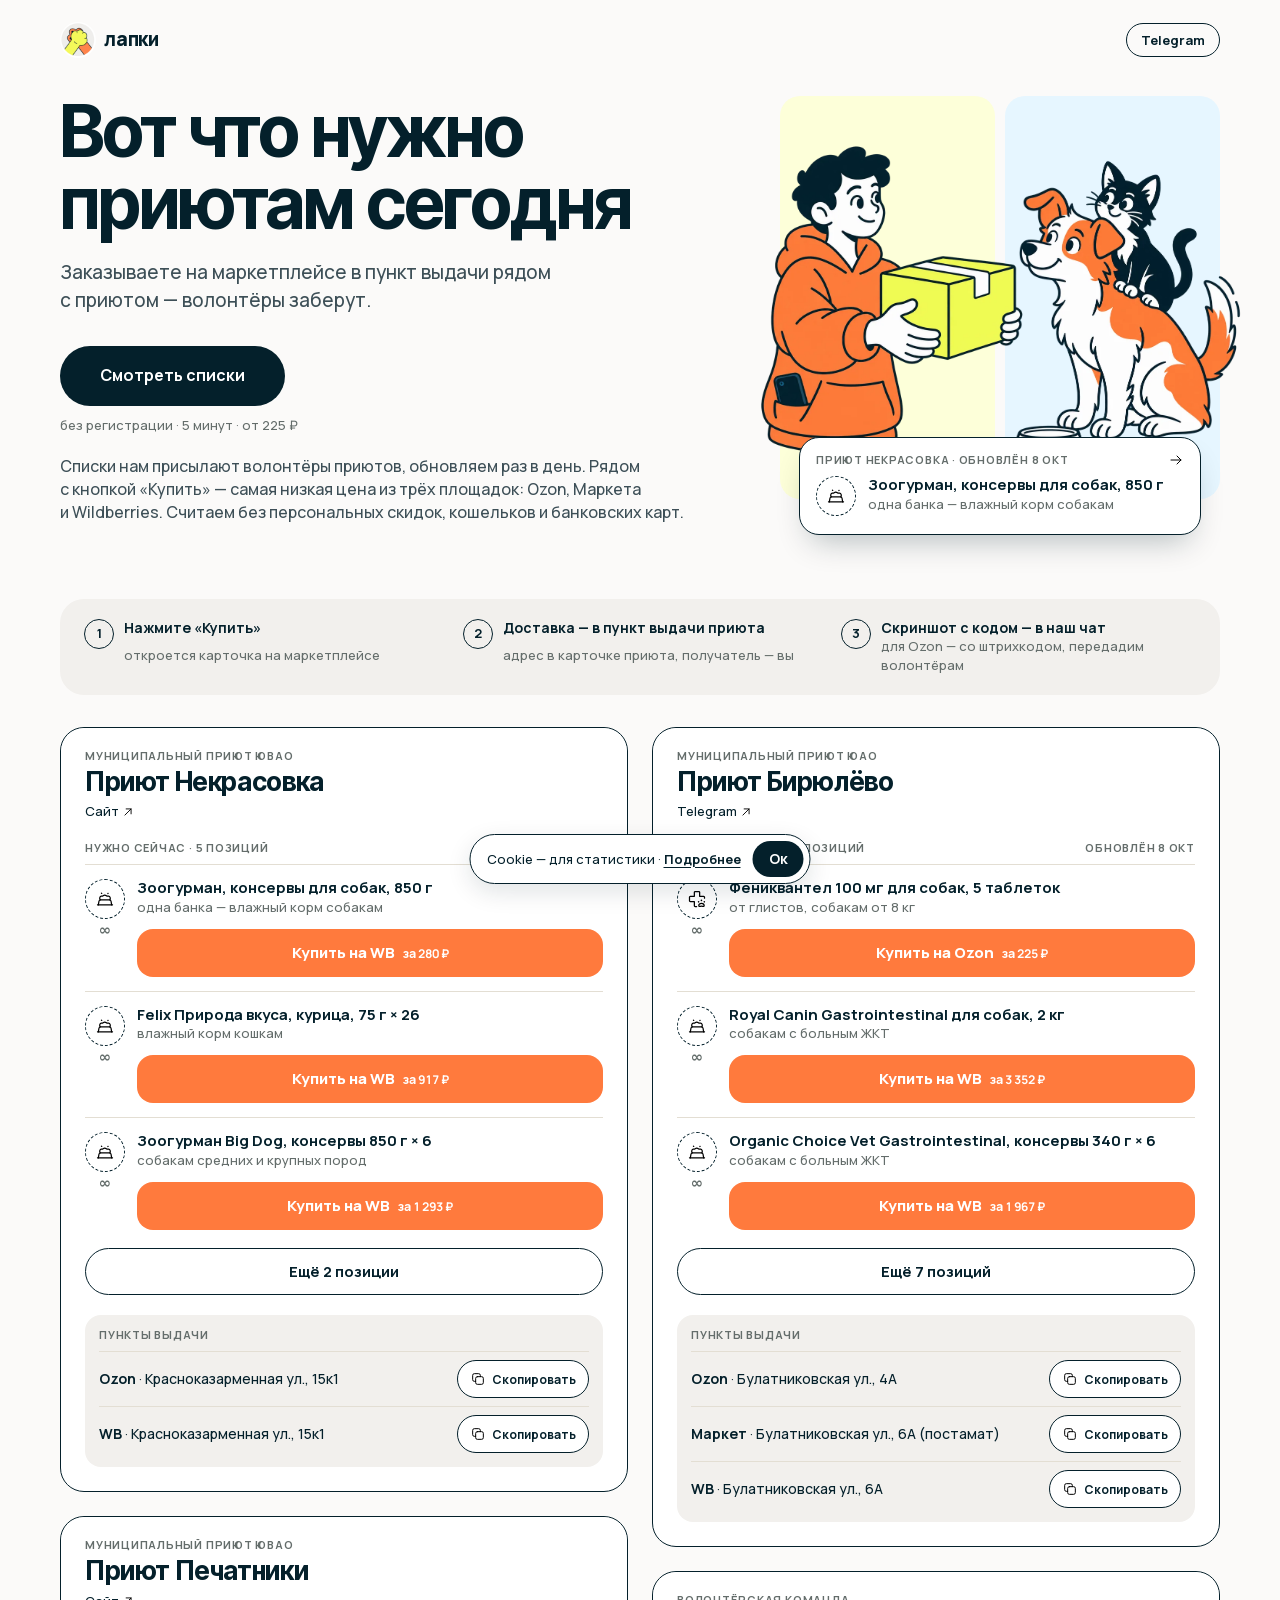
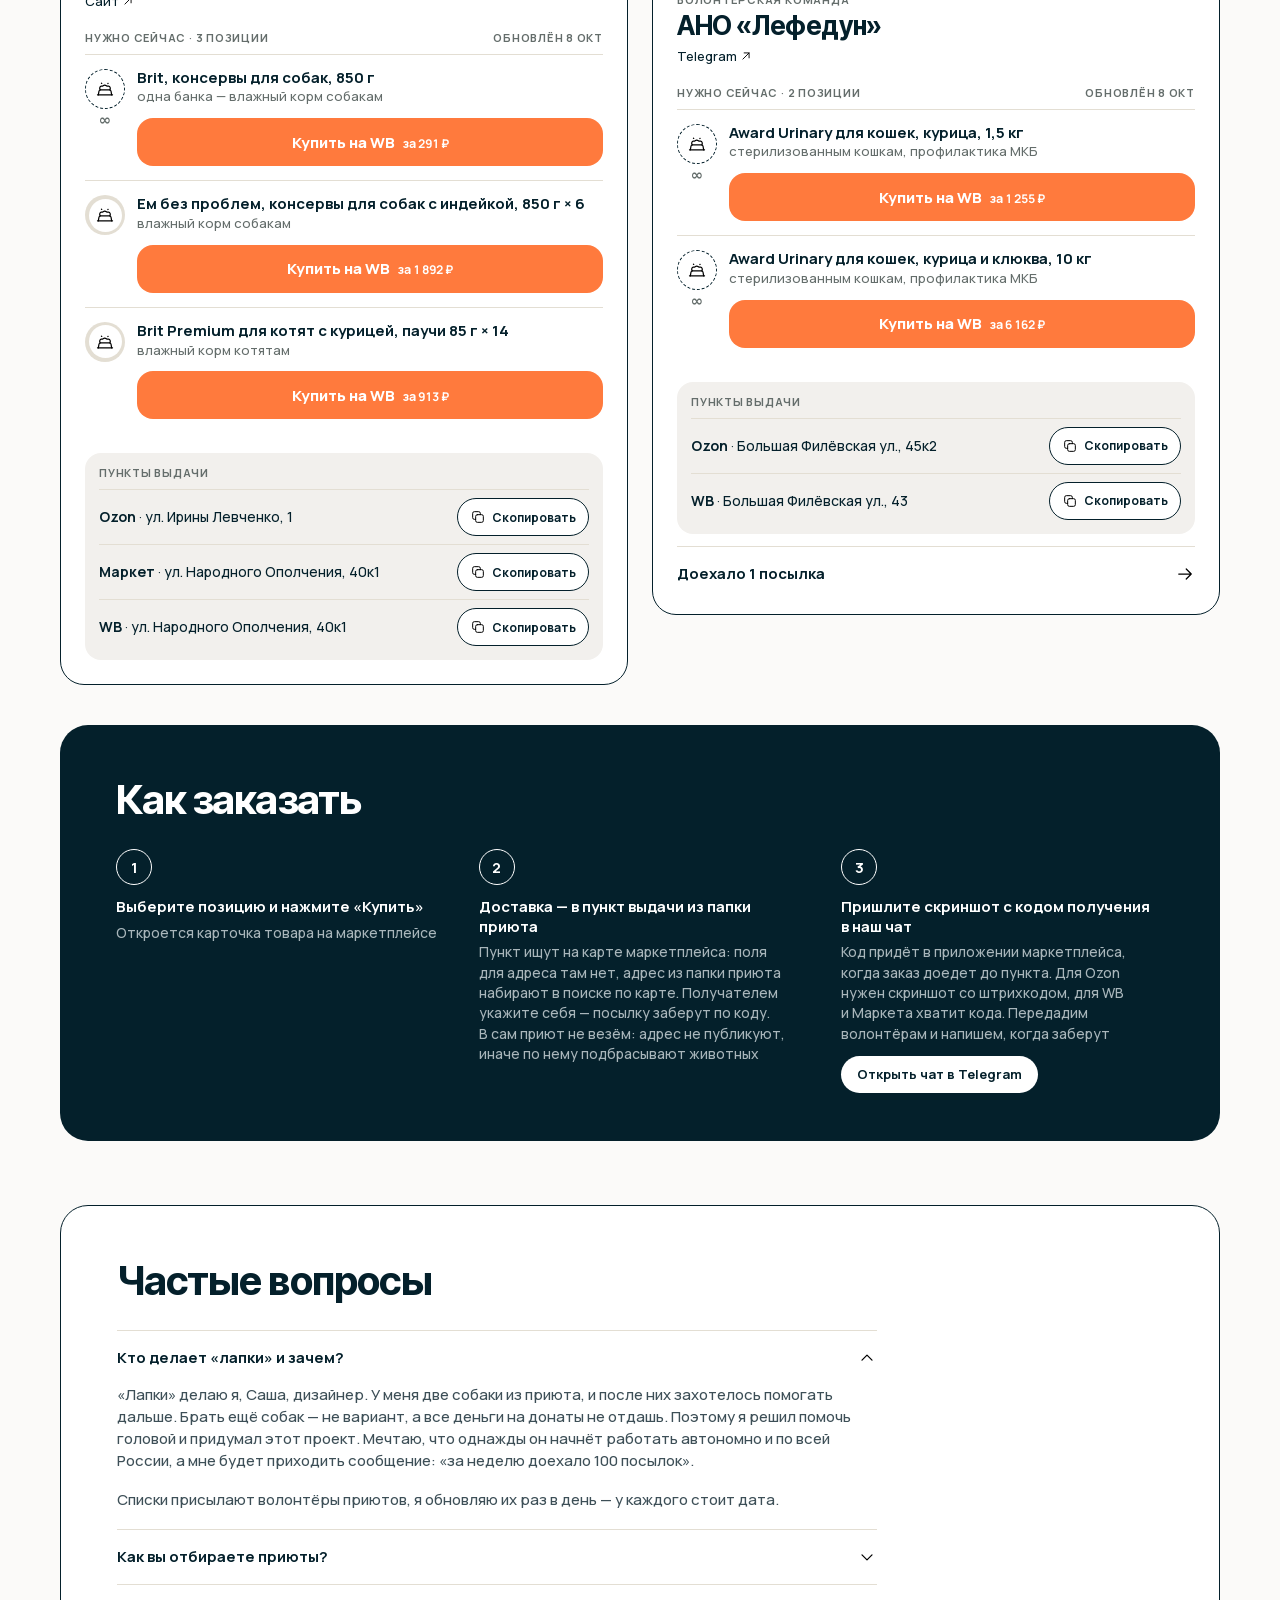
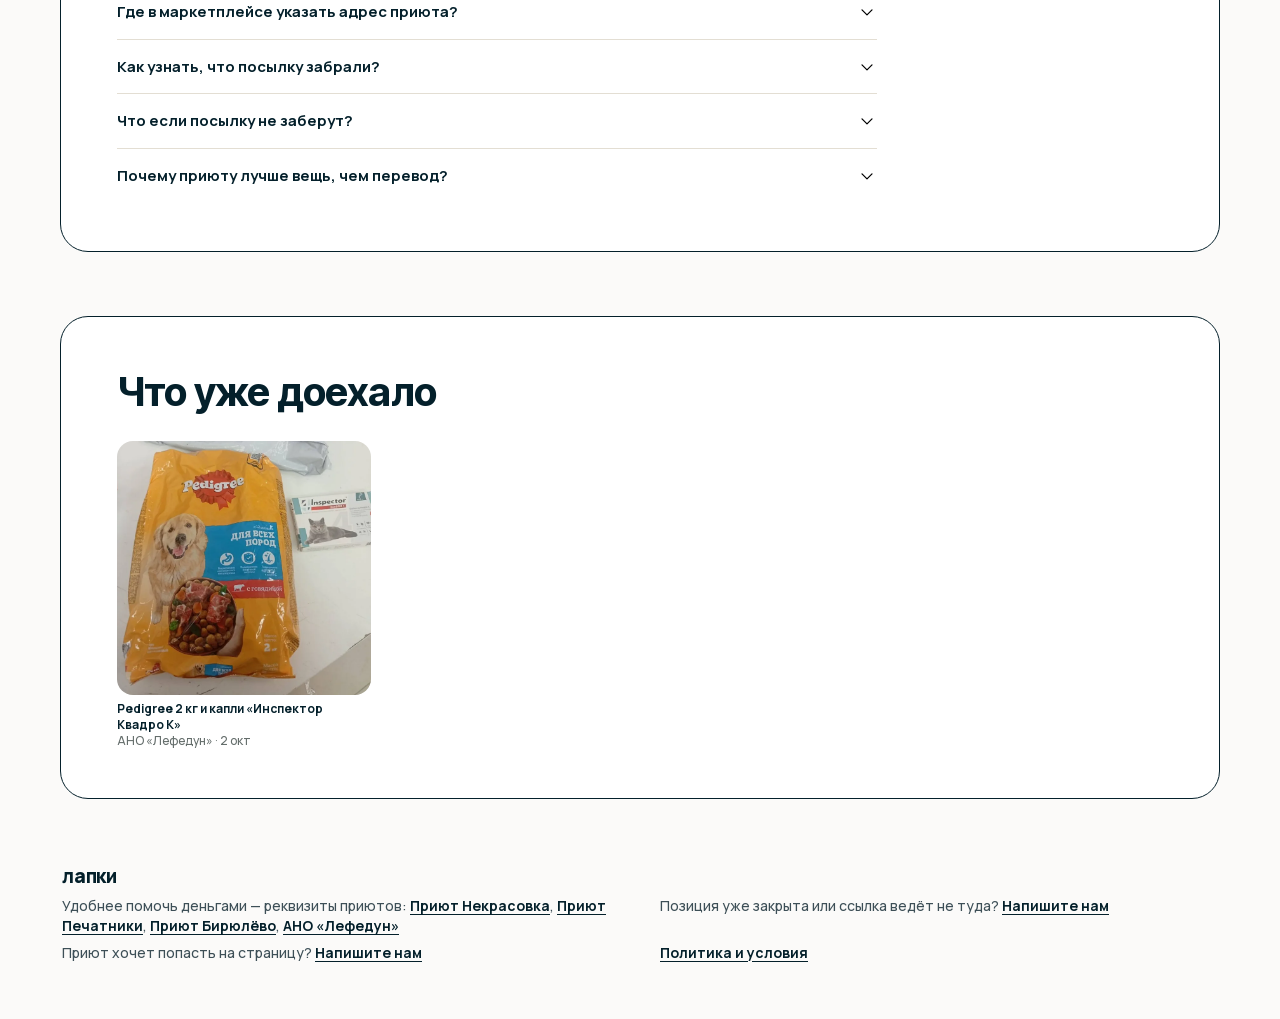
==== index.html @ baa24d5a "Инструкция: присылать скриншот с кодом, для Ozon — со штрихкодом Co-Authored-By: Claude Opus 5.5 <no" ====
<!doctype html>
<html lang="ru">
<head>
  <meta charset="utf-8">
  <meta name="viewport" content="width=device-width,initial-scale=1">
  <title>Лапки — купите приюту то, что нужно</title>
  <meta name="description" content="Актуальные списки нужд приютов Москвы. Заказываете на маркетплейсе в пункт выдачи рядом с приютом, волонтёры забирают.">
  <meta property="og:title" content="Вот что нужно приютам сегодня">
  <meta property="og:description" content="Списки нужд приютов Москвы с кнопкой «Купить» и доставкой в пункт выдачи рядом с приютом.">
  <meta property="og:type" content="website">
  <meta property="og:locale" content="ru_RU">
  <meta property="og:site_name" content="лапки">
  <meta property="og:url" content="https://lapkam.ru/">
  <meta property="og:image" content="https://lapkam.ru/og.png">
  <meta property="og:image:width" content="1200">
  <meta property="og:image:height" content="630">
  <meta property="og:image:alt" content="Вот что нужно приютам сегодня. Иллюстрация: человек протягивает коробку собаке и кошке">
  <meta name="twitter:card" content="summary_large_image">
  <link rel="icon" type="image/png" sizes="256x256" href="favicon.png">
  <link rel="apple-touch-icon" href="favicon.png">
  <link rel="preload" href="assets/ill-person.webp" as="image" type="image/webp">
  <link rel="preload" href="assets/ill-animals.webp" as="image" type="image/webp">
  <link rel="preload" href="assets/fonts/inter-tight-cyrillic.woff2" as="font" type="font/woff2" crossorigin>
  <link rel="preload" href="assets/fonts/manrope-cyrillic.woff2" as="font" type="font/woff2" crossorigin>
  <link rel="stylesheet" href="styles.css">
  <link rel="stylesheet" href="desktop.css" media="(min-width:900px)">
  <script>if('scrollRestoration' in history)history.scrollRestoration='manual';document.documentElement.classList.add('js');setTimeout(function(){if(!window.__lapkiReady)document.documentElement.classList.remove('js')},4000)</script>
</head>
<body>
<a class="skip" href="#lists">Перейти к спискам</a>
<div class="col">
  <header class="top rv" data-rv="hero" data-d="300">
    <a class="brand" href="./"><img src="lapki-mark.png" alt="" width="36" height="36">лапки</a>
    <a class="pill" data-link="channel" href="#" target="_blank" rel="noopener" data-track="channel">Telegram</a>
  </header>

  <main>
    <section class="hero" aria-labelledby="h1">
      <div>
        <h1 id="h1" class="rv" data-rv="hero" data-d="300">Вот что нужно приютам сегодня</h1>
        <p class="lead rv" data-rv="hero" data-d="700">Заказываете на маркетплейсе в пункт выдачи рядом с приютом — волонтёры заберут.</p>
      </div>

      <div class="scene">
        <div class="duo rv rv-photo" data-rv="hero" data-d="0" aria-hidden="true">
          <div class="ill ill-l"><img src="assets/ill-person.webp" alt="" fetchpriority="high" decoding="async" onerror="this.remove()"></div>
          <div class="ill ill-r"><img src="assets/ill-animals.webp" alt="" fetchpriority="high" decoding="async" onerror="this.remove()"></div>
        </div>
        <a class="need need-wait" id="hero-need" href="#" aria-hidden="true" tabindex="-1"></a>
      </div>

      <div class="rv" data-rv="hero" data-d="1300">
        <a class="cta" href="#lists" data-track="cta">Смотреть списки</a>
        <p class="muted under">без регистрации · 5 минут<span id="min-price"></span></p>
        <p class="intro">Списки нам присылают волонтёры приютов, обновляем раз в день. Рядом с кнопкой «Купить» — самая низкая цена из трёх площадок: Ozon, Маркета и Wildberries. Считаем без персональных скидок, кошельков и банковских карт.</p>
      </div>
    </section>

    <ol class="howstrip rv" data-rv="hero" data-d="1500" aria-label="Коротко, как заказать">
      <li><b>Нажмите «Купить»</b><span>откроется карточка на маркетплейсе</span></li>
      <li><b>Доставка — в пункт выдачи приюта</b><span>адрес в карточке приюта, получатель — вы</span></li>
      <li><b>Скриншот с кодом — в наш чат</b><span>для Ozon — со штрихкодом, передадим волонтёрам</span></li>
    </ol>

    <h2 class="sr-only">Кому нужна помощь</h2>
    <section class="folders" id="lists" aria-label="Получатели"></section>

    <section class="page dark rv" data-rv="scroll" aria-labelledby="h-how">
      <h2 id="h-how">Как заказать</h2>
      <ol class="steps">
        <li><b>Выберите позицию и нажмите «Купить»</b><span>Откроется карточка товара на маркетплейсе</span></li>
        <li><b>Доставка — в пункт выдачи из папки приюта</b><span>Пункт ищут на карте маркетплейса: поля для адреса там нет, адрес из папки приюта набирают в поиске по карте. Получателем укажите себя — посылку заберут по коду. В сам приют не везём: адрес не публикуют, иначе по нему подбрасывают животных</span></li>
        <li><b>Пришлите скриншот с кодом получения в наш чат</b><span>Код придёт в приложении маркетплейса, когда заказ доедет до пункта. Для Ozon нужен скриншот со штрихкодом, для WB и Маркета хватит кода. Передадим волонтёрам и напишем, когда заберут</span>
          <a class="chat" data-link="chat" href="#" target="_blank" rel="noopener" data-track="chat">Открыть чат в Telegram</a></li>
      </ol>
    </section>

    <section class="page light rv" data-rv="scroll" aria-labelledby="h-trust">
      <h2 id="h-trust">Частые вопросы</h2>
      <details open>
        <summary>Кто делает «лапки» и зачем?</summary>
        <p>«Лапки» делаю я, Саша, дизайнер. У меня две собаки из приюта, и после них захотелось помогать дальше. Брать ещё собак — не вариант, а все деньги на донаты не отдашь. Поэтому я решил помочь головой и придумал этот проект. Мечтаю, что однажды он начнёт работать автономно и по всей России, а мне будет приходить сообщение: «за неделю доехало 100 посылок».</p>
        <p>Списки присылают волонтёры приютов, я обновляю их раз в день — у каждого стоит дата.</p>
      </details>
      <details>
        <summary>Как вы отбираете приюты?</summary>
        <ol class="faq-steps">
          <li>Договариваемся с волонтёрами приюта напрямую, без посредников.</li>
          <li>Они присылают список того, что нужно, и пункты выдачи, откуда им удобно забирать.</li>
          <li>Проверяем, что маркетплейс доставляет товар именно в этот пункт, и ставим самую низкую цену из трёх площадок.</li>
          <li>Обновляем список раз в день и ставим дату.</li>
        </ol>
        <p>Сейчас это АНО «Лефедун» — небольшая команда волонтёров из Орехово — и муниципальные приюты Печатники, Некрасовка и Бирюлёво.</p>
      </details>
      <details>
        <summary>Где в маркетплейсе указать адрес приюта?</summary>
        <p>Отдельного поля для адреса нет. При оформлении выберите пункт выдачи на карте: вставьте адрес из карточки приюта в поиск по карте. После «Купить» адрес уже скопирован. Получателем укажите себя.</p>
      </details>
      <details>
        <summary>Как узнать, что посылку забрали?</summary>
        <p>Когда заказ доедет до пункта, маркетплейс пришлёт код получения. Пришлите скриншот с кодом в наш чат (для Ozon — обязательно со штрихкодом) — передадим волонтёрам и напишем вам, когда посылку заберут. Фото доехавших посылок выкладываем в блок «Что уже доехало».</p>
      </details>
      <details>
        <summary>Что если посылку не заберут?</summary>
        <p>Волонтёры забирают посылки по кодам из чата. Если заказ всё же пролежит в пункте весь срок хранения, маркетплейс вернёт деньги по своим правилам.</p>
      </details>
      <details>
        <summary>Почему приюту лучше вещь, чем перевод?</summary>
        <p>Мелкие покупки через официальный счёт для приюта — это долго и с налоговой морокой, а часть продавцов так вообще не продаёт. Когда вы покупаете сами, приют получает вещь без бухгалтерии.</p>
      </details>
    </section>

    <section class="page light" id="delivered" aria-labelledby="h-del" hidden>
      <h2 id="h-del">Что уже доехало</h2>
      <div class="grid" id="delivered-grid"></div>
    </section>

    <section class="page light" id="closed" aria-labelledby="h-closed" hidden>
      <p class="cap" id="h-closed">Закрыто на этой неделе</p>
      <div id="closed-list"></div>
    </section>
  </main>

  <footer class="foot rv" data-rv="scroll">
    <p class="brand">лапки</p>
    <p id="money-line">Удобнее помочь деньгами — реквизиты приютов: <span id="money-links"></span></p>
    <p>Позиция уже закрыта или ссылка ведёт не туда? <a data-link="chat" href="#" target="_blank" rel="noopener" data-track="chat">Напишите нам</a></p>
    <p>Приют хочет попасть на страницу? <a data-link="chat" href="#" target="_blank" rel="noopener" data-track="chat">Напишите нам</a></p>
    <p><a href="terms.html">Политика и условия</a></p>
  </footer>
</div>
<div class="cookie" id="cookie" role="region" aria-label="Сообщение о cookie" hidden>
  <p>Cookie — для статистики · <a href="terms.html">Подробнее</a></p>
  <button type="button" id="cookie-ok">Ок</button>
</div>
<div class="handoff" id="handoff" role="dialog" aria-label="Пункт выдачи приюта" hidden>
  <button type="button" class="h-close" id="handoff-close" aria-label="Закрыть"></button>
  <span class="cap">Пункт выдачи приюта</span>
  <b id="handoff-addr"></b>
  <button type="button" class="h-copy" id="handoff-copy">Скопировать адрес</button>
</div>
<div class="lightbox" id="lightbox" role="dialog" aria-modal="true" aria-label="Фото посылки" hidden>
  <button type="button" class="lb-close" id="lightbox-close" aria-label="Закрыть"></button>
  <img id="lightbox-img" alt="">
</div>
<div class="toast" id="toast" role="status" aria-live="polite" aria-atomic="true"></div>
<script>
(function(m,e,t,r,i,k,a){m[i]=m[i]||function(){(m[i].a=m[i].a||[]).push(arguments)};m[i].l=1*new Date();k=e.createElement(t),a=e.getElementsByTagName(t)[0],k.async=1,k.src=r,a.parentNode.insertBefore(k,a)})(window,document,"script","https://mc.yandex.ru/metrika/tag.js","ym");
ym(113157493,"init",{clickmap:true,trackLinks:true,accurateTrackBounce:true,webvisor:true});
</script>
<noscript><div><img src="https://mc.yandex.ru/watch/113157493" style="position:absolute;left:-9999px" alt=""></div></noscript>
<script src="app.js"></script>
</body>
</html>
---- styles.css ----
@font-face{font-family:'Inter Tight';font-style:normal;font-weight:700;font-display:swap;src:url(assets/fonts/inter-tight-cyrillic-ext.woff2) format('woff2');unicode-range:U+0460-052F, U+1C80-1C8A, U+20B4, U+2DE0-2DFF, U+A640-A69F, U+FE2E-FE2F}
@font-face{font-family:'Inter Tight';font-style:normal;font-weight:700;font-display:swap;src:url(assets/fonts/inter-tight-cyrillic.woff2) format('woff2');unicode-range:U+0301, U+0400-045F, U+0490-0491, U+04B0-04B1, U+2116}
@font-face{font-family:'Inter Tight';font-style:normal;font-weight:700;font-display:swap;src:url(assets/fonts/inter-tight-latin.woff2) format('woff2');unicode-range:U+0000-00FF, U+0131, U+0152-0153, U+02BB-02BC, U+02C6, U+02DA, U+02DC, U+0304, U+0308, U+0329, U+2000-206F, U+20AC, U+2122, U+2191, U+2193, U+2212, U+2215, U+FEFF, U+FFFD}
@font-face{font-family:'Manrope';font-style:normal;font-weight:500 800;font-display:swap;src:url(assets/fonts/manrope-cyrillic-ext.woff2) format('woff2');unicode-range:U+0460-052F, U+1C80-1C8A, U+20B4, U+2DE0-2DFF, U+A640-A69F, U+FE2E-FE2F}
@font-face{font-family:'Manrope';font-style:normal;font-weight:500 800;font-display:swap;src:url(assets/fonts/manrope-cyrillic.woff2) format('woff2');unicode-range:U+0301, U+0400-045F, U+0490-0491, U+04B0-04B1, U+2116}
@font-face{font-family:'Manrope';font-style:normal;font-weight:500 800;font-display:swap;src:url(assets/fonts/manrope-latin.woff2) format('woff2');unicode-range:U+0000-00FF, U+0131, U+0152-0153, U+02BB-02BC, U+02C6, U+02DA, U+02DC, U+0304, U+0308, U+0329, U+2000-206F, U+20AC, U+2122, U+2191, U+2193, U+2212, U+2215, U+FEFF, U+FFFD}
@font-face{font-family:'Manrope';font-style:normal;font-weight:500 800;font-display:swap;src:url(assets/fonts/manrope-latin-ext.woff2) format('woff2');unicode-range:U+0100-02BA, U+02BD-02C5, U+02C7-02CC, U+02CE-02D7, U+02DD-02FF, U+0304, U+0308, U+0329, U+1D00-1DBF, U+1E00-1E9F, U+1EF2-1EFF, U+2020, U+20A0-20AB, U+20AD-20C0, U+2113, U+2C60-2C7F, U+A720-A7FF}

:root{color-scheme:light;
  
  --canvas:#fbfaf9; --surface:#f2f0ed; --sheet:#fff;
  --ink:#04202B; --ink-2:#3d4f57; --grey:#646d6b; --line:#E3DED3;
  --action:#FF7A3D; --done:#F0FF4A;
  --display:"Inter Tight",system-ui,sans-serif; --text:Manrope,system-ui,sans-serif;
  --r-sheet:24px; --r-page:28px; --gap:20px;
}
*{box-sizing:border-box;margin:0}
::selection{background:var(--done);color:var(--ink)}
html{scroll-behavior:smooth}
@media (prefers-reduced-motion:reduce){html{scroll-behavior:auto}}
body{background:var(--surface);color:var(--ink);font:500 15px/1.45 var(--text);-webkit-font-smoothing:antialiased}
a{color:inherit;text-decoration:none}
button{font:inherit;color:inherit;background:none;border:0;padding:0;cursor:pointer;text-align:inherit}
ol,ul{list-style:none;padding:0}
:focus-visible{outline:2px solid var(--ink);outline-offset:3px;border-radius:6px}
.page.dark :focus-visible,.toast :focus-visible{outline-color:#fff}
.sr-only{position:absolute;width:1px;height:1px;margin:-1px;padding:0;overflow:hidden;clip:rect(0 0 0 0);white-space:nowrap;border:0}
.skip{position:absolute;left:8px;top:-60px;z-index:30;background:var(--ink);color:#fff;border-radius:0 0 12px 12px;padding:12px 16px;font-weight:700;transition:top .15s}
.skip:focus{top:0}
[hidden]{display:none!important}
.col{max-width:430px;margin:0 auto;background:var(--canvas);padding:0 16px 40px;min-height:100vh;overflow-x:clip}
.cap{font-size:11px;font-weight:700;letter-spacing:.07em;text-transform:uppercase;color:var(--grey)}
.muted{color:var(--grey);font-size:13px}

/* шапка */
.top{display:flex;justify-content:space-between;align-items:center;height:64px}
.brand{display:flex;align-items:center;gap:8px;font-weight:800;font-size:19px;letter-spacing:-.01em}
.brand img{border-radius:50%}
.pill{border:1px solid var(--ink);border-radius:999px;padding:7px 14px;font-weight:700;font-size:13px}

/* первый экран */
.hero{display:flex;flex-direction:column;gap:clamp(14px,2.6vh,20px);padding:8px 0 22px}
h1{font:700 clamp(33px,9.4vw,46px)/1 var(--display);letter-spacing:-.025em;text-wrap:balance}
.scene{position:relative;margin:2px 0 12px}
.duo{display:grid;grid-template-columns:1fr 1fr;gap:10px}
.ill{position:relative;aspect-ratio:16/30;border-radius:20px}
.ill img{position:absolute;height:auto;max-width:none}
.ill-l{background:#fdffd9;z-index:1}.ill-r{background:#e6f6ff}
/* фигуры крупнее подложек и уходят за край экрана */
.ill-l img{width:124%;left:-10%;bottom:calc(9% + 8px)}
.ill-r img{width:108%;right:-10%;bottom:8px}
.need{position:relative;z-index:2;margin:-62px 19px 0;display:block;background:var(--sheet);border:1px solid var(--ink);border-radius:20px;padding:14px 16px 16px;transform:rotate(-2deg);box-shadow:0 16px 32px -12px rgba(4,32,43,.3)}
.need .cap{display:flex;justify-content:space-between;margin-bottom:8px}
.lead{font-size:clamp(15px,4vw,16px);color:var(--ink-2);margin-top:10px;text-wrap:pretty}
.cta{display:block;text-align:center;background:var(--ink);color:#fff;border-radius:999px;padding:16px;font-weight:700;font-size:16px;transition:transform .12s ease-out}
.cta:active{transform:scale(.985)}
.under{text-align:center;margin-top:10px}

.intro{padding:24px 2px 0;margin-bottom:-18px;color:var(--ink-2);text-wrap:pretty;max-width:34em}

/* позиция */
.pos{display:grid;grid-template-columns:40px 1fr;gap:4px 12px;align-items:start}
.pos .buy{grid-column:2;justify-self:stretch;margin-top:8px}
.pos b{font-weight:700;line-height:1.25;display:block}
.pos .muted{display:block}
.ind{display:grid;justify-items:center;align-content:start;gap:5px;grid-row:span 2}
.cnt{font-size:11px;font-weight:700;color:var(--grey);white-space:nowrap;font-variant-numeric:tabular-nums}
.cnt.inf{font-size:15px;line-height:.8}
.txt{min-width:0}
.ring{--p:0;width:40px;height:40px;border-radius:50%;display:grid;place-items:center;background:conic-gradient(var(--ink) calc(var(--p)*1%),var(--line) 0)}
.ring>span{width:33px;height:33px;border-radius:50%;background:var(--sheet);display:grid;place-items:center}
.ring .ic{width:20px;height:20px;display:block}
.ring.const{background:none;border:1.5px dashed var(--ink)}
.ring.const>span{background:none}
.ring.done{border:1px solid var(--ink)}
.ring.done,.ring.done>span{background:var(--done)}
.buy{background:var(--action);color:#fff;border-radius:16px;padding:0 18px;font-weight:800;font-size:15px;line-height:1.15;min-height:48px;display:flex;flex-wrap:wrap;align-items:baseline;align-content:center;justify-content:center;column-gap:8px;transition:transform .12s ease-out,filter .12s ease-out}
.buy:active{transform:scale(.96);filter:brightness(.96)}
.buy small{font-weight:700;font-size:12px;font-variant-numeric:tabular-nums}

.howstrip{display:none}

/* папки */
.folders{padding-top:8px;scroll-margin-top:12px}
.folder{margin-top:14px;background:var(--sheet);border:1px solid var(--ink);border-radius:var(--r-sheet);overflow:clip;scroll-margin-top:0}
.head{position:sticky;top:0;z-index:3;background:var(--sheet);border-radius:var(--r-sheet) var(--r-sheet) 0 0;padding:16px 16px 12px;border-bottom:1px solid transparent}
.head.stuck{border-radius:0;border-bottom-color:var(--line)}
.head .kind{margin-bottom:4px}
.head h3{font:700 22px/1.1 var(--display);letter-spacing:-.015em;margin-bottom:6px}
.sheet{padding:0 16px 20px}
.meta{display:flex;justify-content:space-between;gap:10px;align-items:baseline;width:100%}
.links-inline{display:flex;flex-wrap:wrap;gap:6px}
.links-inline a{display:inline-flex;align-items:center;gap:2px;color:var(--ink)}
.links-inline .ic{width:14px;height:14px;transform:rotate(-45deg)}
.meta .cap{white-space:nowrap}
.meta .shut{display:none}
.list-cap{display:flex;justify-content:space-between;gap:10px}
.list-cap span:last-child{white-space:nowrap}

.body{padding-top:4px}
.list .pos{padding:14px 0;border-top:1px solid var(--line)}
.list > .pos:first-of-type{margin-top:8px}
.more{display:block;width:100%;border:1px solid var(--ink);border-radius:999px;padding:12px;font-weight:700;margin-top:4px;text-align:center}
.pvz{background:var(--surface);border-radius:16px;padding:12px 14px 6px;margin-top:20px}
.pvz ul{margin-top:8px}
.pvz li{display:flex;justify-content:space-between;align-items:center;gap:10px;padding:8px 0;border-top:1px solid var(--line);font-size:14px;min-height:51px}
.pvz li > span{flex:1;min-width:0;overflow-wrap:anywhere;hyphens:auto}
.pvz .tbd{color:#5a625f}
.copy{flex:none;min-width:44px;height:38px;padding:0 12px;border:1px solid var(--ink);border-radius:999px;background:var(--sheet);display:flex;align-items:center;gap:6px;font-size:12px;font-weight:700}
.copy i{font-style:normal}
.copy .ic{width:16px;height:16px;flex:none}
.copy.ok{background:var(--done)}
.rowlink{display:flex;justify-content:space-between;align-items:center;gap:10px;border-top:1px solid var(--line);padding:16px 0 4px;margin-top:12px;min-height:44px;font-weight:700;width:100%}
.rowlink .ic{width:20px;height:20px;transition:transform .2s ease}

.load-error{padding:24px 2px}
.load-error p{margin-bottom:12px;color:var(--ink-2)}

/* листы */
.page{border-radius:var(--r-page);padding:24px 18px;margin-top:16px}
.page.dark{background:var(--ink);color:#fff}
.page.dark .cap{color:#a9b6bb}
.page.light{background:var(--sheet);border:1px solid var(--ink)}
h2{font:700 28px/1.05 var(--display);letter-spacing:-.02em;margin:6px 0 18px;text-wrap:balance}
.steps{counter-reset:s}
.steps li{counter-increment:s;position:relative;padding-left:42px;margin-top:16px}
.steps li::before{content:counter(s);position:absolute;left:0;top:0;width:28px;height:28px;border:1px solid #fff;border-radius:50%;display:grid;place-items:center;font-weight:700;font-size:13px}
.steps b{font-weight:700;display:block;line-height:1.3}
.steps span{color:#a9b6bb;font-size:13px}
.chat{display:inline-block;margin-top:12px;background:#fff;color:var(--ink);border-radius:999px;padding:9px 16px;font-weight:700;font-size:13px}
details{border-top:1px solid var(--line)}
summary{list-style:none;cursor:pointer;display:flex;justify-content:space-between;align-items:center;gap:12px;padding:16px 0;font-weight:700}
summary::-webkit-details-marker{display:none}
summary::after{content:"";flex:none;width:20px;height:20px;background:url("data:image/svg+xml,%3Csvg xmlns=%22http://www.w3.org/2000/svg%22 width=%2224%22 height=%2224%22 viewBox=%220 0 24 24%22 fill=%22none%22%3E%3Cpath d=%22M6 9.5l6 6 6-6%22 stroke=%22currentColor%22 stroke-width=%221.5%22 stroke-linecap=%22round%22 stroke-linejoin=%22round%22/%3E%3C/svg%3E") center/contain no-repeat}
summary::after{transition:transform .2s ease}
details.is-open summary::after{transform:rotate(180deg)}
details .faq-steps{list-style:decimal;padding:0 0 12px 20px;color:var(--ink-2)}
details .faq-steps li{margin-bottom:6px;padding-left:4px}
details p{padding:0 0 18px;color:var(--ink-2);text-wrap:pretty}
.grid{display:grid;grid-template-columns:1fr 1fr;gap:10px}
.grid figure{margin:0}
.grid img{width:100%;aspect-ratio:1;object-fit:cover;border-radius:16px;display:block;background:var(--surface)}
.grid figcaption{font-size:12px;color:var(--grey);margin-top:6px;line-height:1.35}
.grid figcaption b{display:block;color:var(--ink);font-weight:700}
#closed-list .pos{margin-top:14px}

/* тост */
.toast b{display:block;font-size:16px;margin:4px 0 3px}
.toast{position:fixed;left:50%;bottom:20px;transform:translateX(-50%) translateY(8px);z-index:20;width:min(94vw,400px);visibility:hidden;background:var(--ink);color:#fff;border-radius:18px;padding:14px 18px 15px;font-size:13px;font-weight:600;line-height:1.35;text-align:center;opacity:0;transition:opacity .18s ease-out,transform .18s ease-out}
.toast.on{opacity:1;visibility:visible;transform:translateX(-50%) translateY(0)}
.toast .t-head{display:block}
@keyframes tbar{from{transform:scaleX(0)}to{transform:scaleX(1)}}
.toast .t-load{display:block;margin-top:8px;color:#c9d3d6}
@keyframes spin{to{transform:rotate(360deg)}}
@media (prefers-reduced-motion:reduce){.toast{transition:none}.cta,.buy{transition:none}}

/* подвал */
.foot{padding:32px 2px 0;color:var(--ink-2);font-size:14px;display:grid;gap:10px}
.foot .brand{color:var(--ink)}
.foot a{color:var(--ink);font-weight:700;text-decoration:underline;text-underline-offset:3px}

/* иконки Iconly встроены, чтобы не лежали отдельными файлами */
.ic{display:inline-block;flex:none;background:center/contain no-repeat}
.need .cap .ic{width:16px;height:16px}
.ic-arrow-right{background-image:url("data:image/svg+xml,%3Csvg xmlns=%22http://www.w3.org/2000/svg%22 width=%2224%22 height=%2224%22 viewBox=%220 0 24 24%22 fill=%22none%22%3E%3Cpath d=%22M4.5 12h15M13.5 6l6 6-6 6%22 stroke=%22currentColor%22 stroke-width=%221.5%22 stroke-linecap=%22round%22 stroke-linejoin=%22round%22/%3E%3C/svg%3E")}
.ic-carrier{background-image:url("data:image/svg+xml,%3Csvg xmlns=%22http://www.w3.org/2000/svg%22 width=%2224%22 height=%2224%22 viewBox=%220 0 24 24%22 fill=%22none%22%3E%3Cpath d=%22M20.968 13.5371L3.01611 13.5371%22 stroke=%22currentColor%22 stroke-width=%221.5%22 stroke-linecap=%22round%22 stroke-linejoin=%22round%22/%3E%3Cpath d=%22M8.92824 6.87786L8.92822 5.34129C8.92821 4.49265 9.61617 3.80469 10.4648 3.80469H13.538C14.3866 3.80469 15.0746 4.49263 15.0746 5.34126L15.0746 6.87786%22 stroke=%22currentColor%22 stroke-width=%221.5%22 stroke-linecap=%22round%22 stroke-linejoin=%22round%22/%3E%3Cpath d=%22M12.0015 6.87811L12.0015 13.5367%22 stroke=%22currentColor%22 stroke-width=%221.5%22 stroke-linecap=%22round%22 stroke-linejoin=%22round%22/%3E%3Cpath d=%22M15.6851 6.87811L16.7034 13.5367%22 stroke=%22currentColor%22 stroke-width=%221.5%22 stroke-linecap=%22round%22 stroke-linejoin=%22round%22/%3E%3Cpath d=%22M8.31787 6.87811L7.29948 13.5367%22 stroke=%22currentColor%22 stroke-width=%221.5%22 stroke-linecap=%22round%22 stroke-linejoin=%22round%22/%3E%3Cpath d=%22M17.5802 6.87811C18.4796 6.87811 19.2739 7.46473 19.5384 8.32438L20.8641 12.6329C21.0453 13.2218 21.0453 13.8515 20.8641 14.4404L19.5384 18.7489C19.2739 19.6086 18.4796 20.1952 17.5802 20.1952H6.41978C5.52035 20.1952 4.7261 19.6086 4.46159 18.7489L3.1359 14.4404C2.9547 13.8515 2.9547 13.2218 3.1359 12.6329L4.46159 8.32438C4.7261 7.46473 5.52035 6.87811 6.41978 6.87811H17.5802Z%22 stroke=%22currentColor%22 stroke-width=%221.5%22 stroke-linecap=%22round%22 stroke-linejoin=%22round%22/%3E%3C/svg%3E")}
.ic-check{background-image:url("data:image/svg+xml,%3Csvg xmlns=%22http://www.w3.org/2000/svg%22 width=%2224%22 height=%2224%22 viewBox=%220 0 24 24%22 fill=%22none%22%3E%3Cpath d=%22M5.5 12.5l4.2 4.2L18.5 7.5%22 stroke=%22currentColor%22 stroke-width=%221.5%22 stroke-linecap=%22round%22 stroke-linejoin=%22round%22/%3E%3C/svg%3E")}
.ic-chevron-down{background-image:url("data:image/svg+xml,%3Csvg xmlns=%22http://www.w3.org/2000/svg%22 width=%2224%22 height=%2224%22 viewBox=%220 0 24 24%22 fill=%22none%22%3E%3Cpath d=%22M6 9.5l6 6 6-6%22 stroke=%22currentColor%22 stroke-width=%221.5%22 stroke-linecap=%22round%22 stroke-linejoin=%22round%22/%3E%3C/svg%3E")}
.ic-copy{background-image:url("data:image/svg+xml,%3Csvg xmlns=%22http://www.w3.org/2000/svg%22 width=%2224%22 height=%2224%22 viewBox=%220 0 24 24%22 fill=%22none%22%3E%3Crect x=%228.5%22 y=%228.5%22 width=%2211.5%22 height=%2211.5%22 rx=%222.5%22 stroke=%22currentColor%22 stroke-width=%221.5%22 stroke-linecap=%22round%22 stroke-linejoin=%22round%22/%3E%3Cpath d=%22M15.5 8.5V6.5A2.5 2.5 0 0 0 13 4H6.5A2.5 2.5 0 0 0 4 6.5V13a2.5 2.5 0 0 0 2.5 2.5h2%22 stroke=%22currentColor%22 stroke-width=%221.5%22 stroke-linecap=%22round%22 stroke-linejoin=%22round%22/%3E%3C/svg%3E")}
.ic-food{background-image:url("data:image/svg+xml,%3Csvg xmlns=%22http://www.w3.org/2000/svg%22 width=%2224%22 height=%2224%22 viewBox=%220 0 24 24%22 fill=%22none%22%3E%3Cpath d=%22M4 18.981L4.755 14.698C4.89583 13.7127 5.73971 12.9809 6.735 12.981H17.265C18.2603 12.9809 19.1042 13.7127 19.245 14.698L20 18.981%22 stroke=%22currentColor%22 stroke-width=%221.5%22 stroke-linecap=%22round%22 stroke-linejoin=%22round%22/%3E%3Cpath d=%22M3 18.981H21%22 stroke=%22currentColor%22 stroke-width=%221.5%22 stroke-linecap=%22round%22 stroke-linejoin=%22round%22/%3E%3Cpath d=%22M6.39512 12.9814C4.81428 11.6282 5.8798 7.86988 8.14314 8.58631C9.50124 8.86953 9.85264 7.45126 11.5421 7.3594C13.9122 7.23052 13.5331 9.10604 15.8924 8.58618C18.0491 8.24246 19.1338 11.305 17.7221 12.9814%22 stroke=%22currentColor%22 stroke-width=%221.5%22 stroke-linecap=%22round%22 stroke-linejoin=%22round%22/%3E%3Cpath d=%22M8.11133 5.26904L7.75586 5.01904%22 stroke=%22currentColor%22 stroke-width=%221.5%22 stroke-linecap=%22round%22 stroke-linejoin=%22round%22/%3E%3Cpath d=%22M15.4404 5.39697L15.6924 5.26855%22 stroke=%22currentColor%22 stroke-width=%221.5%22 stroke-linecap=%22round%22 stroke-linejoin=%22round%22/%3E%3C/svg%3E")}
.ic-hygiene{background-image:url("data:image/svg+xml,%3Csvg xmlns=%22http://www.w3.org/2000/svg%22 width=%2224%22 height=%2224%22 viewBox=%220 0 24 24%22 fill=%22none%22%3E%3Cpath d=%22M4 9.5l8-4 8 4-8 4-8-4z%22 stroke=%22currentColor%22 stroke-width=%221.5%22 stroke-linecap=%22round%22 stroke-linejoin=%22round%22/%3E%3Cpath d=%22M4 13.5l8 4 8-4%22 stroke=%22currentColor%22 stroke-width=%221.5%22 stroke-linecap=%22round%22 stroke-linejoin=%22round%22/%3E%3C/svg%3E")}
.ic-meds{background-image:url("data:image/svg+xml,%3Csvg xmlns=%22http://www.w3.org/2000/svg%22 width=%2224%22 height=%2224%22 viewBox=%220 0 24 24%22 fill=%22none%22%3E%3Cpath d=%22M21 11V9.82873C21 9.56351 20.8946 9.30916 20.7071 9.12162C20.5196 8.93409 20.2652 8.82873 20 8.82873H15.1713V4C15.1713 3.73478 15.0659 3.48043 14.8784 3.29289C14.6908 3.10536 14.4365 3 14.1713 3H9.82873C9.56351 3 9.30916 3.10536 9.12162 3.29289C8.93409 3.48043 8.82873 3.73478 8.82873 4V8.82873H4C3.73478 8.82873 3.48043 8.93409 3.29289 9.12162C3.10536 9.30916 3 9.56351 3 9.82873V14.1713C3 14.4365 3.10536 14.6908 3.29289 14.8784C3.48043 15.0659 3.73478 15.1713 4 15.1713H8.82873V20C8.82873 20.2652 8.93409 20.5196 9.12162 20.7071C9.30916 20.8946 9.56351 21 9.82873 21H11.5702%22 stroke=%22currentColor%22 stroke-width=%221.5%22 stroke-linecap=%22round%22 stroke-linejoin=%22round%22/%3E%3Cpath d=%22M17.3326 13.6352V13.5809M17.3256 13.4199C17.1951 13.4199 17.0888 13.5262 17.0899 13.6567C17.0899 13.7872 17.1961 13.8934 17.3266 13.8934C17.4571 13.8934 17.5634 13.7872 17.5634 13.6567C17.5634 13.5251 17.4571 13.4199 17.3256 13.4199Z%22 stroke=%22currentColor%22 stroke-width=%221.5%22 stroke-linecap=%22round%22 stroke-linejoin=%22round%22/%3E%3Cpath d=%22M20.7691 15.3803V15.326M20.7621 15.165C20.6316 15.165 20.5253 15.2713 20.5264 15.4018C20.5264 15.5323 20.6327 15.6385 20.7631 15.6385C20.8936 15.6385 20.9999 15.5323 20.9999 15.4018C20.9999 15.2703 20.8936 15.165 20.7621 15.165Z%22 stroke=%22currentColor%22 stroke-width=%221.5%22 stroke-linecap=%22round%22 stroke-linejoin=%22round%22/%3E%3Cpath d=%22M13.9127 15.3803V15.326M13.9056 15.165C13.7752 15.165 13.6689 15.2713 13.6699 15.4018C13.6699 15.5323 13.7762 15.6385 13.9067 15.6385C14.0372 15.6385 14.1434 15.5323 14.1434 15.4018C14.1434 15.2703 14.0372 15.165 13.9056 15.165Z%22 stroke=%22currentColor%22 stroke-width=%221.5%22 stroke-linecap=%22round%22 stroke-linejoin=%22round%22/%3E%3Cpath d=%22M17.3661 20.5732C18.805 20.5732 20.6303 21.8203 20.6041 19.9009C20.5935 18.4615 19.0943 17.1105 17.3661 17.1089C15.6277 17.1088 13.901 18.5768 14.1405 20.0737C14.4056 21.809 16.0908 20.5732 17.3661 20.5732Z%22 stroke=%22currentColor%22 stroke-width=%221.5%22/%3E%3C/svg%3E")}
.doc h1{font:700 32px/1.05 var(--display);letter-spacing:-.02em;margin:4px 0 8px}
.doc h2{font-size:20px;margin:28px 0 8px}
.doc p{margin:0 0 10px;line-height:1.5}
.doc a{font-weight:700;text-decoration:underline;text-underline-offset:3px}
.cookie{position:fixed;left:50%;bottom:16px;transform:translateX(-50%);z-index:19;width:max-content;max-width:calc(100vw - 32px);background:var(--sheet);border:1px solid var(--ink);border-radius:999px;padding:6px 6px 6px 16px;display:flex;gap:12px;align-items:center;font-size:13px;line-height:1.3;box-shadow:0 8px 24px rgba(4,32,43,.12)}
.cookie[hidden]{display:none}
.cookie p{margin:0;color:var(--ink)}
.cookie a{font-weight:700;text-decoration:underline;text-underline-offset:3px}
.cookie button{flex:none;min-height:36px;padding:0 16px;border-radius:999px;background:var(--ink);color:#fff;font-weight:700;font-size:14px}

/* анимации — как в проекте М: 800ms, ease-out-expo, сдвиг 30px, blur 6px */
:root{--ease-expo:cubic-bezier(.22,1,.36,1)}
.js .rv{opacity:0;transform:translate3d(0,30px,0);filter:blur(6px)}
.js .rv.rv-photo{transform:none;filter:blur(20px)}
.js .rv.in{opacity:1;transform:none;filter:none;transition:opacity .8s var(--ease-expo),transform .8s var(--ease-expo),filter .8s var(--ease-expo);transition-delay:var(--d,0ms)}
.acc{overflow:hidden}
.acc-in{opacity:0;transform:translate3d(0,30px,0);transition:opacity .8s var(--ease-expo),transform .8s var(--ease-expo)}
.acc-in.shown{opacity:1;transform:none}
/* скелетон, пока грузятся списки */
.sk{padding:18px 16px;display:grid;gap:12px}
.sk-b{height:14px;border-radius:8px;background:var(--line);opacity:.5;animation:skPulse 1.25s ease-in-out infinite}
@keyframes skPulse{0%,100%{opacity:.5}50%{opacity:1}}
@media (prefers-reduced-motion:reduce){
  .js .rv,.acc-in{opacity:1;transform:none;filter:none;transition:none}
  .sk-b{animation:none}
  summary::after{transition:none}
}
/* место под карточку держим сразу, чтобы экран не прыгал, когда подгрузятся данные */
.need-wait{visibility:hidden;min-height:98px}

/* плашка после «Купить»: висит, пока не закроют; при новом «Купить» заменяется */
.handoff{position:fixed;left:50%;bottom:16px;transform:translateX(-50%);z-index:21;width:min(94vw,400px);background:var(--ink);color:#fff;border-radius:18px;padding:16px 18px 16px;display:grid;gap:8px;text-align:center;box-shadow:0 12px 32px rgba(4,32,43,.3)}
.handoff[hidden]{display:none}
.handoff .cap{color:#a9b6bb}
.handoff b{font-size:18px;line-height:1.2}
.handoff .h-copy{min-height:44px;border-radius:12px;background:#fff;color:var(--ink);font-weight:700;font-size:14px;padding:0 16px}
.handoff .h-copy.ok{background:transparent;color:#fff;border:1px solid #fff;display:flex;align-items:center;justify-content:center;gap:8px}
.handoff .h-copy.ok::before{content:"";width:7px;height:12px;border:solid #fff;border-width:0 2px 2px 0;transform:rotate(45deg) translateY(-2px)}
.h-close,.lb-close{position:absolute;top:8px;right:8px;width:36px;height:36px;border-radius:50%;background:rgba(255,255,255,.12)}
.h-close::before,.h-close::after,.lb-close::before,.lb-close::after{content:"";position:absolute;left:50%;top:50%;width:16px;height:2px;background:#fff;transform:translate(-50%,-50%) rotate(45deg)}
.h-close::after,.lb-close::after{transform:translate(-50%,-50%) rotate(-45deg)}
/* фото на весь экран */
.grid img{cursor:zoom-in}
.lightbox{position:fixed;inset:0;z-index:30;background:rgba(4,32,43,.92);display:flex;align-items:center;justify-content:center;padding:16px}
.lightbox[hidden]{display:none}
.lightbox img{max-width:100%;max-height:100%;border-radius:16px;cursor:default}
.lb-close{top:16px;right:16px;width:44px;height:44px;background:rgba(255,255,255,.18)}
---- desktop.css ----
/* десктоп: от 900px. Мобильная вёрстка не меняется */
@media (min-width:900px){
  body{background:var(--canvas)}
  .col{max-width:1240px;padding:0 40px 56px}
  .top{height:80px}

  /* первый экран: текст и кнопка слева, сцена справа */
  .hero{display:grid;grid-template-columns:minmax(0,1fr) minmax(0,440px);grid-template-areas:"text scene" "cta scene";grid-template-rows:auto 1fr;column-gap:56px;row-gap:32px;align-items:start;padding:16px 0 64px}
  .hero > div:first-child{grid-area:text}
  .hero .scene{grid-area:scene;margin:0}
  .hero > div:last-child{grid-area:cta;align-self:start}
  h1{font-size:clamp(52px,5.6vw,76px);max-width:9em}
  .lead{font-size:19px;max-width:26em;margin-top:20px}
  .cta{display:inline-block;padding:18px 40px}
  .under{text-align:left}

  .intro{padding:20px 0 0;margin:0;font-size:16px;max-width:640px}

  /* приюты в две колонки */
  /* коротко «как заказать» — прямо над кнопками «Купить», полный блок ниже */
  .howstrip{display:grid;grid-template-columns:repeat(3,1fr);gap:24px;counter-reset:s;margin-bottom:32px;padding:20px 24px;border-radius:var(--r-sheet);background:var(--surface)}
  .howstrip li{counter-increment:s;display:grid;grid-template-columns:28px 1fr;column-gap:12px;font-size:14px}
  .howstrip li::before{content:counter(s);grid-row:span 2;width:28px;height:28px;border:1px solid var(--ink);border-radius:50%;display:grid;place-items:center;font-weight:700;font-size:13px}
  .howstrip b{font-weight:700;line-height:1.3}
  .howstrip span{color:var(--grey);font-size:13px}

  /* приюты в две колонки «кирпичами»: карточки разной высоты встают без дыр */
  .folders{columns:2;column-gap:24px;padding-top:0;margin-bottom:-24px}
  .folder{margin:0 0 24px;break-inside:avoid}
  .head{padding:20px 24px 14px}
  .head h3{font-size:26px}
  .sheet{padding:0 24px 24px}

  /* листы */
  .page{padding:48px 56px;margin-top:64px}
  h2{font-size:40px;margin-bottom:28px}
  .steps{display:grid;grid-template-columns:repeat(3,1fr);gap:40px}
  .steps li{margin-top:0;padding-left:0;padding-top:48px}
  .steps li::before{width:34px;height:34px;font-size:15px}
  .steps span{display:block;margin-top:6px;font-size:14px}
  details{max-width:760px}
  .grid{grid-template-columns:repeat(4,1fr)}

  .foot{display:grid;grid-template-columns:1fr 1fr;gap:6px 40px;padding-top:64px}
  .foot .brand{grid-column:1/-1}
}
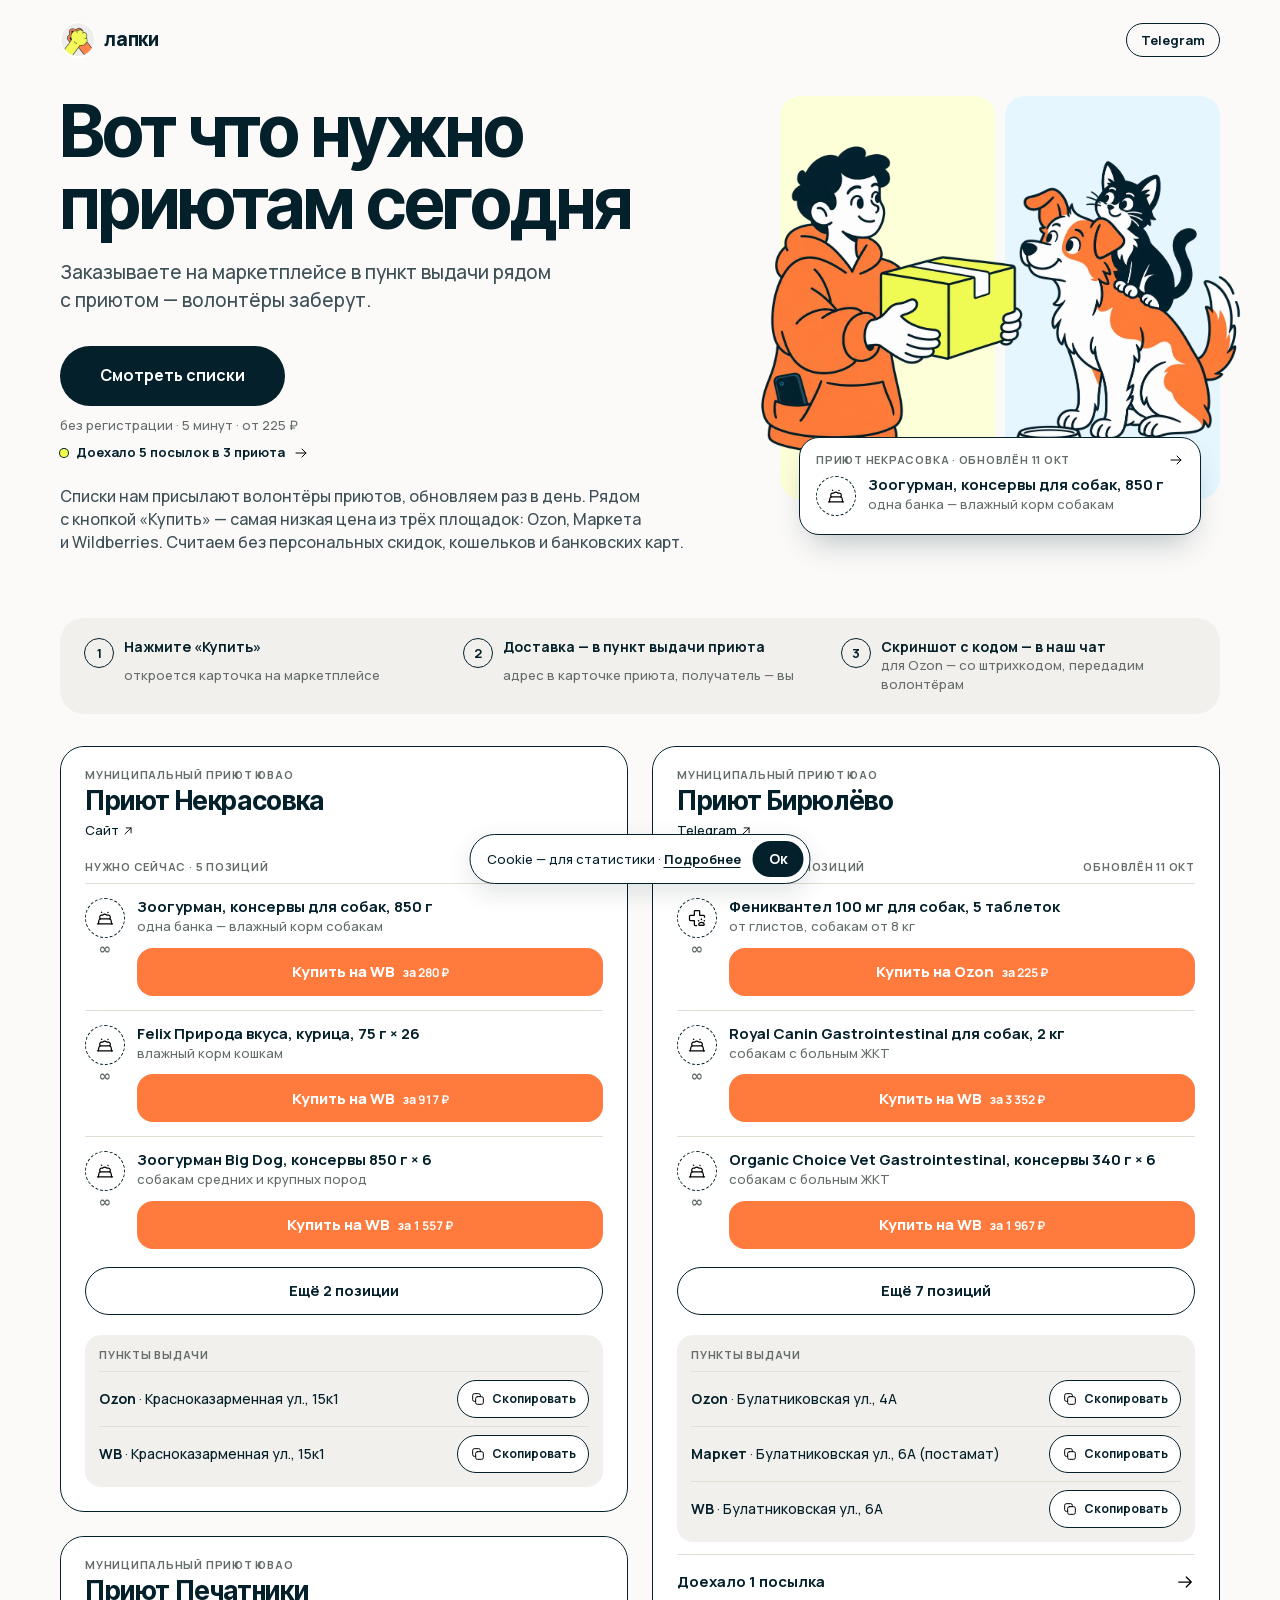
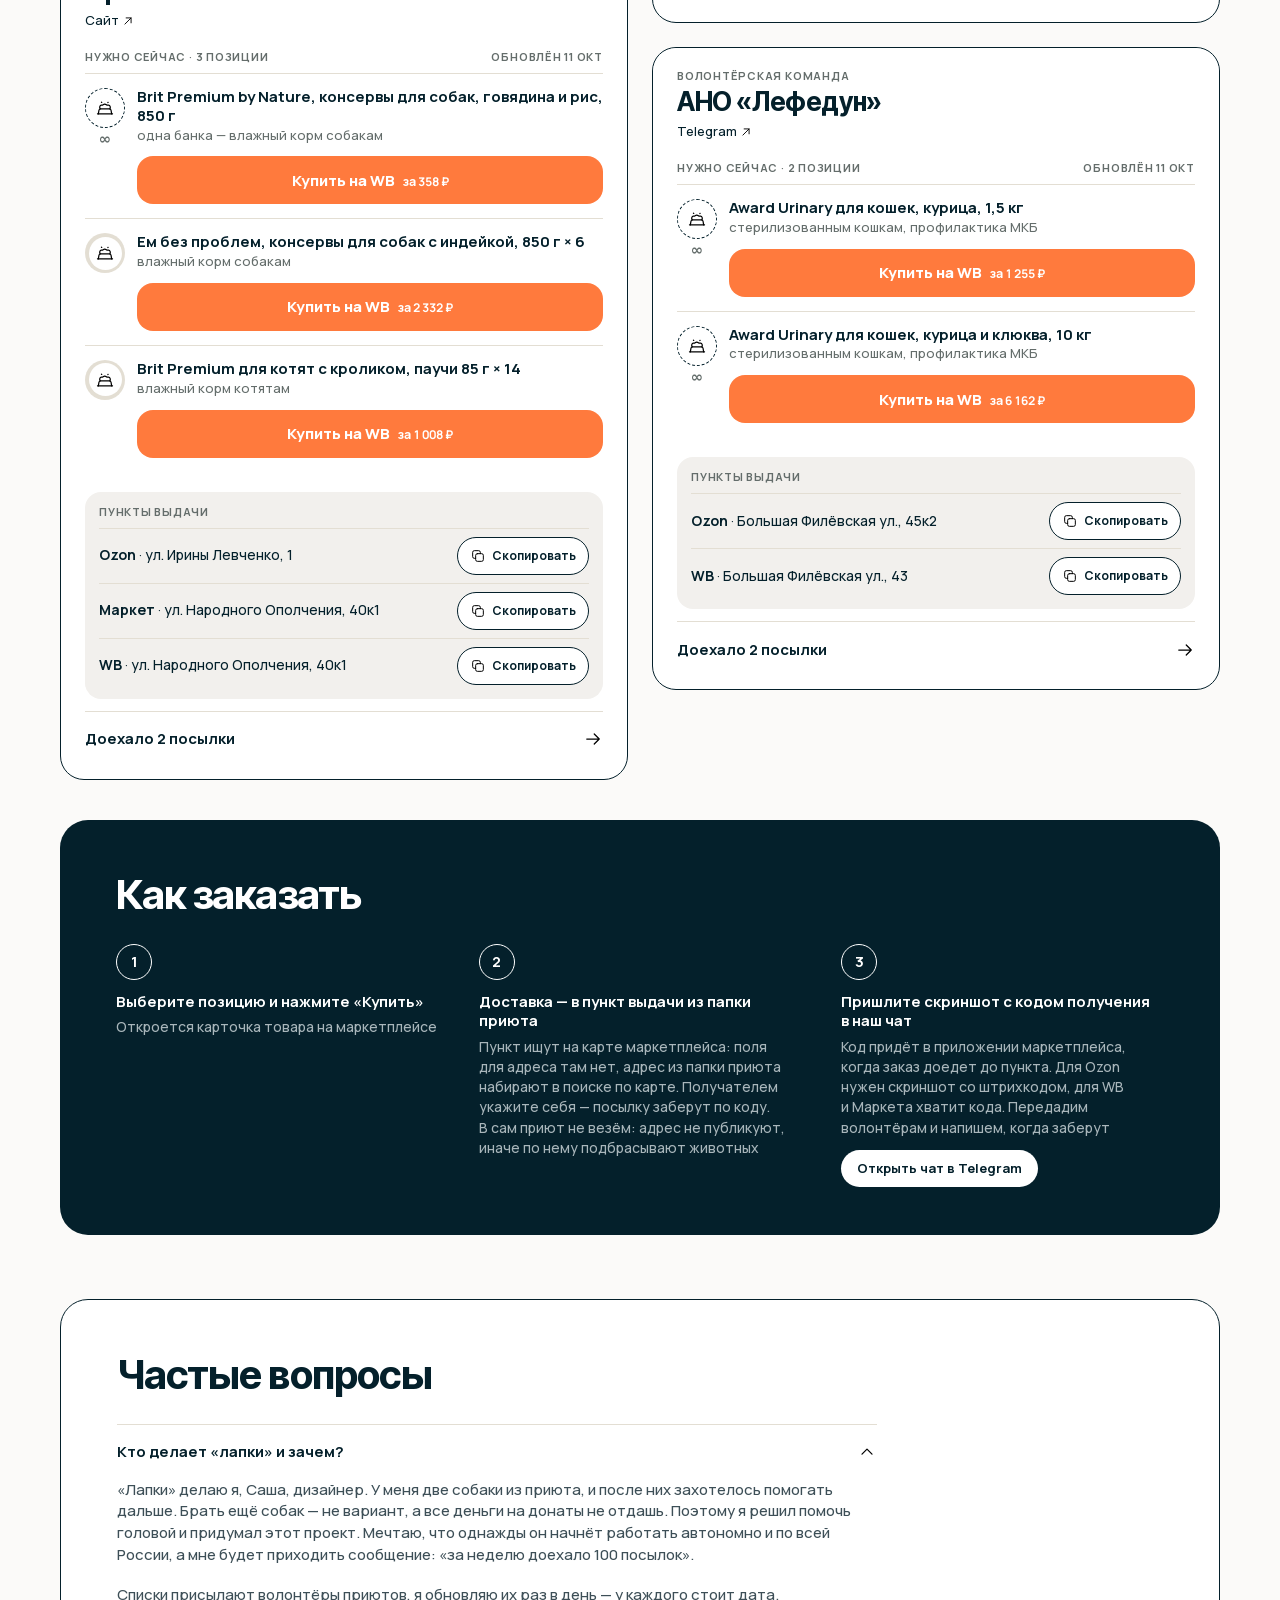
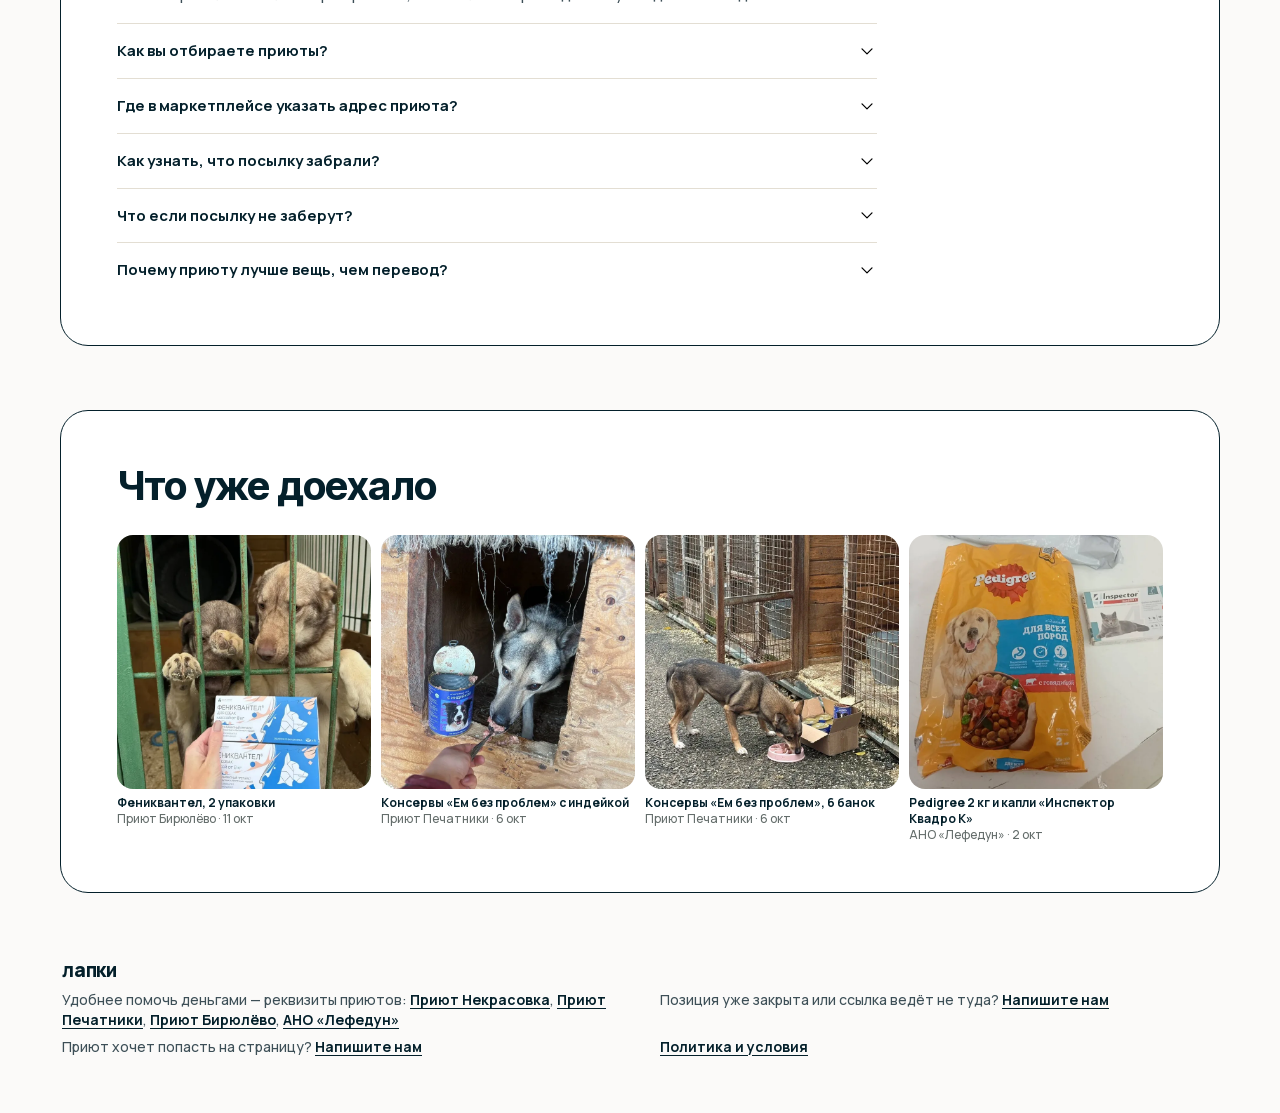
==== commit 92a77c10: "Первый экран: счётчик «Доехало N посылок в M приюта» со ссылкой на фото Co-Authored-By: Claude Opus " ====
--- a/index.html
+++ b/index.html
@@ -52,6 +52,7 @@
       <div class="rv" data-rv="hero" data-d="1300">
         <a class="cta" href="#lists" data-track="cta">Смотреть списки</a>
         <p class="muted under">без регистрации · 5 минут<span id="min-price"></span></p>
+        <a class="hero-done" id="hero-done" href="#delivered"></a>
         <p class="intro">Списки нам присылают волонтёры приютов, обновляем раз в день. Рядом с кнопкой «Купить» — самая низкая цена из трёх площадок: Ozon, Маркета и Wildberries. Считаем без персональных скидок, кошельков и банковских карт.</p>
       </div>
     </section>
--- a/styles.css
+++ b/styles.css
@@ -55,6 +55,11 @@
 .cta{display:block;text-align:center;background:var(--ink);color:#fff;border-radius:999px;padding:16px;font-weight:700;font-size:16px;transition:transform .12s ease-out}
 .cta:active{transform:scale(.985)}
 .under{text-align:center;margin-top:10px}
+/* место занято заранее, чтобы первый экран не прыгал, когда придут данные */
+.hero-done{display:flex;justify-content:center;align-items:center;gap:8px;min-height:24px;margin-top:6px;font-size:13px;font-weight:700;color:var(--ink)}
+.hero-done:empty{visibility:hidden}
+.hero-done .dot{width:8px;height:8px;border-radius:50%;background:var(--done);box-shadow:0 0 0 1px var(--ink)}
+.hero-done .ic{width:16px;height:16px}
 
 .intro{padding:24px 2px 0;margin-bottom:-18px;color:var(--ink-2);text-wrap:pretty;max-width:34em}
 
--- a/desktop.css
+++ b/desktop.css
@@ -13,6 +13,7 @@
   .lead{font-size:19px;max-width:26em;margin-top:20px}
   .cta{display:inline-block;padding:18px 40px}
   .under{text-align:left}
+  .hero-done{justify-content:flex-start}
 
   .intro{padding:20px 0 0;margin:0;font-size:16px;max-width:640px}
 
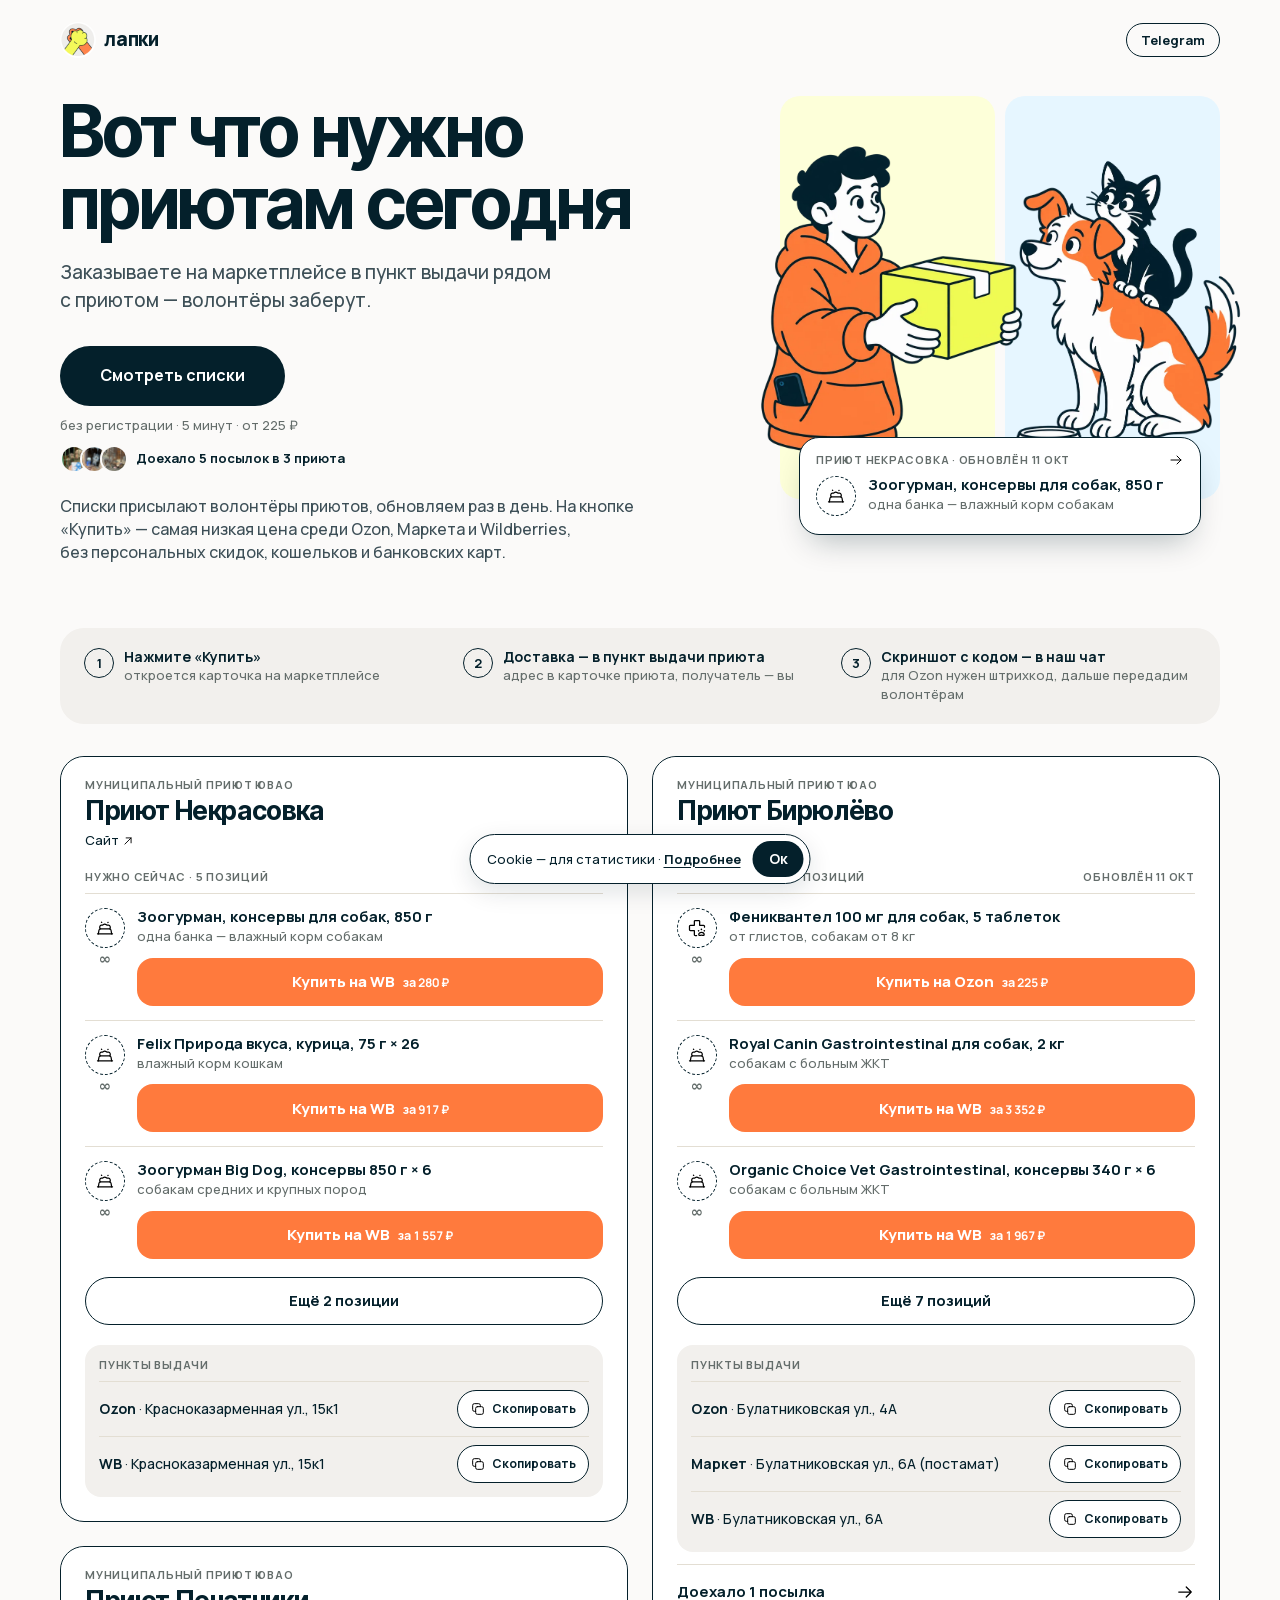
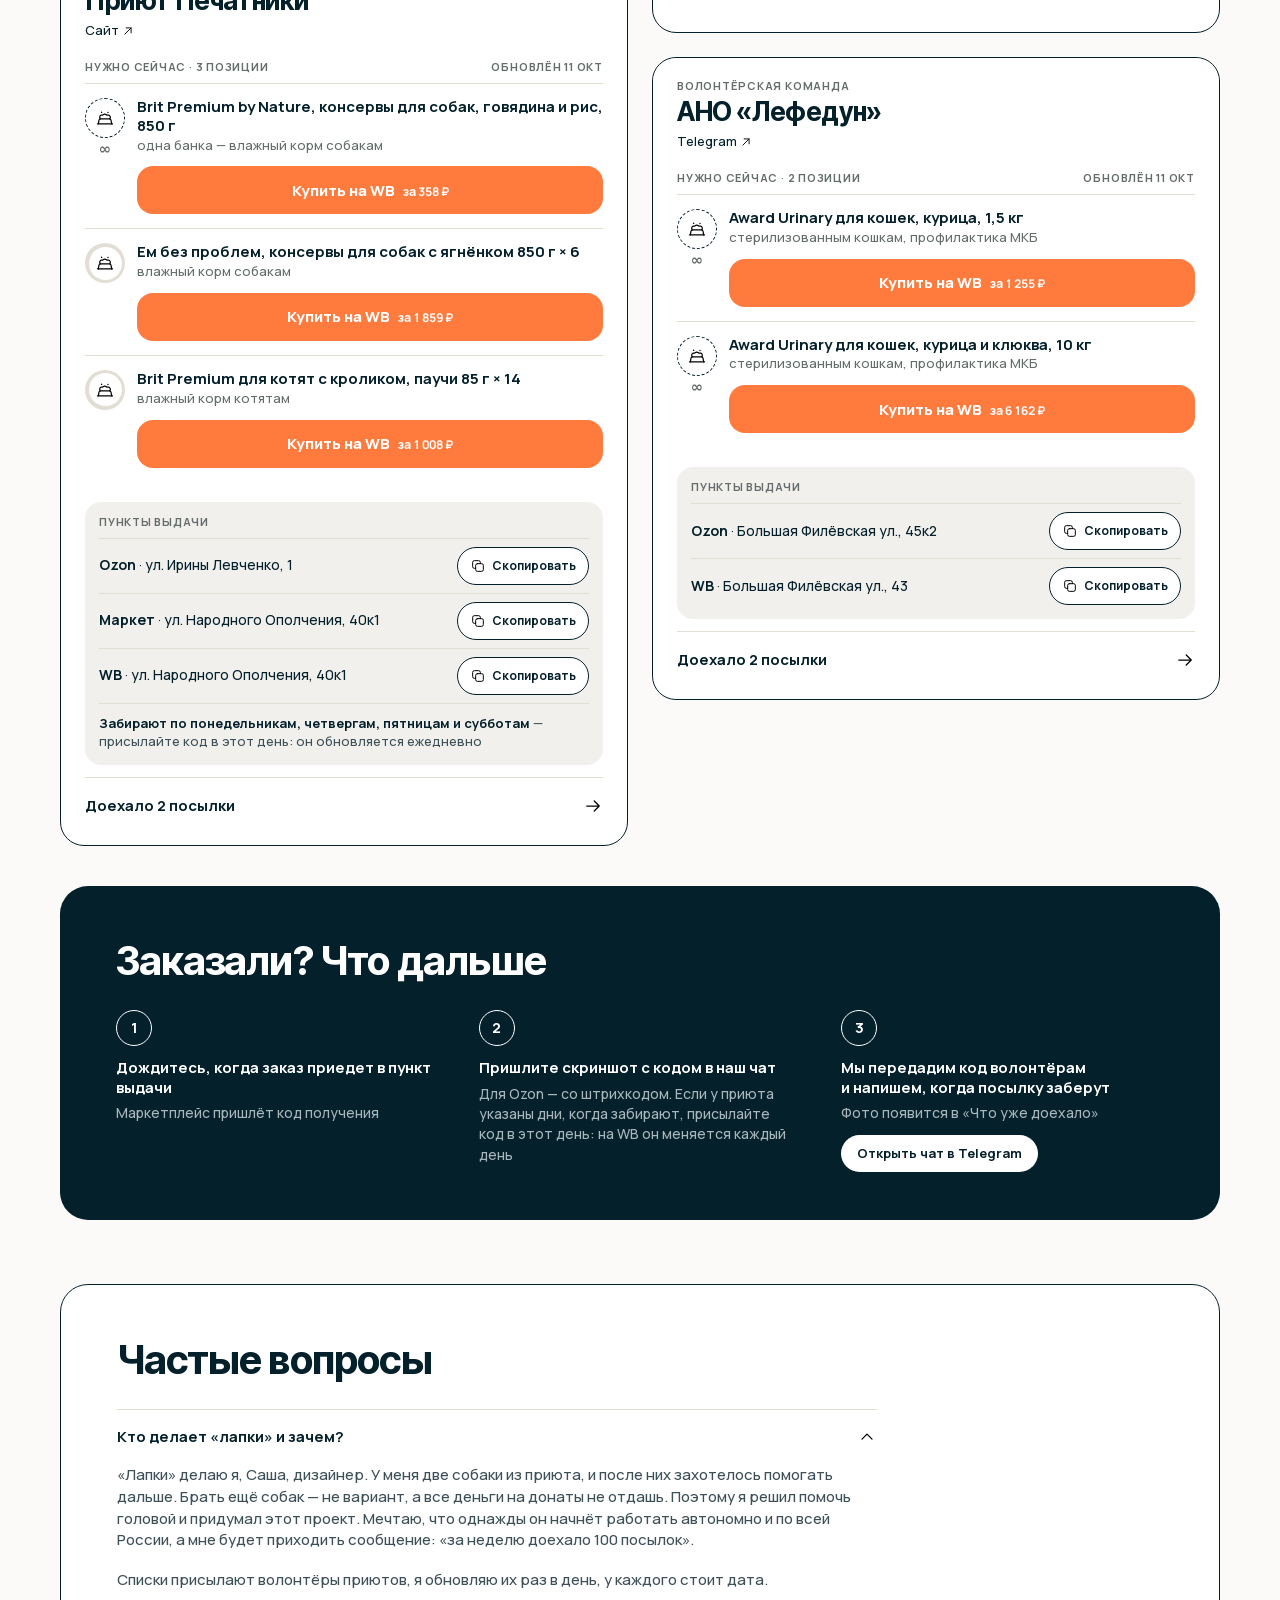
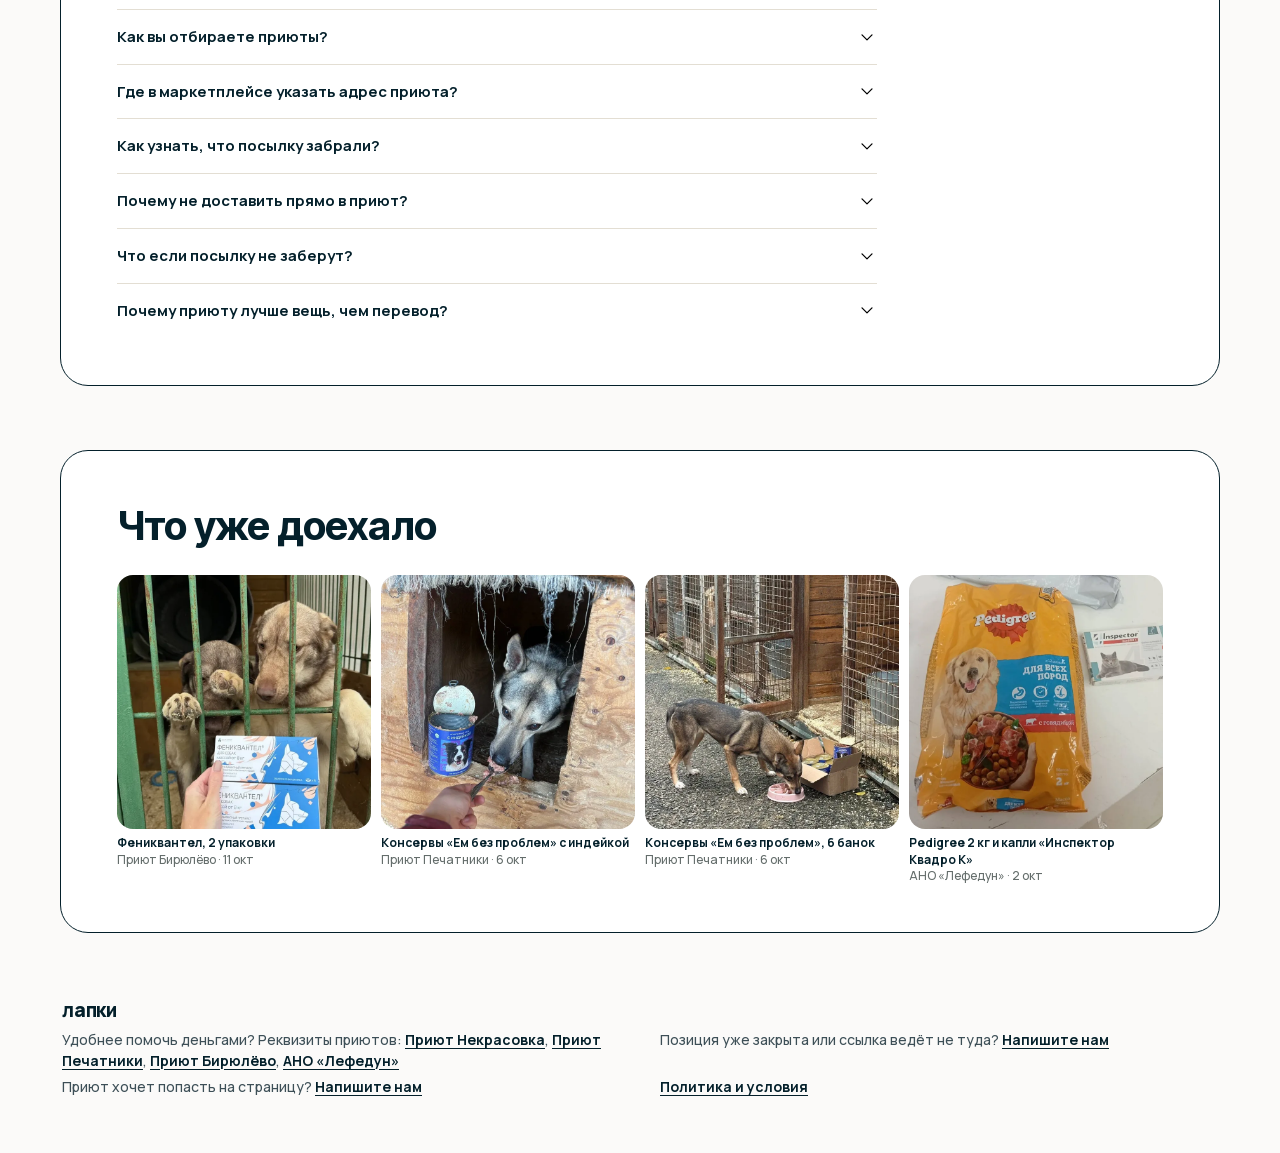
==== commit e8855099: "Тексты после humanizer; полоса шагов и на телефоне; «Как заказать» → «Заказали? Что дальше»; FAQ «По" ====
--- a/index.html
+++ b/index.html
@@ -53,25 +53,25 @@
         <a class="cta" href="#lists" data-track="cta">Смотреть списки</a>
         <p class="muted under">без регистрации · 5 минут<span id="min-price"></span></p>
         <a class="hero-done" id="hero-done" href="#delivered"></a>
-        <p class="intro">Списки нам присылают волонтёры приютов, обновляем раз в день. Рядом с кнопкой «Купить» — самая низкая цена из трёх площадок: Ozon, Маркета и Wildberries. Считаем без персональных скидок, кошельков и банковских карт.</p>
+        <p class="intro">Списки присылают волонтёры приютов, обновляем раз в день. На кнопке «Купить» — самая низкая цена среди Ozon, Маркета и Wildberries, без персональных скидок, кошельков и банковских карт.</p>
       </div>
     </section>
 
     <ol class="howstrip rv" data-rv="hero" data-d="1500" aria-label="Коротко, как заказать">
       <li><b>Нажмите «Купить»</b><span>откроется карточка на маркетплейсе</span></li>
       <li><b>Доставка — в пункт выдачи приюта</b><span>адрес в карточке приюта, получатель — вы</span></li>
-      <li><b>Скриншот с кодом — в наш чат</b><span>для Ozon — со штрихкодом, передадим волонтёрам</span></li>
+      <li><b>Скриншот с кодом — в наш чат</b><span>для Ozon нужен штрихкод, дальше передадим волонтёрам</span></li>
     </ol>
 
     <h2 class="sr-only">Кому нужна помощь</h2>
     <section class="folders" id="lists" aria-label="Получатели"></section>
 
     <section class="page dark rv" data-rv="scroll" aria-labelledby="h-how">
-      <h2 id="h-how">Как заказать</h2>
+      <h2 id="h-how">Заказали? Что дальше</h2>
       <ol class="steps">
-        <li><b>Выберите позицию и нажмите «Купить»</b><span>Откроется карточка товара на маркетплейсе</span></li>
-        <li><b>Доставка — в пункт выдачи из папки приюта</b><span>Пункт ищут на карте маркетплейса: поля для адреса там нет, адрес из папки приюта набирают в поиске по карте. Получателем укажите себя — посылку заберут по коду. В сам приют не везём: адрес не публикуют, иначе по нему подбрасывают животных</span></li>
-        <li><b>Пришлите скриншот с кодом получения в наш чат</b><span>Код придёт в приложении маркетплейса, когда заказ доедет до пункта. Для Ozon нужен скриншот со штрихкодом, для WB и Маркета хватит кода. Передадим волонтёрам и напишем, когда заберут</span>
+        <li><b>Дождитесь, когда заказ приедет в пункт выдачи</b><span>Маркетплейс пришлёт код получения</span></li>
+        <li><b>Пришлите скриншот с кодом в наш чат</b><span>Для Ozon — со штрихкодом. Если у приюта указаны дни, когда забирают, присылайте код в этот день: на WB он меняется каждый день</span></li>
+        <li><b>Мы передадим код волонтёрам и напишем, когда посылку заберут</b><span>Фото появится в «Что уже доехало»</span>
           <a class="chat" data-link="chat" href="#" target="_blank" rel="noopener" data-track="chat">Открыть чат в Telegram</a></li>
       </ol>
     </section>
@@ -81,7 +81,7 @@
       <details open>
         <summary>Кто делает «лапки» и зачем?</summary>
         <p>«Лапки» делаю я, Саша, дизайнер. У меня две собаки из приюта, и после них захотелось помогать дальше. Брать ещё собак — не вариант, а все деньги на донаты не отдашь. Поэтому я решил помочь головой и придумал этот проект. Мечтаю, что однажды он начнёт работать автономно и по всей России, а мне будет приходить сообщение: «за неделю доехало 100 посылок».</p>
-        <p>Списки присылают волонтёры приютов, я обновляю их раз в день — у каждого стоит дата.</p>
+        <p>Списки присылают волонтёры приютов, я обновляю их раз в день, у каждого стоит дата.</p>
       </details>
       <details>
         <summary>Как вы отбираете приюты?</summary>
@@ -91,7 +91,7 @@
           <li>Проверяем, что маркетплейс доставляет товар именно в этот пункт, и ставим самую низкую цену из трёх площадок.</li>
           <li>Обновляем список раз в день и ставим дату.</li>
         </ol>
-        <p>Сейчас это АНО «Лефедун» — небольшая команда волонтёров из Орехово — и муниципальные приюты Печатники, Некрасовка и Бирюлёво.</p>
+        <p>Сейчас это АНО «Лефедун», небольшая команда волонтёров из Орехово, и муниципальные приюты Печатники, Некрасовка и Бирюлёво.</p>
       </details>
       <details>
         <summary>Где в маркетплейсе указать адрес приюта?</summary>
@@ -99,7 +99,11 @@
       </details>
       <details>
         <summary>Как узнать, что посылку забрали?</summary>
-        <p>Когда заказ доедет до пункта, маркетплейс пришлёт код получения. Пришлите скриншот с кодом в наш чат (для Ozon — обязательно со штрихкодом) — передадим волонтёрам и напишем вам, когда посылку заберут. Фото доехавших посылок выкладываем в блок «Что уже доехало».</p>
+        <p>Когда заказ доедет до пункта, маркетплейс пришлёт код получения. Пришлите скриншот с кодом в наш чат, для Ozon обязательно со штрихкодом. Мы передадим его волонтёрам и напишем вам, когда посылку заберут. Фото выкладываем в «Что уже доехало».</p>
+      </details>
+      <details>
+        <summary>Почему не доставить прямо в приют?</summary>
+        <p>Адрес приюта не публикуют: по нему подбрасывают животных. Поэтому заказ едет в пункт выдачи рядом, а волонтёры забирают его по коду.</p>
       </details>
       <details>
         <summary>Что если посылку не заберут?</summary>
@@ -124,7 +128,7 @@
 
   <footer class="foot rv" data-rv="scroll">
     <p class="brand">лапки</p>
-    <p id="money-line">Удобнее помочь деньгами — реквизиты приютов: <span id="money-links"></span></p>
+    <p id="money-line">Удобнее помочь деньгами? Реквизиты приютов: <span id="money-links"></span></p>
     <p>Позиция уже закрыта или ссылка ведёт не туда? <a data-link="chat" href="#" target="_blank" rel="noopener" data-track="chat">Напишите нам</a></p>
     <p>Приют хочет попасть на страницу? <a data-link="chat" href="#" target="_blank" rel="noopener" data-track="chat">Напишите нам</a></p>
     <p><a href="terms.html">Политика и условия</a></p>
--- a/styles.css
+++ b/styles.css
@@ -56,10 +56,12 @@
 .cta:active{transform:scale(.985)}
 .under{text-align:center;margin-top:10px}
 /* место занято заранее, чтобы первый экран не прыгал, когда придут данные */
-.hero-done{display:flex;justify-content:center;align-items:center;gap:8px;min-height:24px;margin-top:6px;font-size:13px;font-weight:700;color:var(--ink)}
+.hero-done{display:flex;justify-content:center;align-items:center;gap:8px;min-height:32px;margin-top:8px;font-size:13px;font-weight:700;color:var(--ink)}
 .hero-done:empty{visibility:hidden}
-.hero-done .dot{width:8px;height:8px;border-radius:50%;background:var(--done);box-shadow:0 0 0 1px var(--ink)}
-.hero-done .ic{width:16px;height:16px}
+/* фото посылок внахлёст — видно, что доехало по-настоящему */
+.hero-done .faces{display:flex}
+.hero-done .faces img{width:28px;height:28px;border-radius:50%;object-fit:cover;border:2px solid var(--canvas);margin-left:-8px}
+.hero-done .faces img:first-child{margin-left:0}
 
 .intro{padding:24px 2px 0;margin-bottom:-18px;color:var(--ink-2);text-wrap:pretty;max-width:34em}
 
@@ -83,7 +85,11 @@
 .buy:active{transform:scale(.96);filter:brightness(.96)}
 .buy small{font-weight:700;font-size:12px;font-variant-numeric:tabular-nums}
 
-.howstrip{display:none}
+.howstrip{display:grid;gap:14px;counter-reset:s;margin:24px 0 8px;padding:16px;border-radius:var(--r-sheet);background:var(--surface)}
+.howstrip li{counter-increment:s;display:grid;grid-template-columns:28px 1fr;column-gap:12px;align-content:start;font-size:14px}
+.howstrip li::before{content:counter(s);grid-row:span 2;width:28px;height:28px;border:1px solid var(--ink);border-radius:50%;display:grid;place-items:center;font-weight:700;font-size:13px}
+.howstrip b{font-weight:700;line-height:1.3}
+.howstrip span{color:var(--grey);font-size:13px}
 
 /* папки */
 .folders{padding-top:8px;scroll-margin-top:12px}
@@ -110,6 +116,8 @@
 .pvz ul{margin-top:8px}
 .pvz li{display:flex;justify-content:space-between;align-items:center;gap:10px;padding:8px 0;border-top:1px solid var(--line);font-size:14px;min-height:51px}
 .pvz li > span{flex:1;min-width:0;overflow-wrap:anywhere;hyphens:auto}
+.pvz .pickup{border-top:1px solid var(--line);padding:10px 0 8px;font-size:13px;color:var(--ink-2)}
+.pvz .pickup b{color:var(--ink)}
 .pvz .tbd{color:#5a625f}
 .copy{flex:none;min-width:44px;height:38px;padding:0 12px;border:1px solid var(--ink);border-radius:999px;background:var(--sheet);display:flex;align-items:center;gap:6px;font-size:12px;font-weight:700}
 .copy i{font-style:normal}
@@ -222,3 +230,7 @@
 .lightbox[hidden]{display:none}
 .lightbox img{max-width:100%;max-height:100%;border-radius:16px;cursor:default}
 .lb-close{top:16px;right:16px;width:44px;height:44px;background:rgba(255,255,255,.18)}
+
+/* зоны нажатия ≥ 44px: видимый размер прежний, область касания шире */
+.hero-done,.links-inline a,.pvz .copy,.cookie button,.chat{position:relative}
+.hero-done::after,.links-inline a::after,.pvz .copy::after,.h-close::after,.lb-close::after,.cookie button::after,.chat::after{content:"";position:absolute;left:50%;top:50%;min-width:44px;min-height:44px;width:100%;height:100%;transform:translate(-50%,-50%)}
--- a/desktop.css
+++ b/desktop.css
@@ -19,11 +19,7 @@
 
   /* приюты в две колонки */
   /* коротко «как заказать» — прямо над кнопками «Купить», полный блок ниже */
-  .howstrip{display:grid;grid-template-columns:repeat(3,1fr);gap:24px;counter-reset:s;margin-bottom:32px;padding:20px 24px;border-radius:var(--r-sheet);background:var(--surface)}
-  .howstrip li{counter-increment:s;display:grid;grid-template-columns:28px 1fr;column-gap:12px;font-size:14px}
-  .howstrip li::before{content:counter(s);grid-row:span 2;width:28px;height:28px;border:1px solid var(--ink);border-radius:50%;display:grid;place-items:center;font-weight:700;font-size:13px}
-  .howstrip b{font-weight:700;line-height:1.3}
-  .howstrip span{color:var(--grey);font-size:13px}
+  .howstrip{grid-template-columns:repeat(3,1fr);gap:24px;margin:0 0 32px;padding:20px 24px}
 
   /* приюты в две колонки «кирпичами»: карточки разной высоты встают без дыр */
   .folders{columns:2;column-gap:24px;padding-top:0;margin-bottom:-24px}
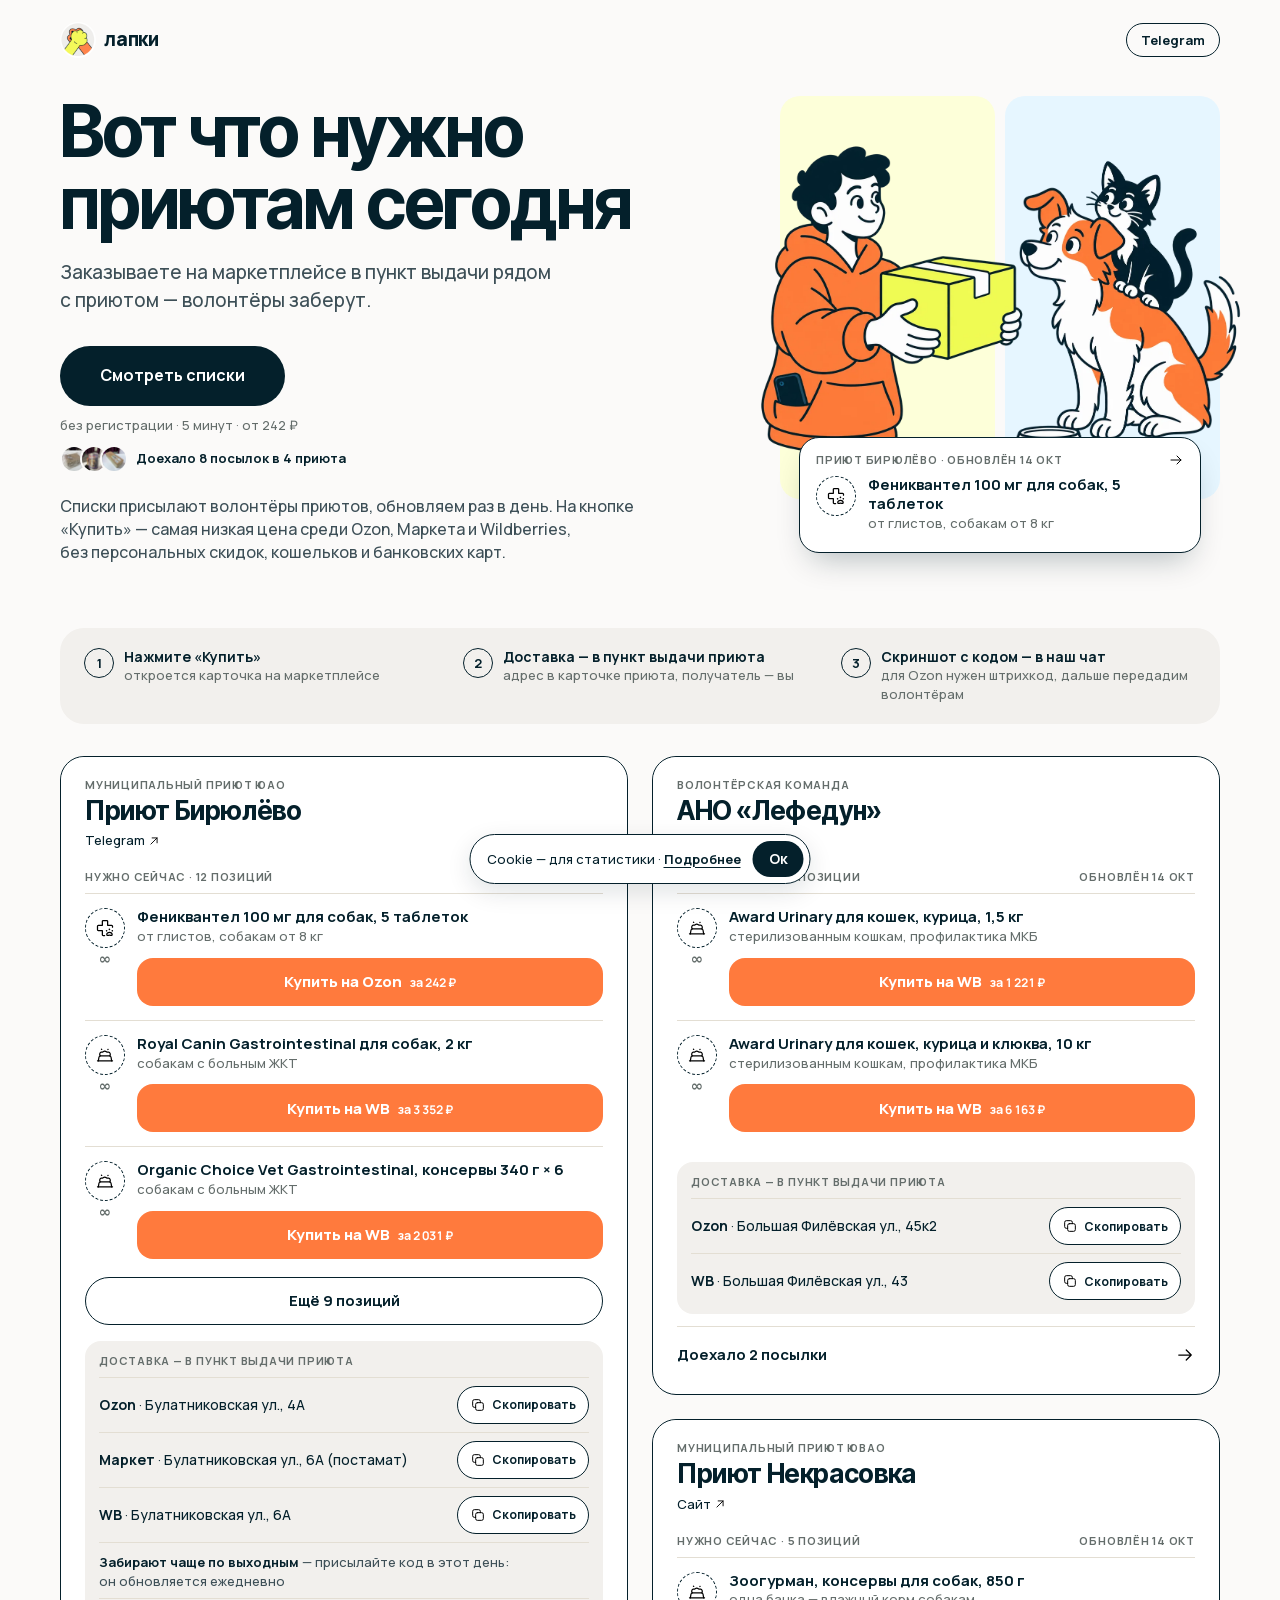
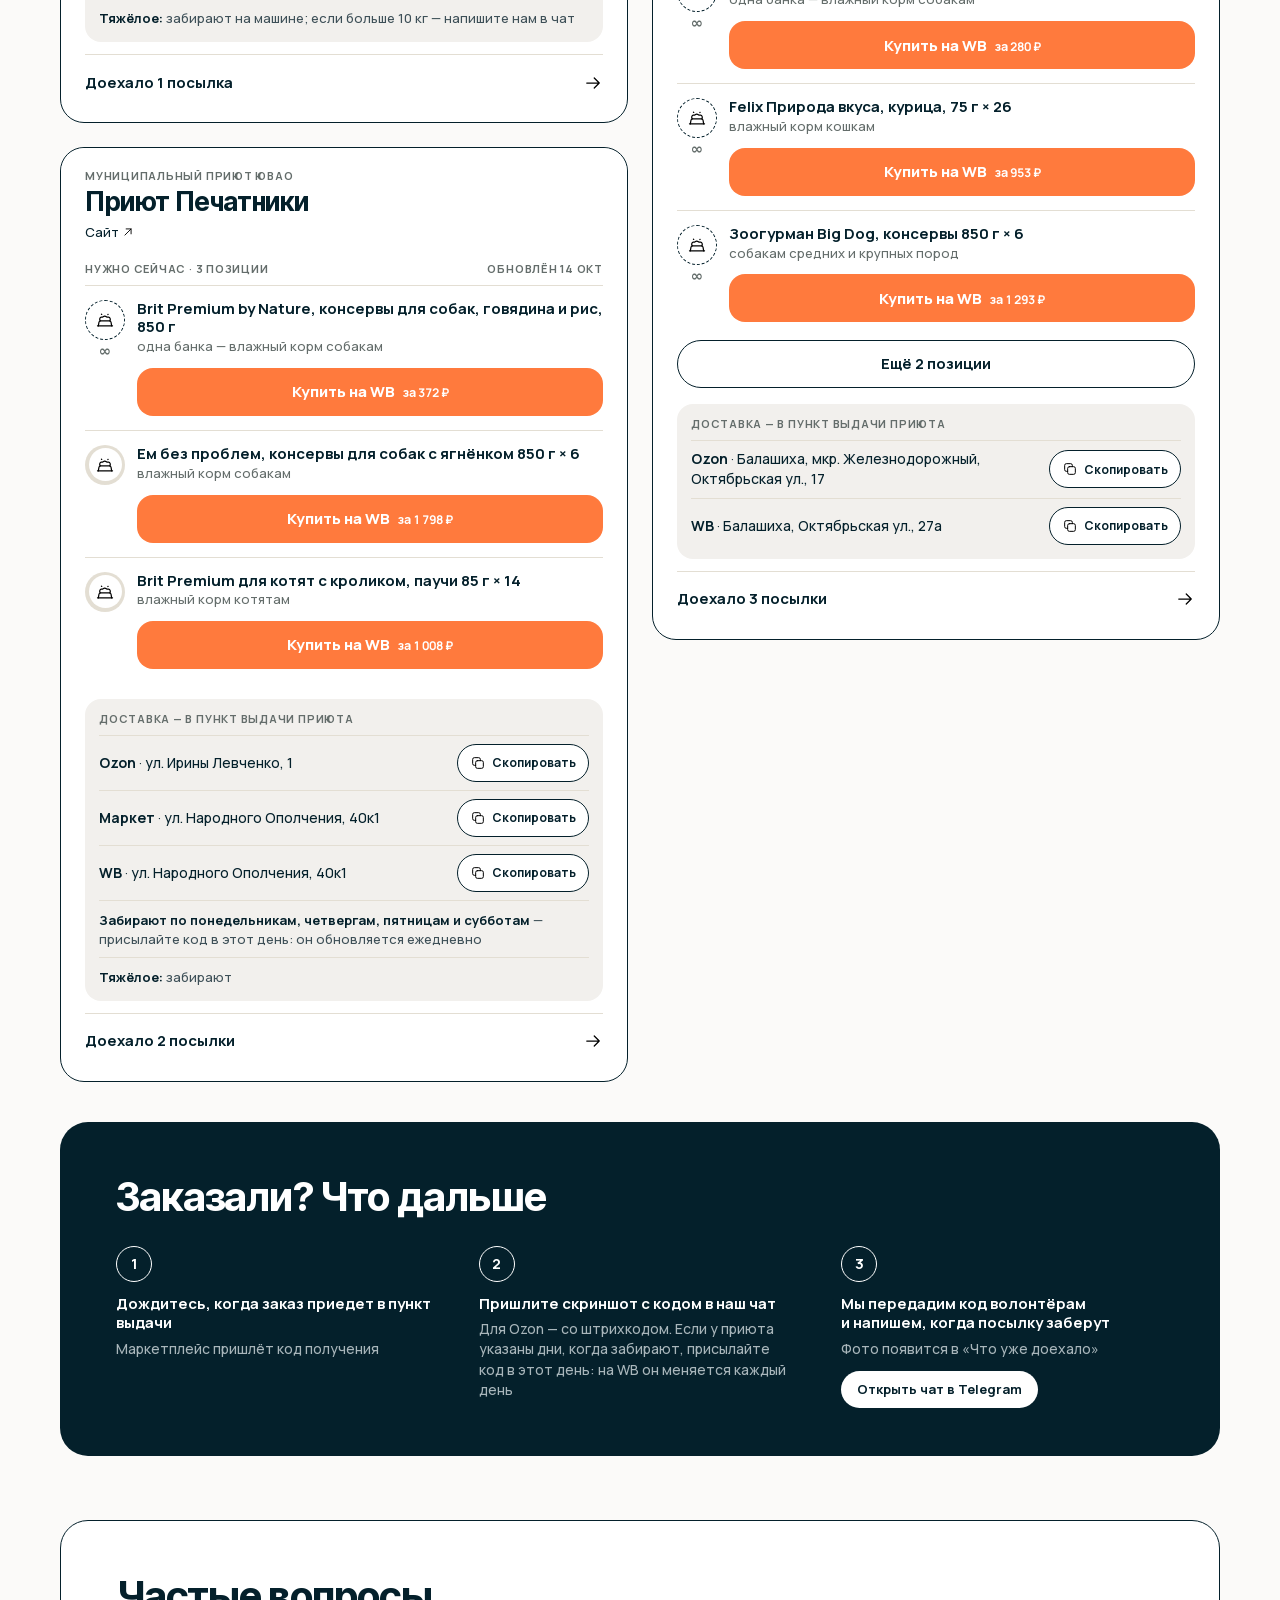
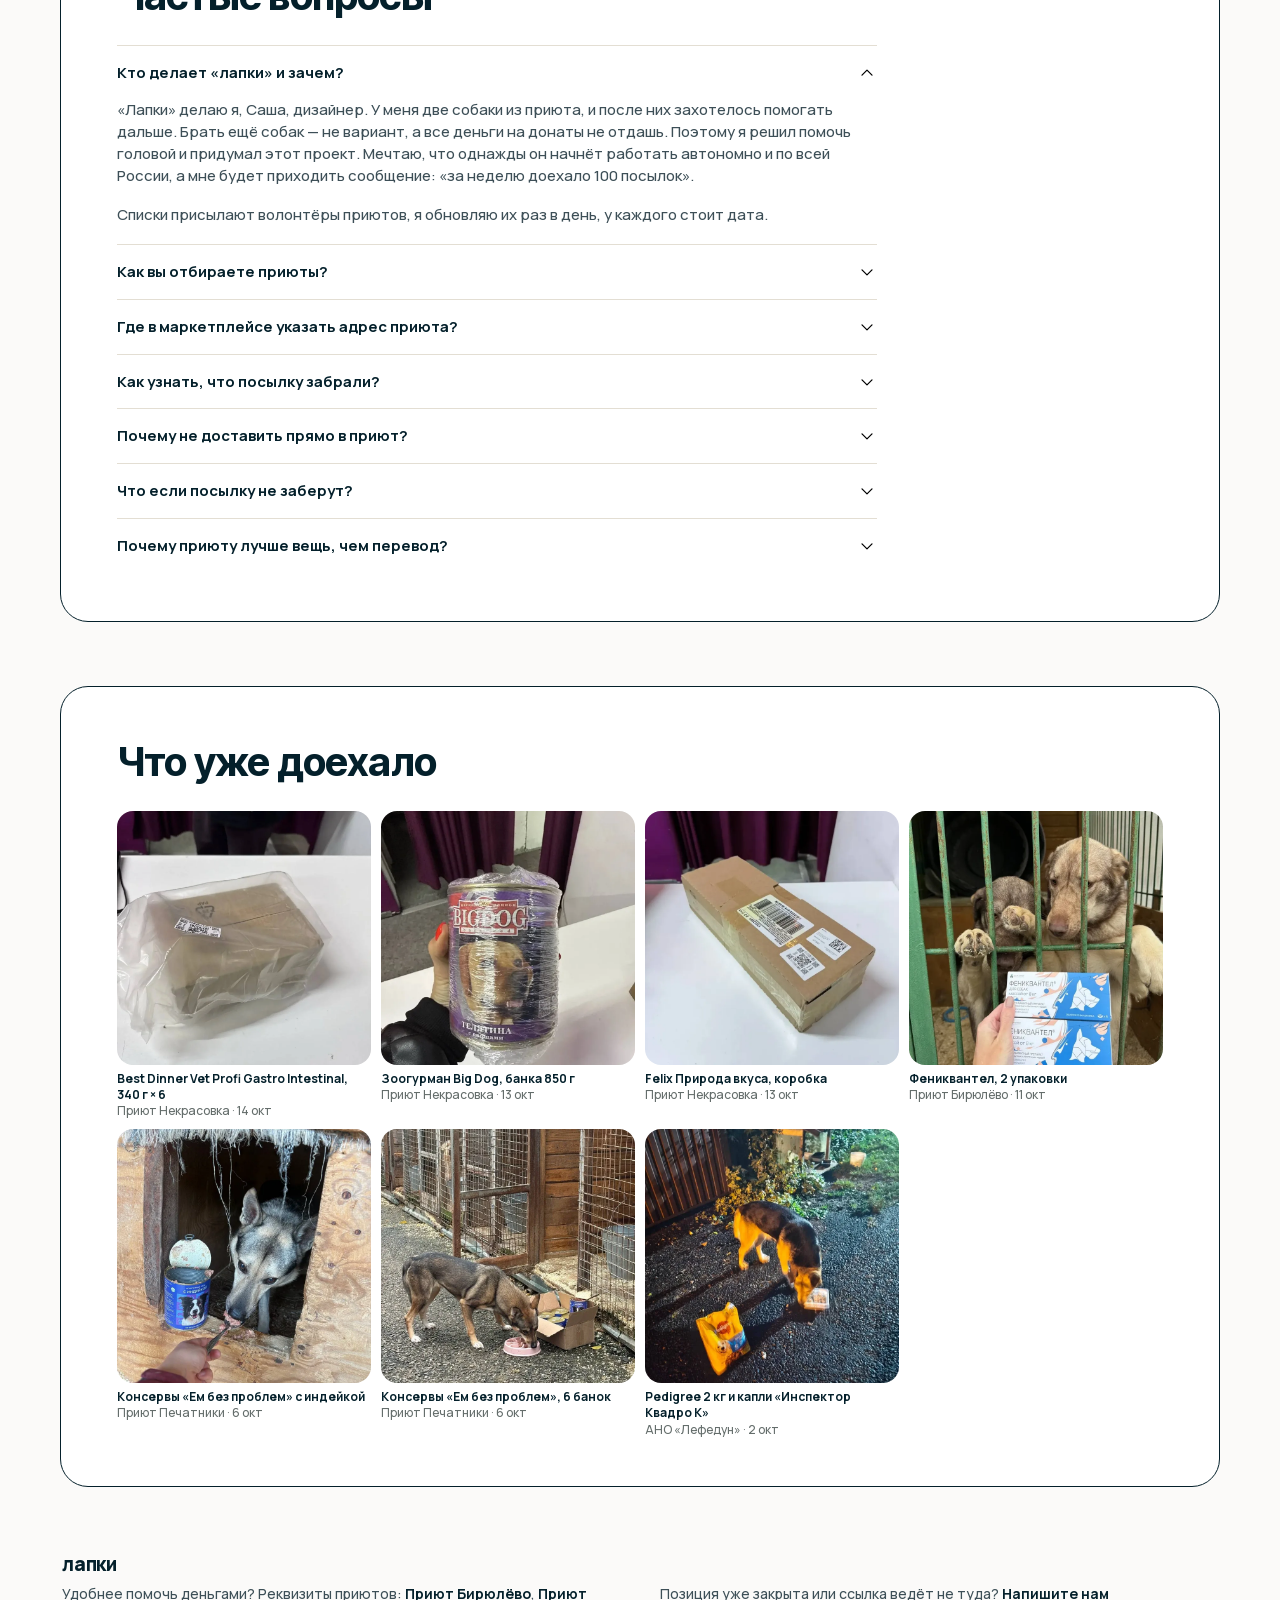
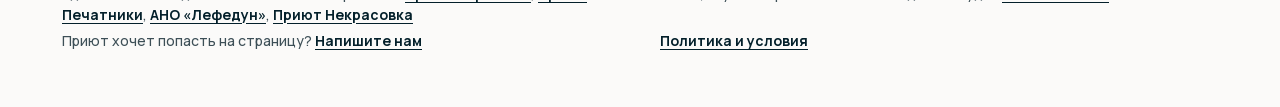
==== commit 79c006e0: "Товары перед ПВЗ и анимация подсказки после покупки" ====
--- a/index.html
+++ b/index.html
@@ -140,6 +140,7 @@
 </div>
 <div class="handoff" id="handoff" role="dialog" aria-label="Пункт выдачи приюта" hidden>
   <button type="button" class="h-close" id="handoff-close" aria-label="Закрыть"></button>
+  <svg class="h-icon" viewBox="0 0 24 24" width="32" height="32" fill="none" stroke="currentColor" stroke-width="1.7" stroke-linecap="round" stroke-linejoin="round" aria-hidden="true"><path d="M20 10c0 6-8 11-8 11S4 16 4 10a8 8 0 1 1 16 0Z"/><circle cx="12" cy="10" r="2.5"/></svg>
   <span class="cap">Пункт выдачи приюта</span>
   <b id="handoff-addr"></b>
   <button type="button" class="h-copy" id="handoff-copy">Скопировать адрес</button>
--- a/styles.css
+++ b/styles.css
@@ -112,7 +112,7 @@
 .list .pos{padding:14px 0;border-top:1px solid var(--line)}
 .list > .pos:first-of-type{margin-top:8px}
 .more{display:block;width:100%;border:1px solid var(--ink);border-radius:999px;padding:12px;font-weight:700;margin-top:4px;text-align:center}
-.pvz{background:var(--surface);border-radius:16px;padding:12px 14px 6px;margin-top:20px}
+.pvz{background:var(--surface);border-radius:16px;padding:12px 14px 6px;margin:16px 0 4px}
 .pvz ul{margin-top:8px}
 .pvz li{display:flex;justify-content:space-between;align-items:center;gap:10px;padding:8px 0;border-top:1px solid var(--line);font-size:14px;min-height:51px}
 .pvz li > span{flex:1;min-width:0;overflow-wrap:anywhere;hyphens:auto}
@@ -216,12 +216,15 @@
 /* плашка после «Купить»: висит, пока не закроют; при новом «Купить» заменяется */
 .handoff{position:fixed;left:50%;bottom:16px;transform:translateX(-50%);z-index:21;width:min(94vw,400px);background:var(--ink);color:#fff;border-radius:18px;padding:16px 18px 16px;display:grid;gap:8px;text-align:center;box-shadow:0 12px 32px rgba(4,32,43,.3)}
 .handoff[hidden]{display:none}
+.handoff .h-icon{justify-self:center;color:var(--action);animation:handoffPin 1.2s ease-in-out 3}
+@keyframes handoffPin{0%,100%{transform:translateY(0)}35%{transform:translateY(-5px)}60%{transform:translateY(0)}78%{transform:translateY(-2px)}}
+@media (prefers-reduced-motion:reduce){.handoff .h-icon{animation:none}}
 .handoff .cap{color:#a9b6bb}
 .handoff b{font-size:18px;line-height:1.2}
 .handoff .h-copy{min-height:44px;border-radius:12px;background:#fff;color:var(--ink);font-weight:700;font-size:14px;padding:0 16px}
 .handoff .h-copy.ok{background:transparent;color:#fff;border:1px solid #fff;display:flex;align-items:center;justify-content:center;gap:8px}
 .handoff .h-copy.ok::before{content:"";width:7px;height:12px;border:solid #fff;border-width:0 2px 2px 0;transform:rotate(45deg) translateY(-2px)}
-.h-close,.lb-close{position:absolute;top:8px;right:8px;width:36px;height:36px;border-radius:50%;background:rgba(255,255,255,.12)}
+.h-close,.lb-close{position:absolute;top:8px;right:8px;width:44px;height:44px;border-radius:50%;background:rgba(255,255,255,.12)}
 .h-close::before,.h-close::after,.lb-close::before,.lb-close::after{content:"";position:absolute;left:50%;top:50%;width:16px;height:2px;background:#fff;transform:translate(-50%,-50%) rotate(45deg)}
 .h-close::after,.lb-close::after{transform:translate(-50%,-50%) rotate(-45deg)}
 /* фото на весь экран */
@@ -233,4 +236,4 @@
 
 /* зоны нажатия ≥ 44px: видимый размер прежний, область касания шире */
 .hero-done,.links-inline a,.pvz .copy,.cookie button,.chat{position:relative}
-.hero-done::after,.links-inline a::after,.pvz .copy::after,.h-close::after,.lb-close::after,.cookie button::after,.chat::after{content:"";position:absolute;left:50%;top:50%;min-width:44px;min-height:44px;width:100%;height:100%;transform:translate(-50%,-50%)}
+.hero-done::after,.links-inline a::after,.pvz .copy::after,.cookie button::after,.chat::after{content:"";position:absolute;left:50%;top:50%;min-width:44px;min-height:44px;width:100%;height:100%;transform:translate(-50%,-50%)}
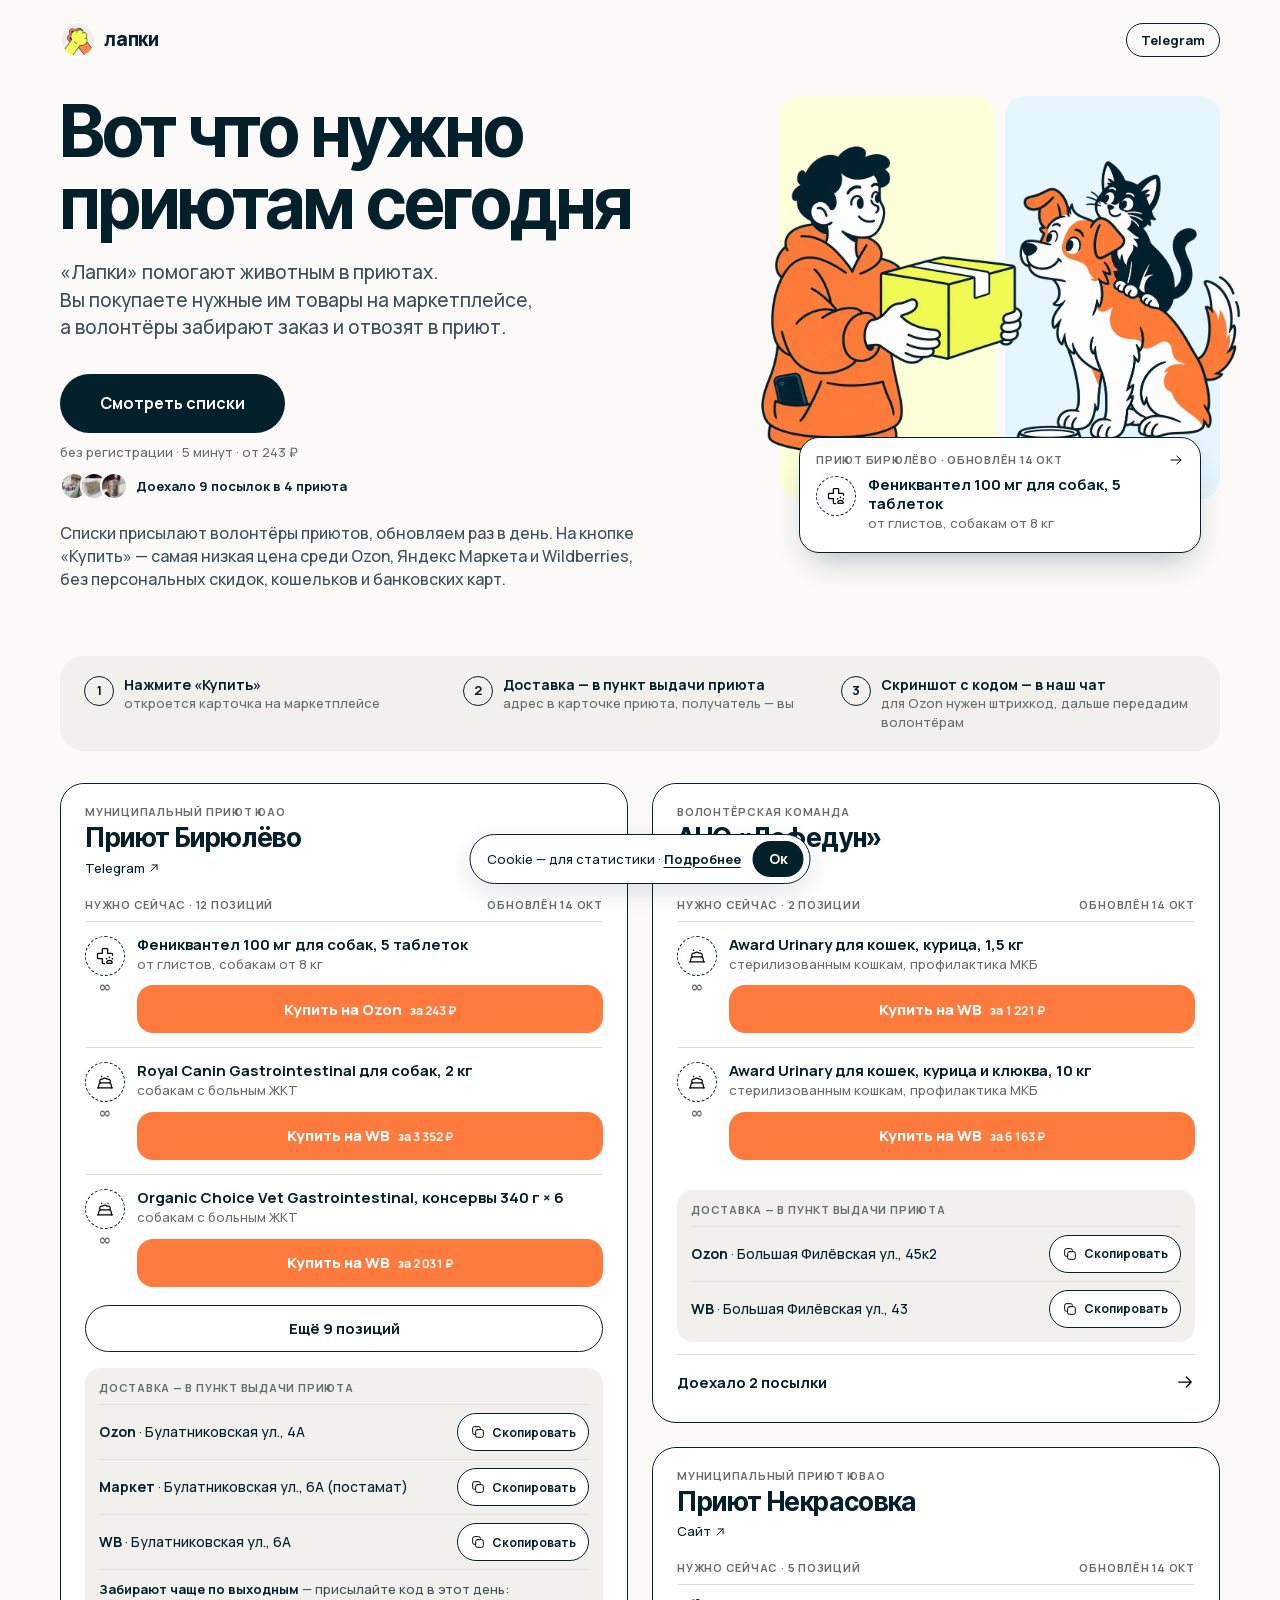
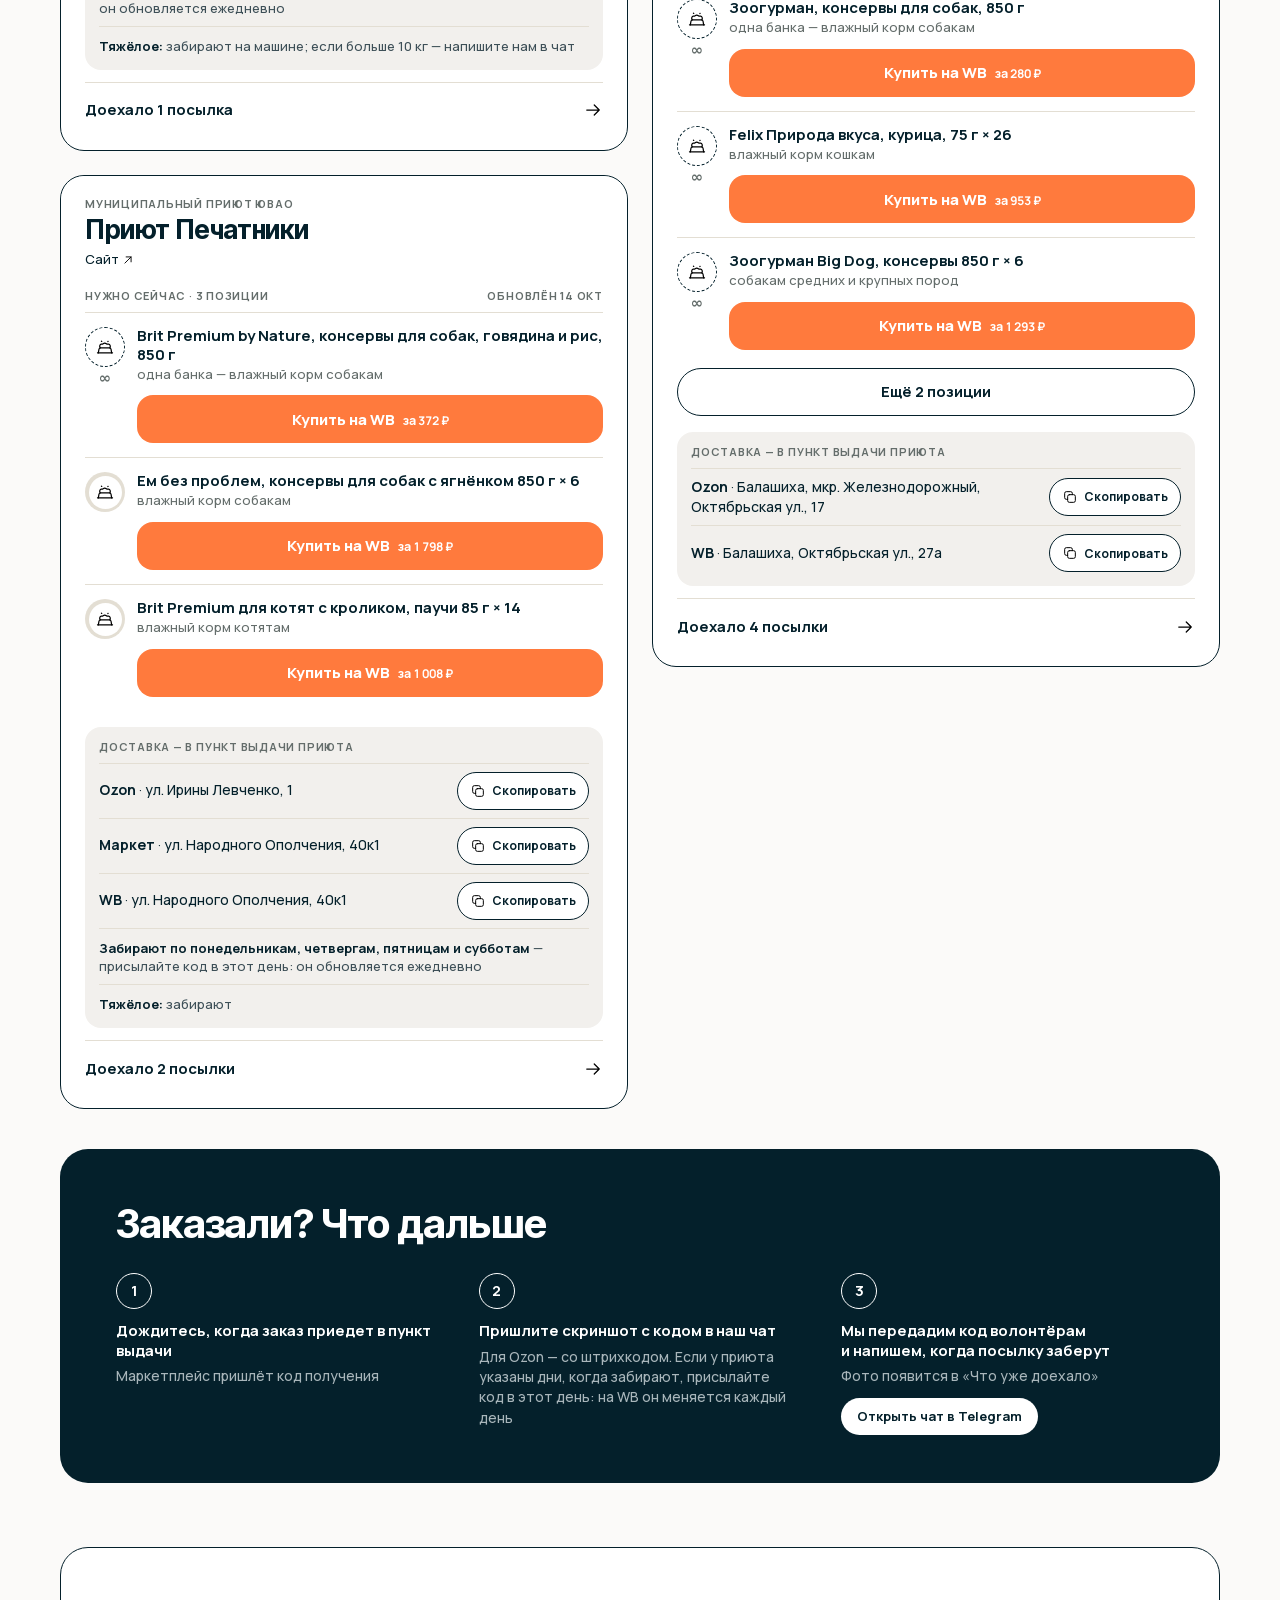
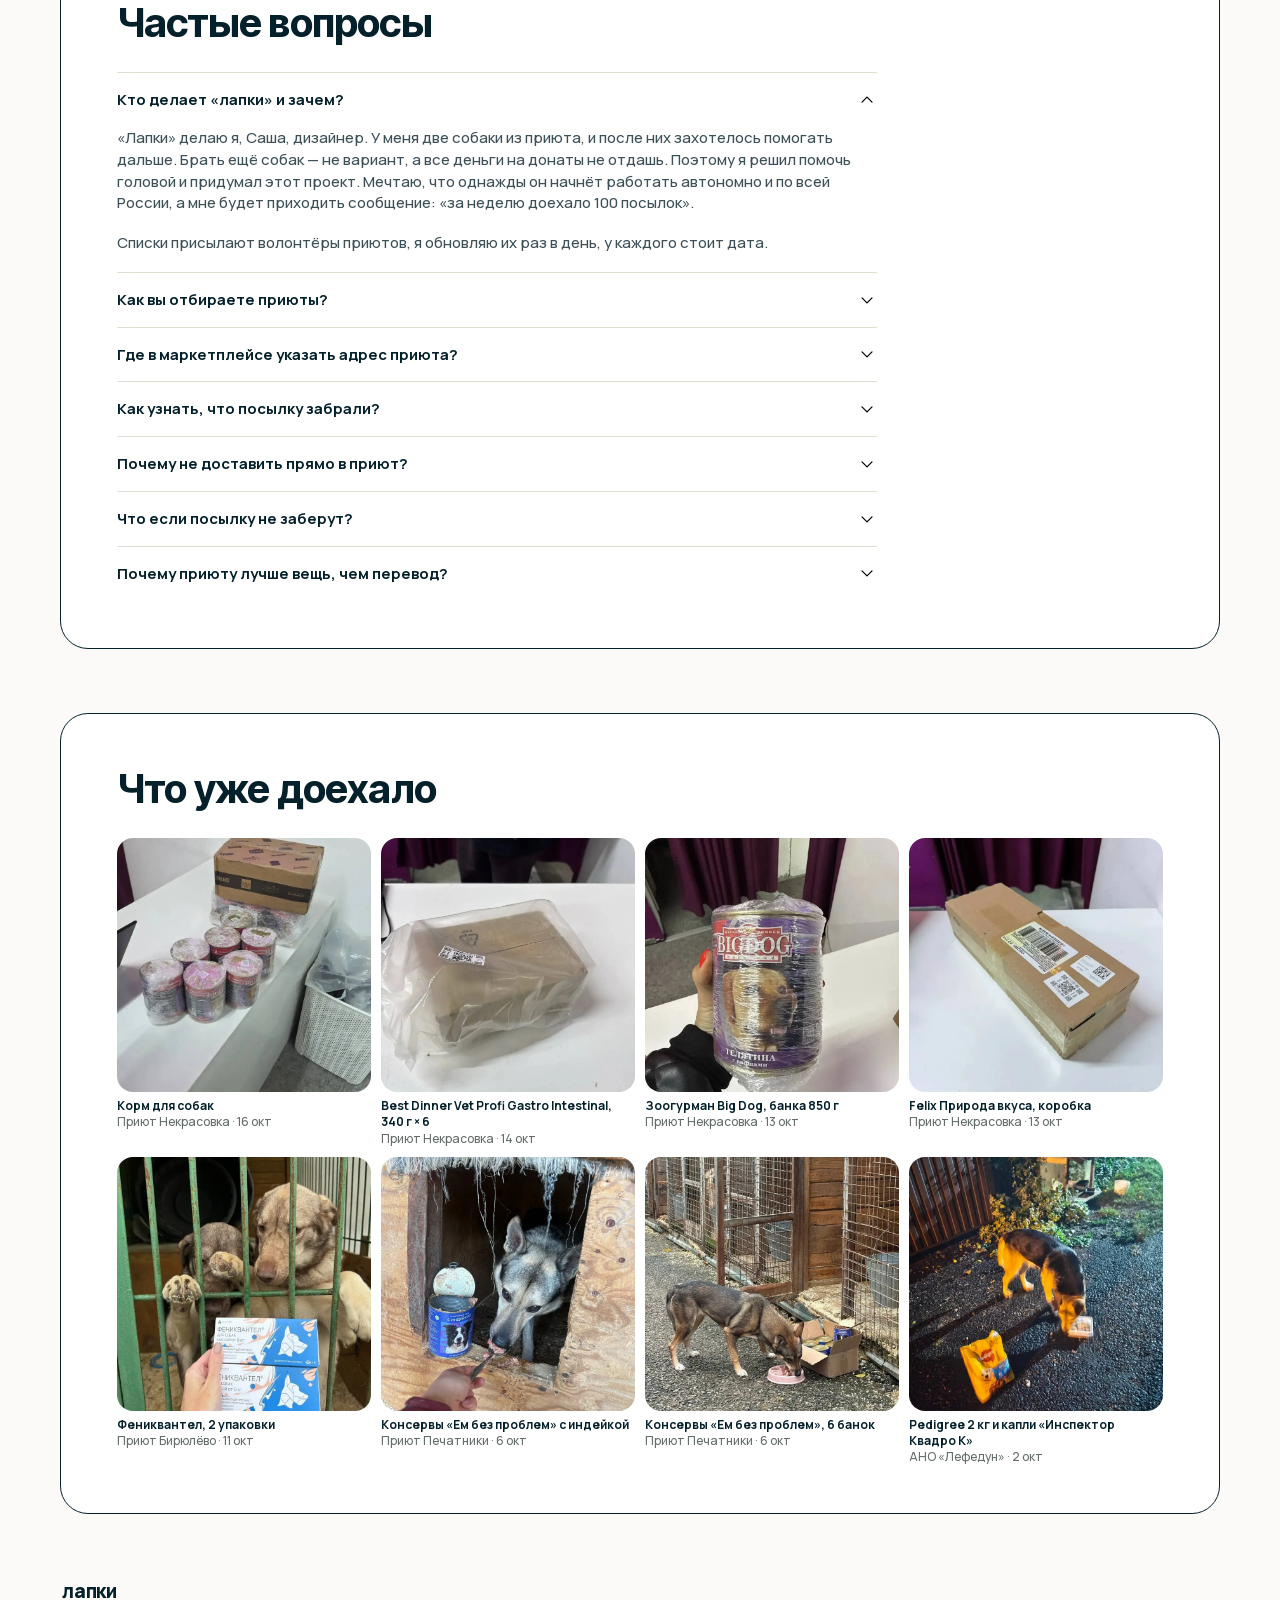
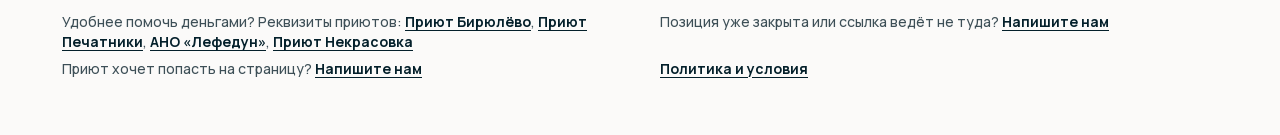
==== commit e1f30cee: "Clarify project subtitle and Yandex Market name" ====
--- a/index.html
+++ b/index.html
@@ -38,7 +38,7 @@
     <section class="hero" aria-labelledby="h1">
       <div>
         <h1 id="h1" class="rv" data-rv="hero" data-d="300">Вот что нужно приютам сегодня</h1>
-        <p class="lead rv" data-rv="hero" data-d="700">Заказываете на маркетплейсе в пункт выдачи рядом с приютом — волонтёры заберут.</p>
+        <p class="lead rv" data-rv="hero" data-d="700">«Лапки» помогают животным в приютах. Вы покупаете нужные им товары на маркетплейсе, а волонтёры забирают заказ и отвозят в приют.</p>
       </div>
 
       <div class="scene">
@@ -53,7 +53,7 @@
         <a class="cta" href="#lists" data-track="cta">Смотреть списки</a>
         <p class="muted under">без регистрации · 5 минут<span id="min-price"></span></p>
         <a class="hero-done" id="hero-done" href="#delivered"></a>
-        <p class="intro">Списки присылают волонтёры приютов, обновляем раз в день. На кнопке «Купить» — самая низкая цена среди Ozon, Маркета и Wildberries, без персональных скидок, кошельков и банковских карт.</p>
+        <p class="intro">Списки присылают волонтёры приютов, обновляем раз в день. На кнопке «Купить» — самая низкая цена среди Ozon, Яндекс Маркета и Wildberries, без персональных скидок, кошельков и банковских карт.</p>
       </div>
     </section>
 
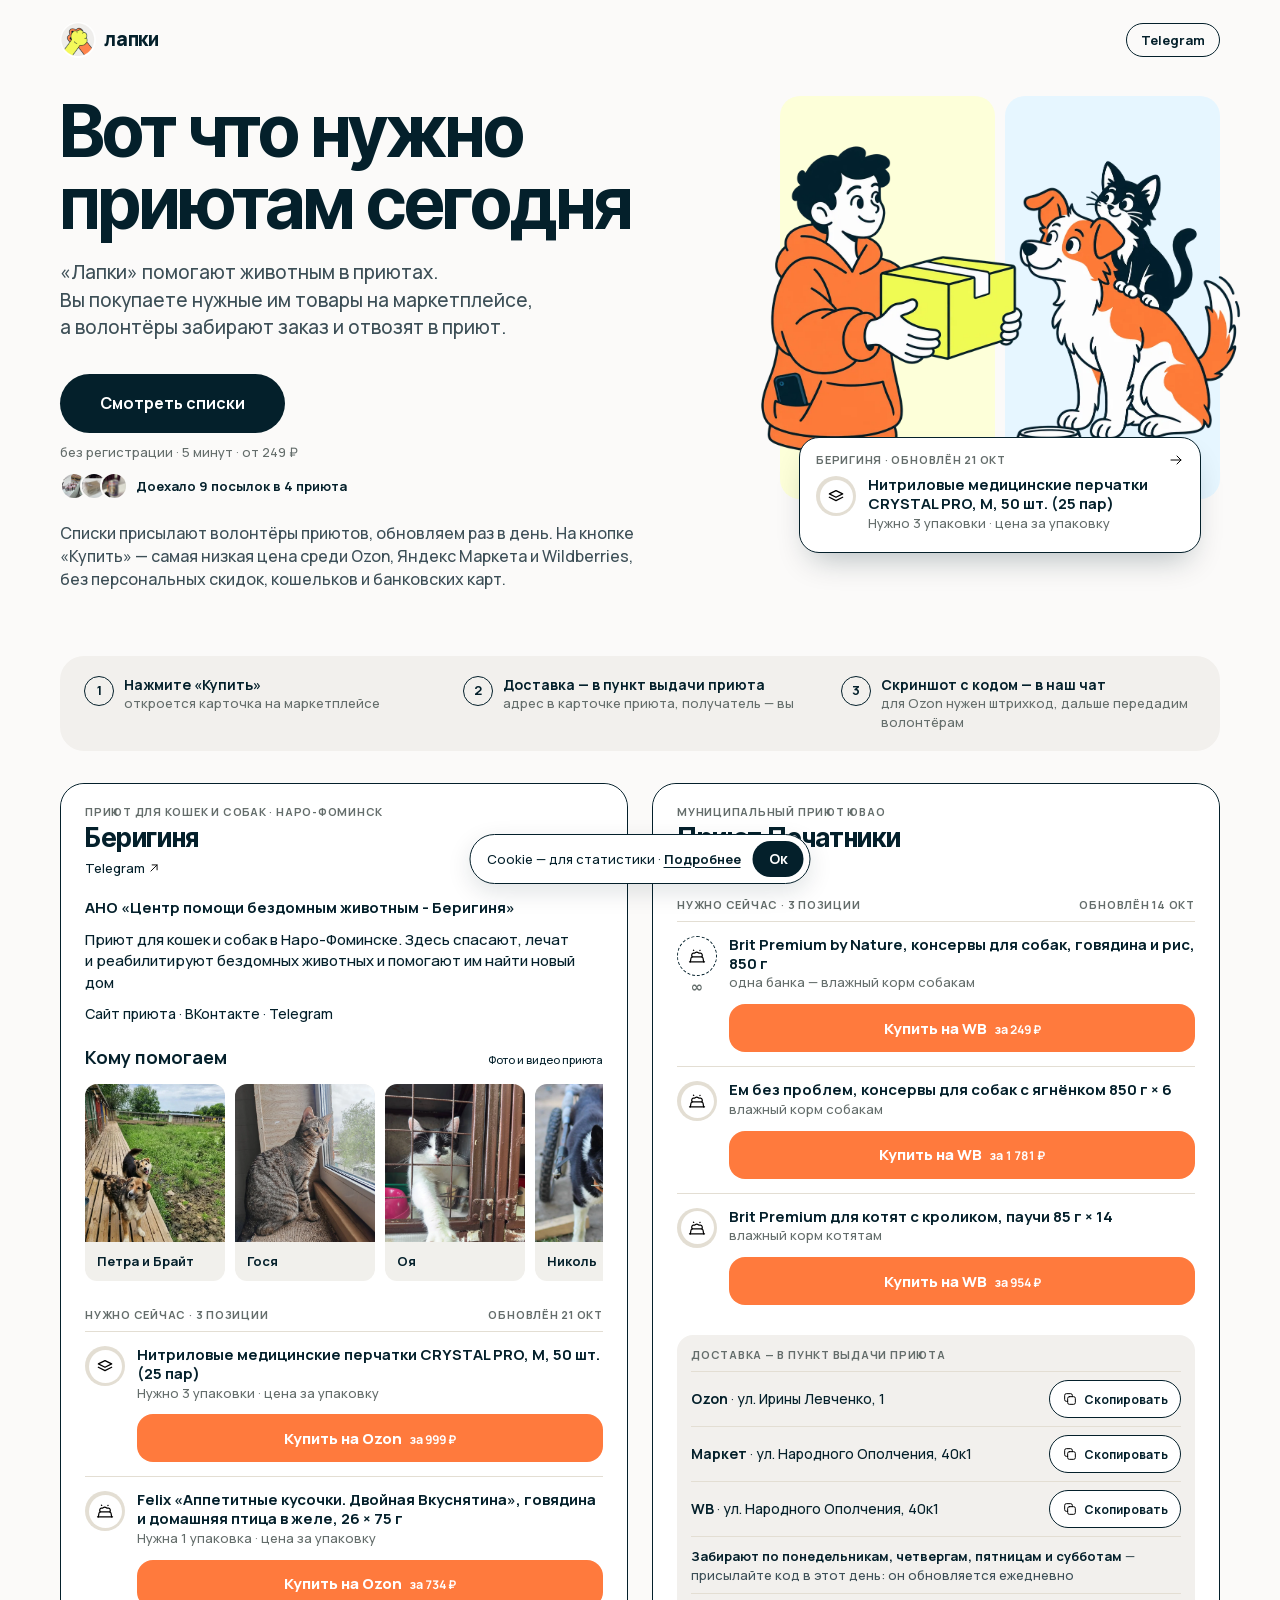
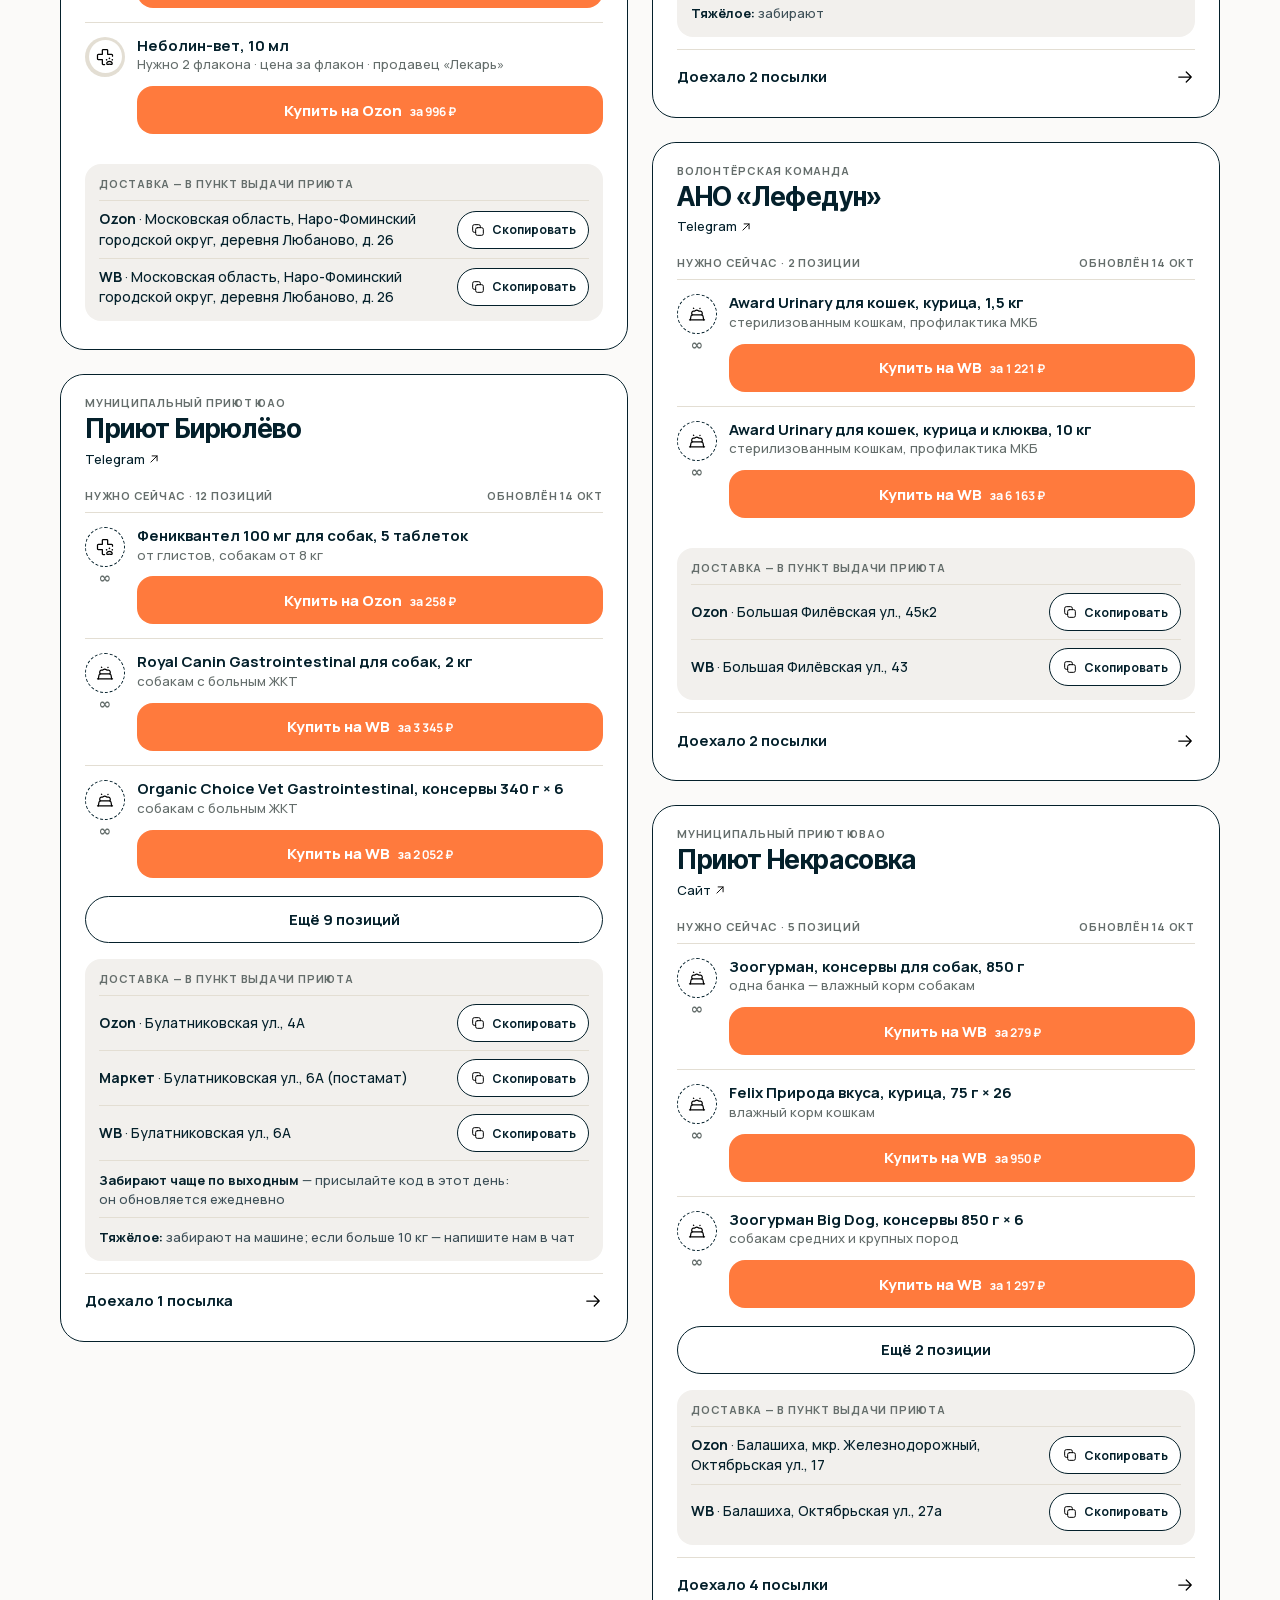
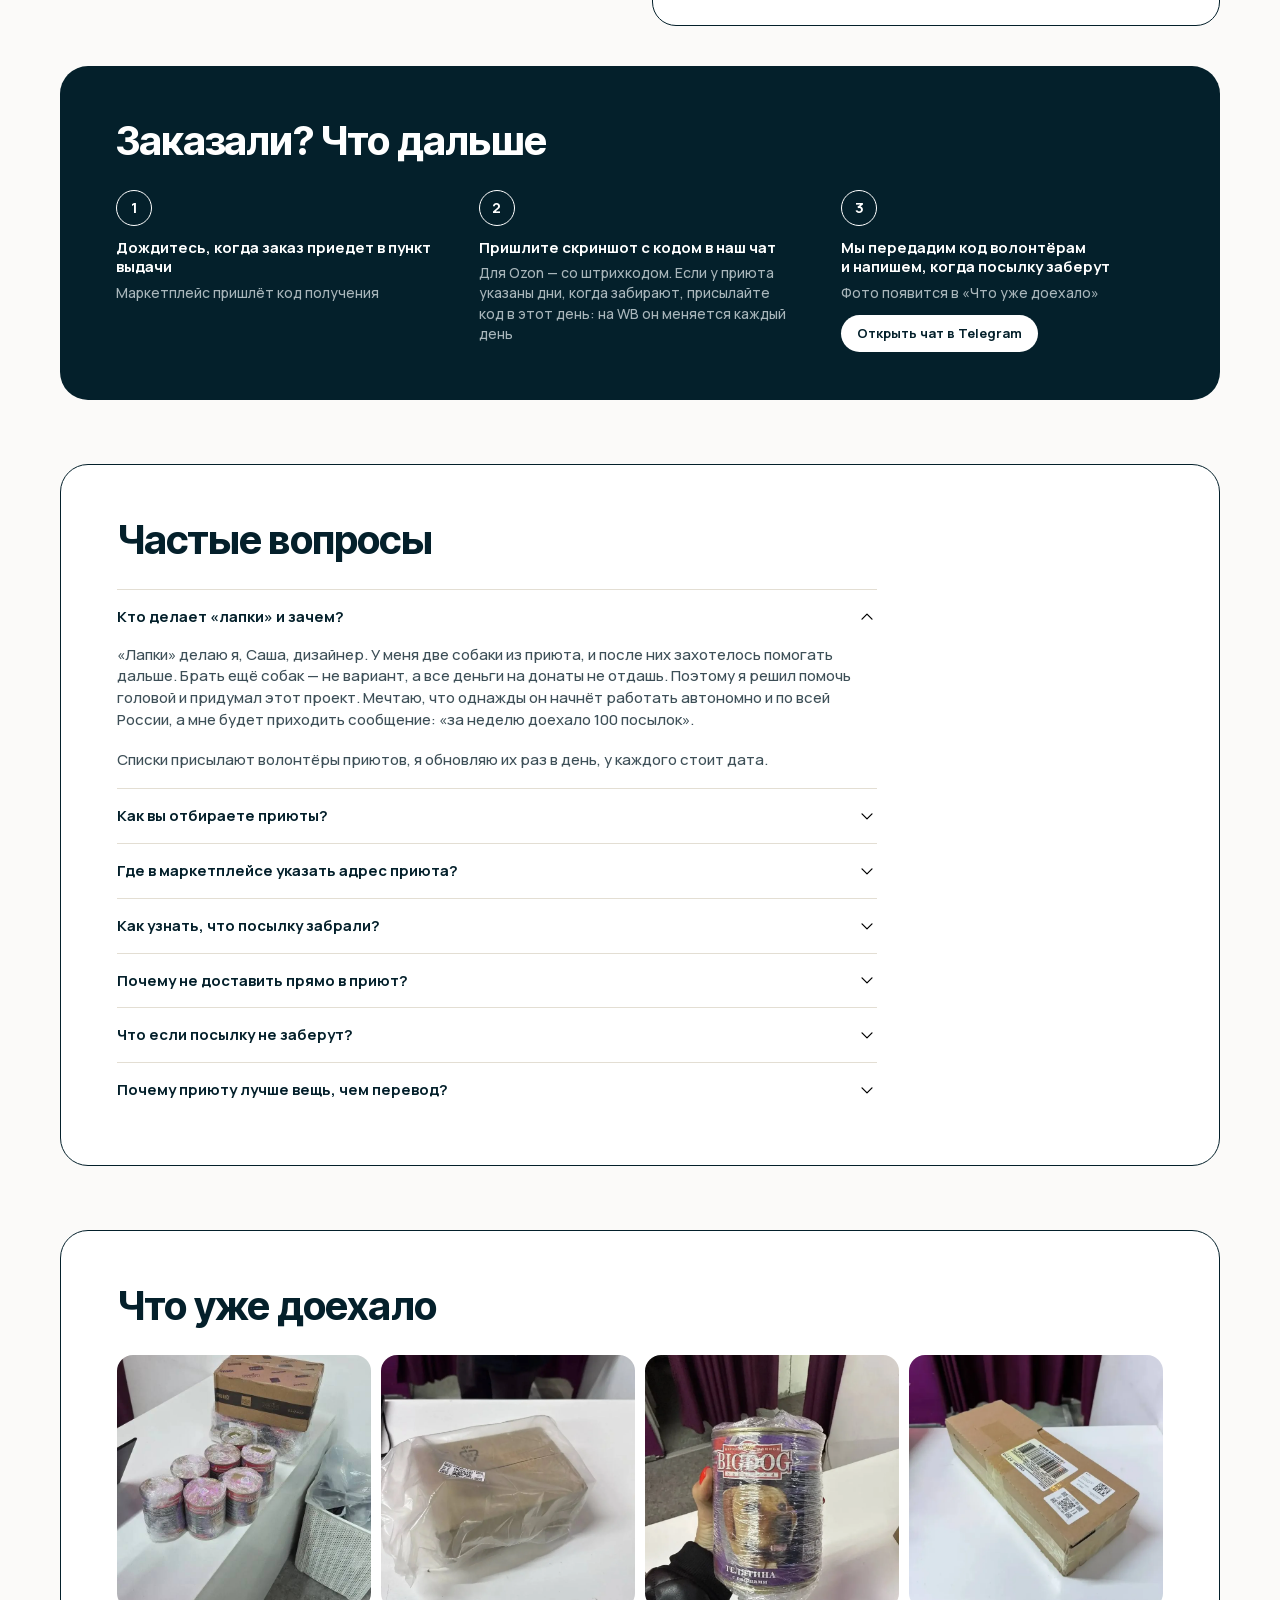
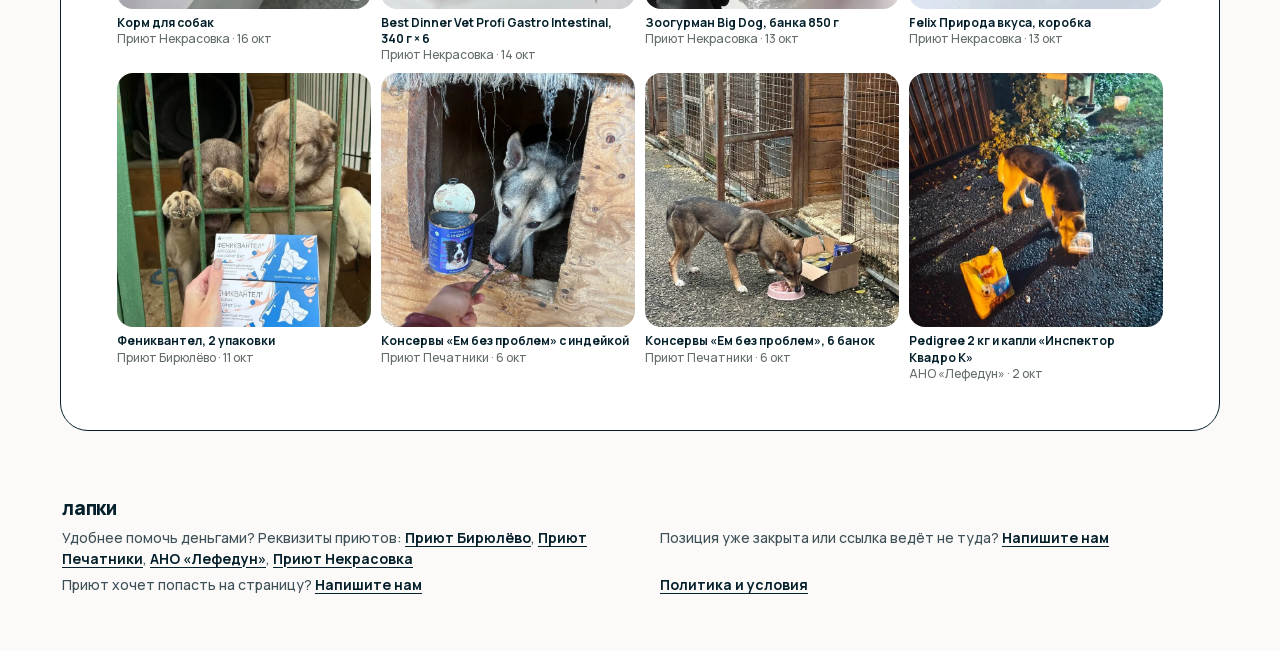
==== commit 7d683077: "Добавить Беригиню с фото и видео животных" ====
--- a/index.html
+++ b/index.html
@@ -91,7 +91,7 @@
           <li>Проверяем, что маркетплейс доставляет товар именно в этот пункт, и ставим самую низкую цену из трёх площадок.</li>
           <li>Обновляем список раз в день и ставим дату.</li>
         </ol>
-        <p>Сейчас это АНО «Лефедун», небольшая команда волонтёров из Орехово, и муниципальные приюты Печатники, Некрасовка и Бирюлёво.</p>
+        <p>Сейчас на сайте 5 приютов и волонтёрских команд: АНО «Лефедун» из Орехово, муниципальные приюты Печатники, Некрасовка и Бирюлёво, а также «Беригиня» из Наро-Фоминска. Для «Беригини» доступность доставки в указанный ПВЗ пока не проверена.</p>
       </details>
       <details>
         <summary>Где в маркетплейсе указать адрес приюта?</summary>
@@ -149,6 +149,10 @@
   <button type="button" class="lb-close" id="lightbox-close" aria-label="Закрыть"></button>
   <img id="lightbox-img" alt="">
 </div>
+<dialog id="animal-dialog" class="animal-dialog" aria-labelledby="animal-title">
+  <div class="animal-dialog-header"><h2 id="animal-title"></h2><button type="button" id="animal-close" aria-label="Закрыть фото или видео">✕</button></div>
+  <div id="animal-content"></div>
+</dialog>
 <div class="toast" id="toast" role="status" aria-live="polite" aria-atomic="true"></div>
 <script>
 (function(m,e,t,r,i,k,a){m[i]=m[i]||function(){(m[i].a=m[i].a||[]).push(arguments)};m[i].l=1*new Date();k=e.createElement(t),a=e.getElementsByTagName(t)[0],k.async=1,k.src=r,a.parentNode.insertBefore(k,a)})(window,document,"script","https://mc.yandex.ru/metrika/tag.js","ym");
--- a/styles.css
+++ b/styles.css
@@ -237,3 +237,30 @@
 /* зоны нажатия ≥ 44px: видимый размер прежний, область касания шире */
 .hero-done,.links-inline a,.pvz .copy,.cookie button,.chat{position:relative}
 .hero-done::after,.links-inline a::after,.pvz .copy::after,.cookie button::after,.chat::after{content:"";position:absolute;left:50%;top:50%;min-width:44px;min-height:44px;width:100%;height:100%;transform:translate(-50%,-50%)}
+
+/* Дополнительные сведения новой карточки приюта. */
+.shelter-logo{display:block;width:201px;max-width:100%;height:auto;margin-bottom:10px}
+.shelter-about{margin-bottom:20px;overflow-wrap:anywhere}
+.shelter-about p+p{margin-top:10px}
+.shelter-links{font-size:14px}
+
+/* Животные приюта: компактная лента, медиа открываются по запросу. */
+.animals{margin:20px 0 24px;min-width:0}
+.animals-heading{display:flex;align-items:baseline;justify-content:space-between;gap:12px;margin-bottom:12px}
+.animals-heading h4{font-size:18px;margin:0}
+.animals-heading>span{font-size:11px;color:var(--muted);text-align:right}
+.animals-track{display:flex;gap:10px;overflow-x:auto;scroll-snap-type:x mandatory;padding:2px;overscroll-behavior-x:contain;scrollbar-width:none}
+.animals-track::-webkit-scrollbar{display:none}
+.animal-card{flex:0 0 140px;scroll-snap-align:start;text-align:left;border-radius:12px;overflow:hidden;background:#f1f0ec}
+.animal-card img,.animal-video-cover{width:140px;height:158px;object-fit:cover;display:block}
+.animal-video-cover{position:relative;background:#e5eef0;color:var(--ink);display:flex;align-items:center;justify-content:center;flex-direction:column;gap:8px}
+.animal-video-cover>span{position:absolute;inset:0;margin:auto;display:grid;place-items:center;width:44px;height:44px;border-radius:50%;background:var(--ink);color:#fff;font-size:16px}
+.animal-name{display:block;padding:10px 12px;font-size:13px;font-weight:700}
+.animal-card:focus-visible,.animals-track:focus-visible{outline:2px solid var(--action);outline-offset:2px}
+.animal-dialog{position:fixed;inset:0;margin:auto;border:0;border-radius:18px;padding:16px;background:var(--ink);color:white;width:min(760px,calc(100vw - 32px));max-width:calc(100vw - 32px);max-height:calc(100dvh - 32px);overflow:hidden}
+html:has(.animal-dialog[open]){overflow:hidden}
+.animal-dialog::backdrop{background:rgba(4,32,43,.85)}
+.animal-dialog-header{display:flex;justify-content:space-between;align-items:center;gap:16px;margin-bottom:8px}
+.animal-dialog-header h2{margin:0;font-size:20px}
+.animal-dialog-header button{flex-shrink:0;width:44px;height:44px;border-radius:50%;background:#ffffff20;text-align:center}
+#animal-content img,#animal-content video{display:block;max-width:100%;max-height:calc(100dvh - 116px);width:auto;height:auto;margin:auto;border-radius:10px}
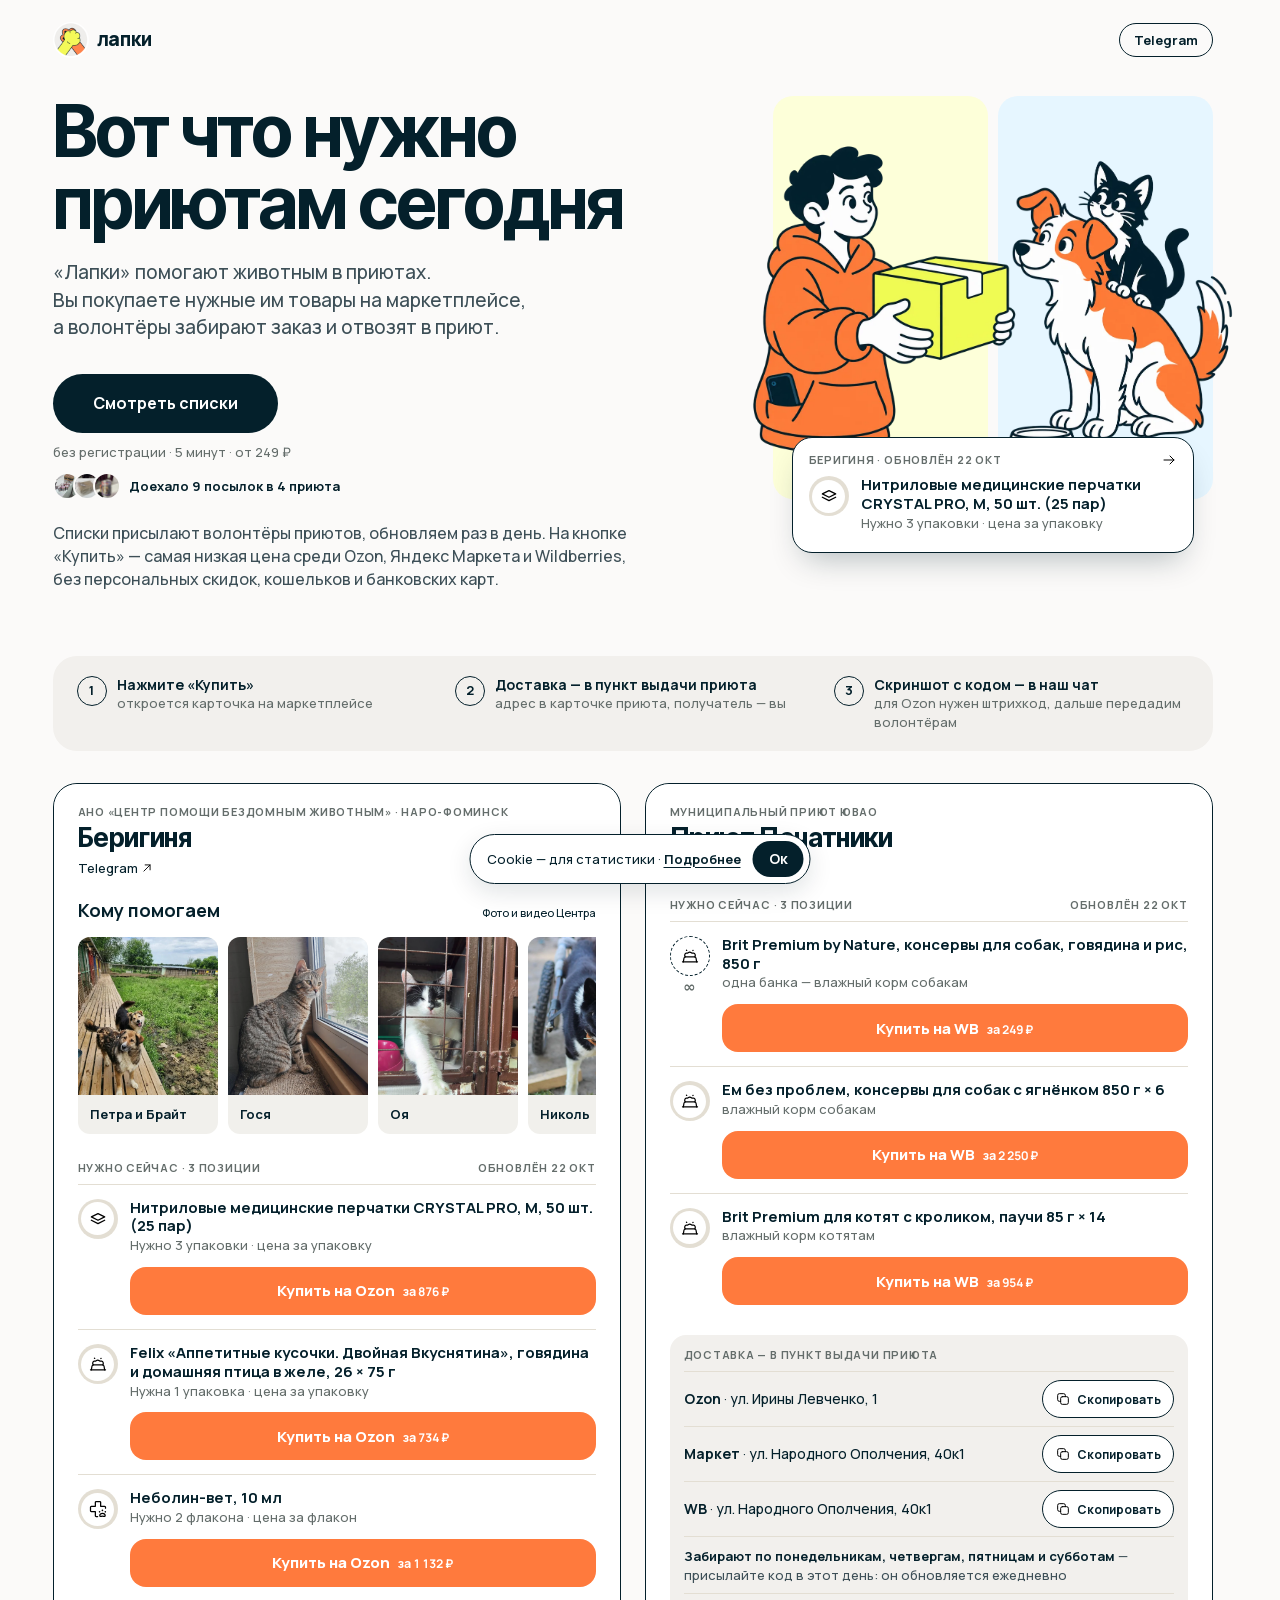
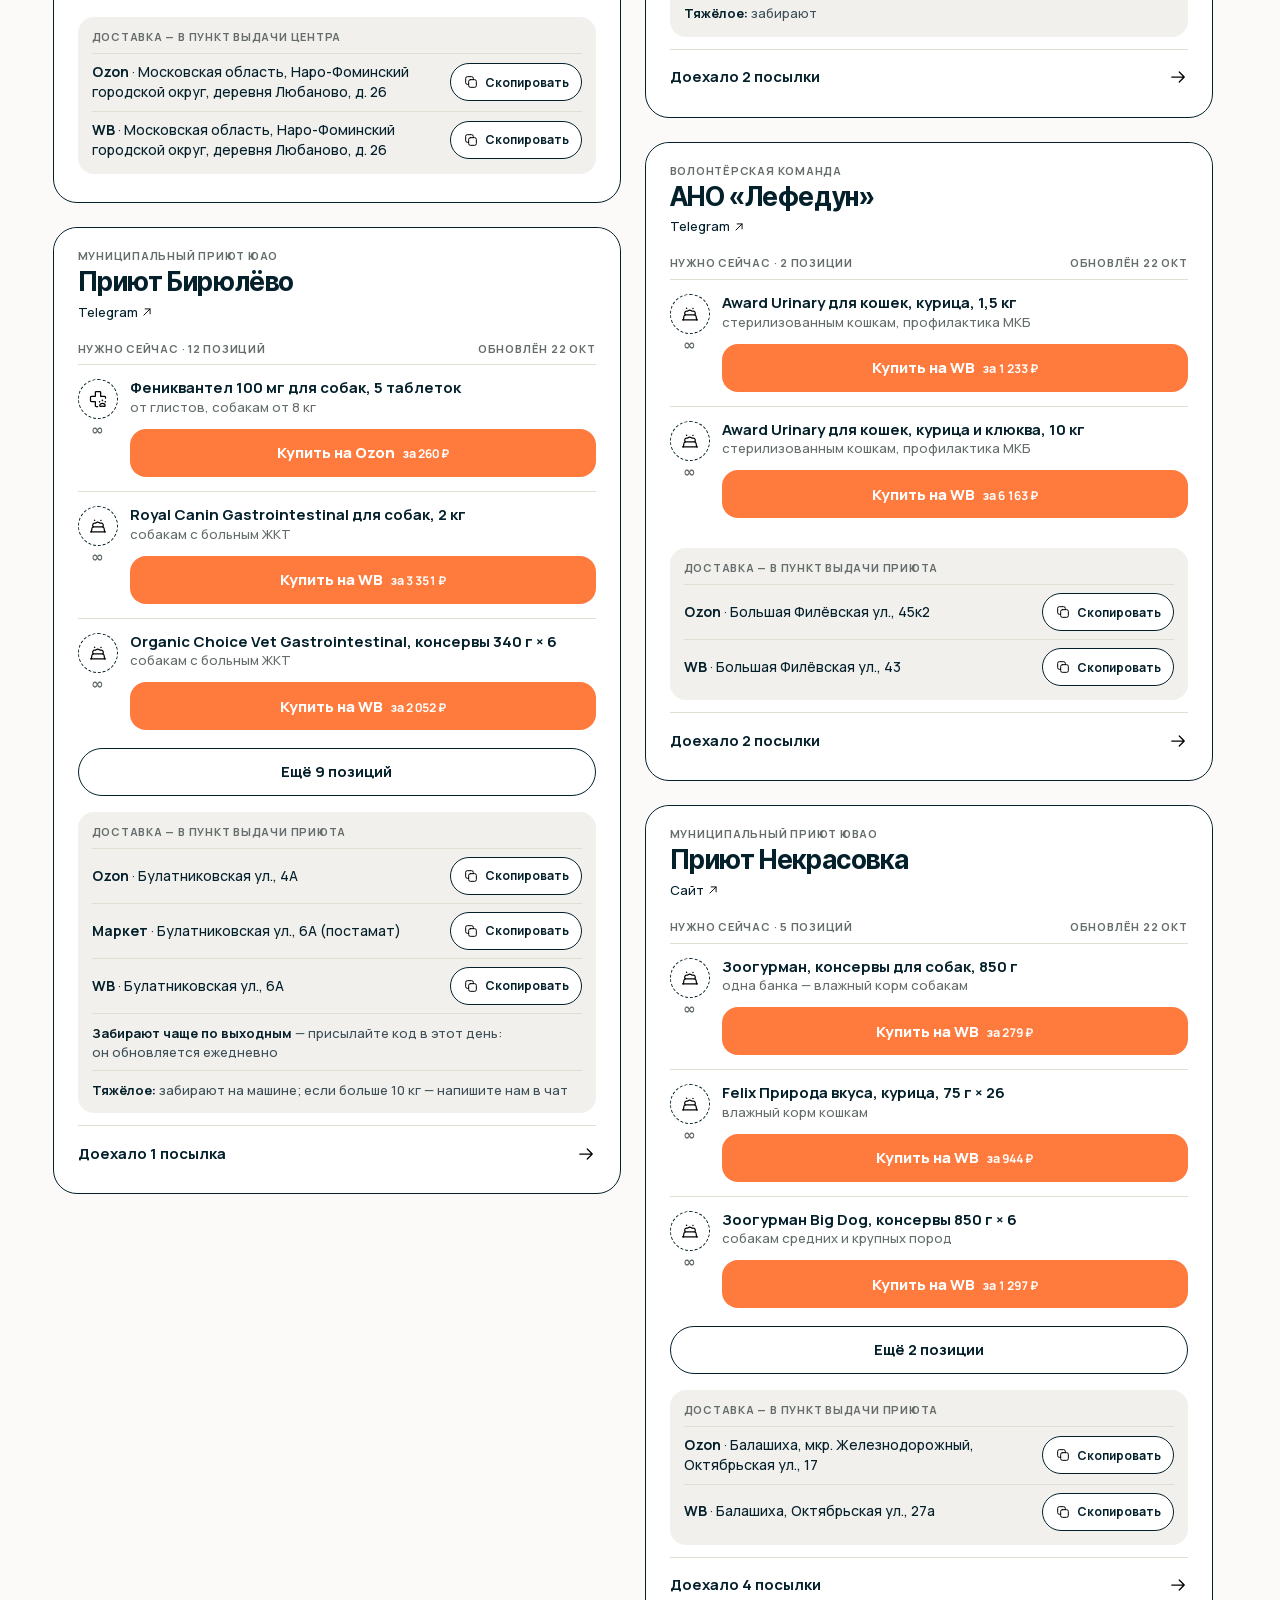
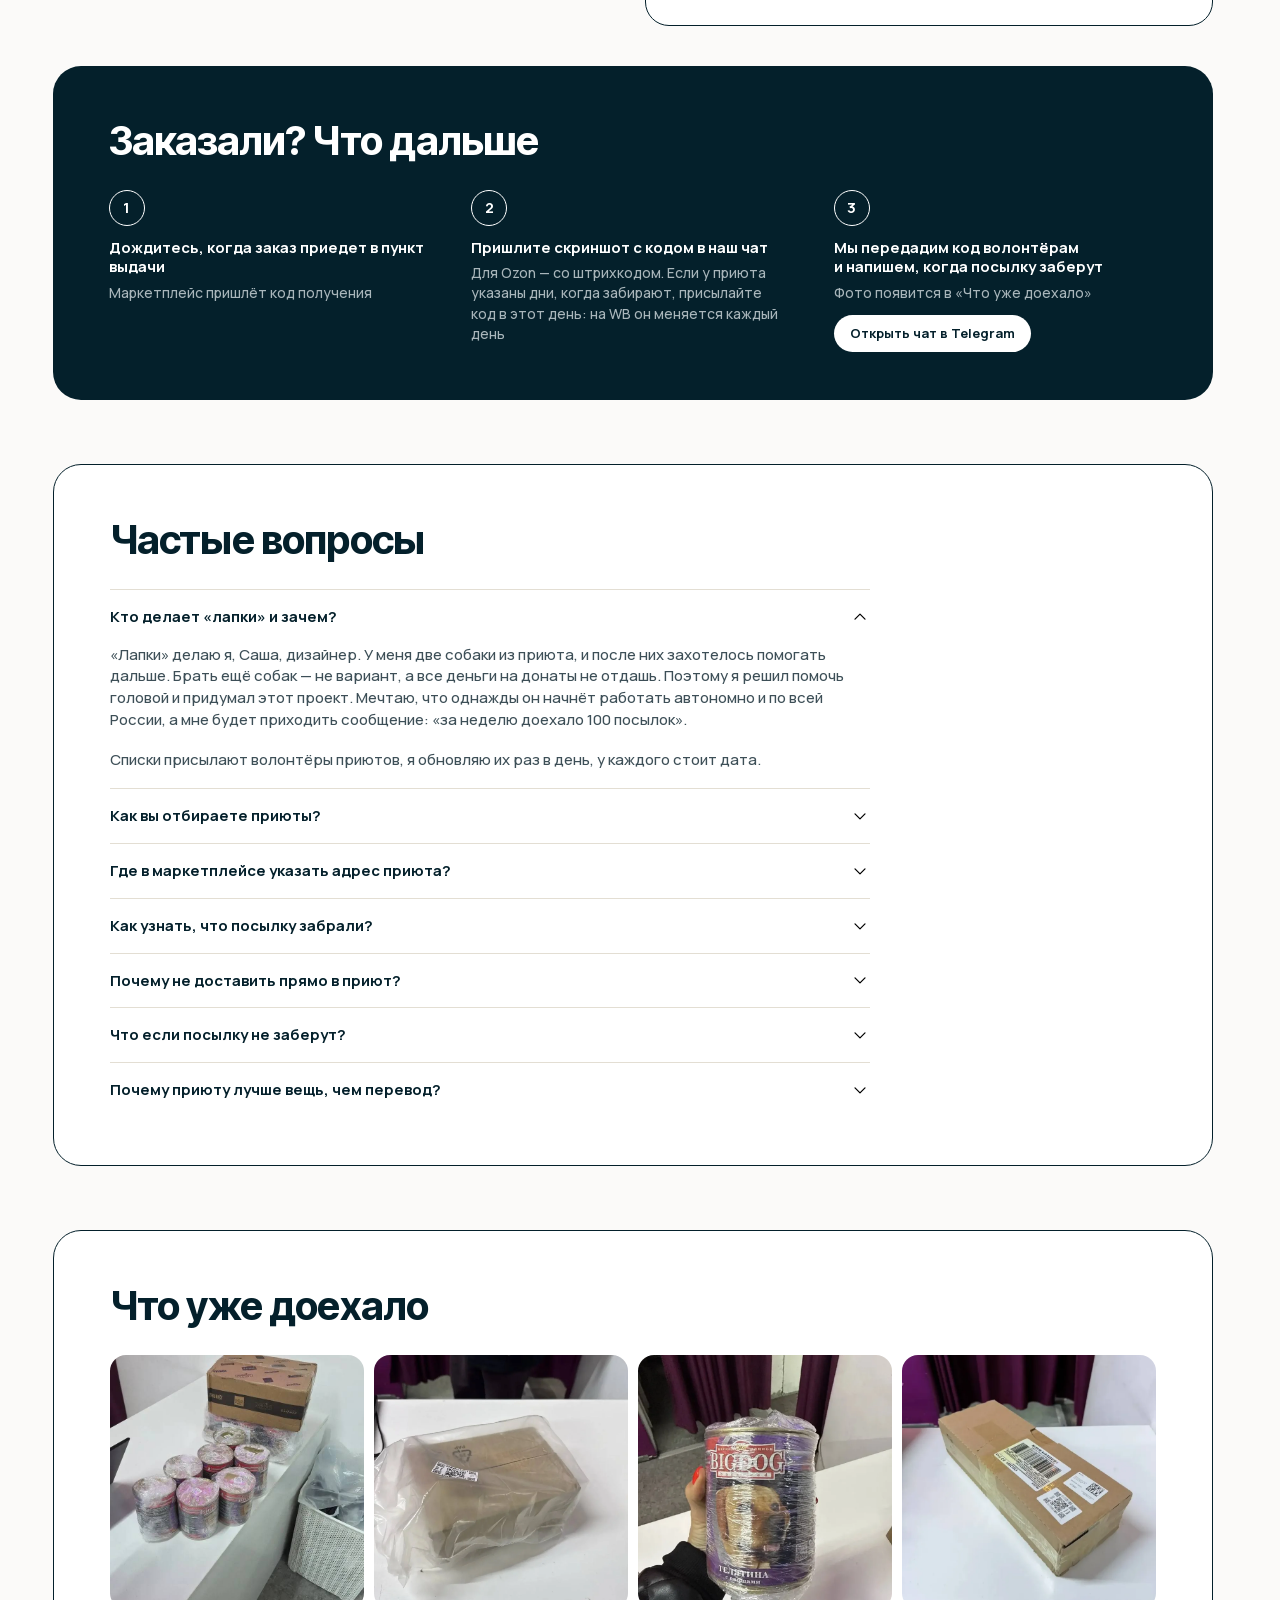
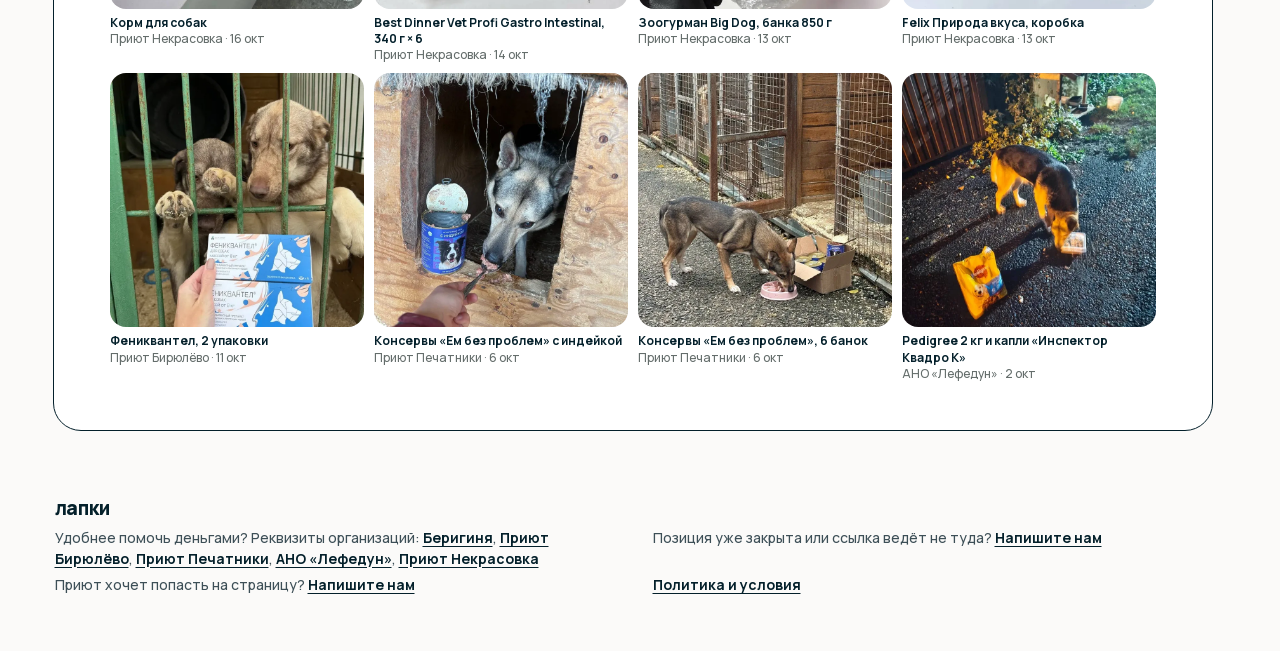
==== commit 282a20d9: "Обновить цены и реквизиты Беригини, уточнить подсчёт доставок" ====
--- a/index.html
+++ b/index.html
@@ -128,7 +128,7 @@
 
   <footer class="foot rv" data-rv="scroll">
     <p class="brand">лапки</p>
-    <p id="money-line">Удобнее помочь деньгами? Реквизиты приютов: <span id="money-links"></span></p>
+    <p id="money-line">Удобнее помочь деньгами? Реквизиты организаций: <span id="money-links"></span></p>
     <p>Позиция уже закрыта или ссылка ведёт не туда? <a data-link="chat" href="#" target="_blank" rel="noopener" data-track="chat">Напишите нам</a></p>
     <p>Приют хочет попасть на страницу? <a data-link="chat" href="#" target="_blank" rel="noopener" data-track="chat">Напишите нам</a></p>
     <p><a href="terms.html">Политика и условия</a></p>
--- a/styles.css
+++ b/styles.css
@@ -16,7 +16,7 @@
 }
 *{box-sizing:border-box;margin:0}
 ::selection{background:var(--done);color:var(--ink)}
-html{scroll-behavior:smooth}
+html{scroll-behavior:smooth;scrollbar-gutter:stable}
 @media (prefers-reduced-motion:reduce){html{scroll-behavior:auto}}
 body{background:var(--surface);color:var(--ink);font:500 15px/1.45 var(--text);-webkit-font-smoothing:antialiased}
 a{color:inherit;text-decoration:none}
@@ -246,6 +246,7 @@
 
 /* Животные приюта: компактная лента, медиа открываются по запросу. */
 .animals{margin:20px 0 24px;min-width:0}
+.animals:first-child{margin-top:0}
 .animals-heading{display:flex;align-items:baseline;justify-content:space-between;gap:12px;margin-bottom:12px}
 .animals-heading h4{font-size:18px;margin:0}
 .animals-heading>span{font-size:11px;color:var(--muted);text-align:right}
@@ -256,11 +257,19 @@
 .animal-video-cover{position:relative;background:#e5eef0;color:var(--ink);display:flex;align-items:center;justify-content:center;flex-direction:column;gap:8px}
 .animal-video-cover>span{position:absolute;inset:0;margin:auto;display:grid;place-items:center;width:44px;height:44px;border-radius:50%;background:var(--ink);color:#fff;font-size:16px}
 .animal-name{display:block;padding:10px 12px;font-size:13px;font-weight:700}
-.animal-card:focus-visible,.animals-track:focus-visible{outline:2px solid var(--action);outline-offset:2px}
+.animal-card:focus-visible:not(.pointer-focus),.animals-track:focus-visible{outline:2px solid var(--action);outline-offset:2px}
 .animal-dialog{position:fixed;inset:0;margin:auto;border:0;border-radius:18px;padding:16px;background:var(--ink);color:white;width:min(760px,calc(100vw - 32px));max-width:calc(100vw - 32px);max-height:calc(100dvh - 32px);overflow:hidden}
 html:has(.animal-dialog[open]){overflow:hidden}
 .animal-dialog::backdrop{background:rgba(4,32,43,.85)}
+.animal-dialog[open]{animation:animal-dialog-in 180ms ease-out both}
+.animal-dialog[open]::backdrop{animation:animal-backdrop-in 180ms ease-out both}
+@keyframes animal-dialog-in{from{opacity:0;transform:scale(.98)}to{opacity:1;transform:scale(1)}}
+@keyframes animal-backdrop-in{from{opacity:0}to{opacity:1}}
+@media(prefers-reduced-motion:reduce){.animal-dialog[open],.animal-dialog[open]::backdrop{animation:none}}
 .animal-dialog-header{display:flex;justify-content:space-between;align-items:center;gap:16px;margin-bottom:8px}
 .animal-dialog-header h2{margin:0;font-size:20px}
 .animal-dialog-header button{flex-shrink:0;width:44px;height:44px;border-radius:50%;background:#ffffff20;text-align:center}
 #animal-content img,#animal-content video{display:block;max-width:100%;max-height:calc(100dvh - 116px);width:auto;height:auto;margin:auto;border-radius:10px}
+
+.animal-card.pointer-focus{outline:none}
+#animal-content img{touch-action:pan-y pinch-zoom;user-select:none;-webkit-user-select:none}
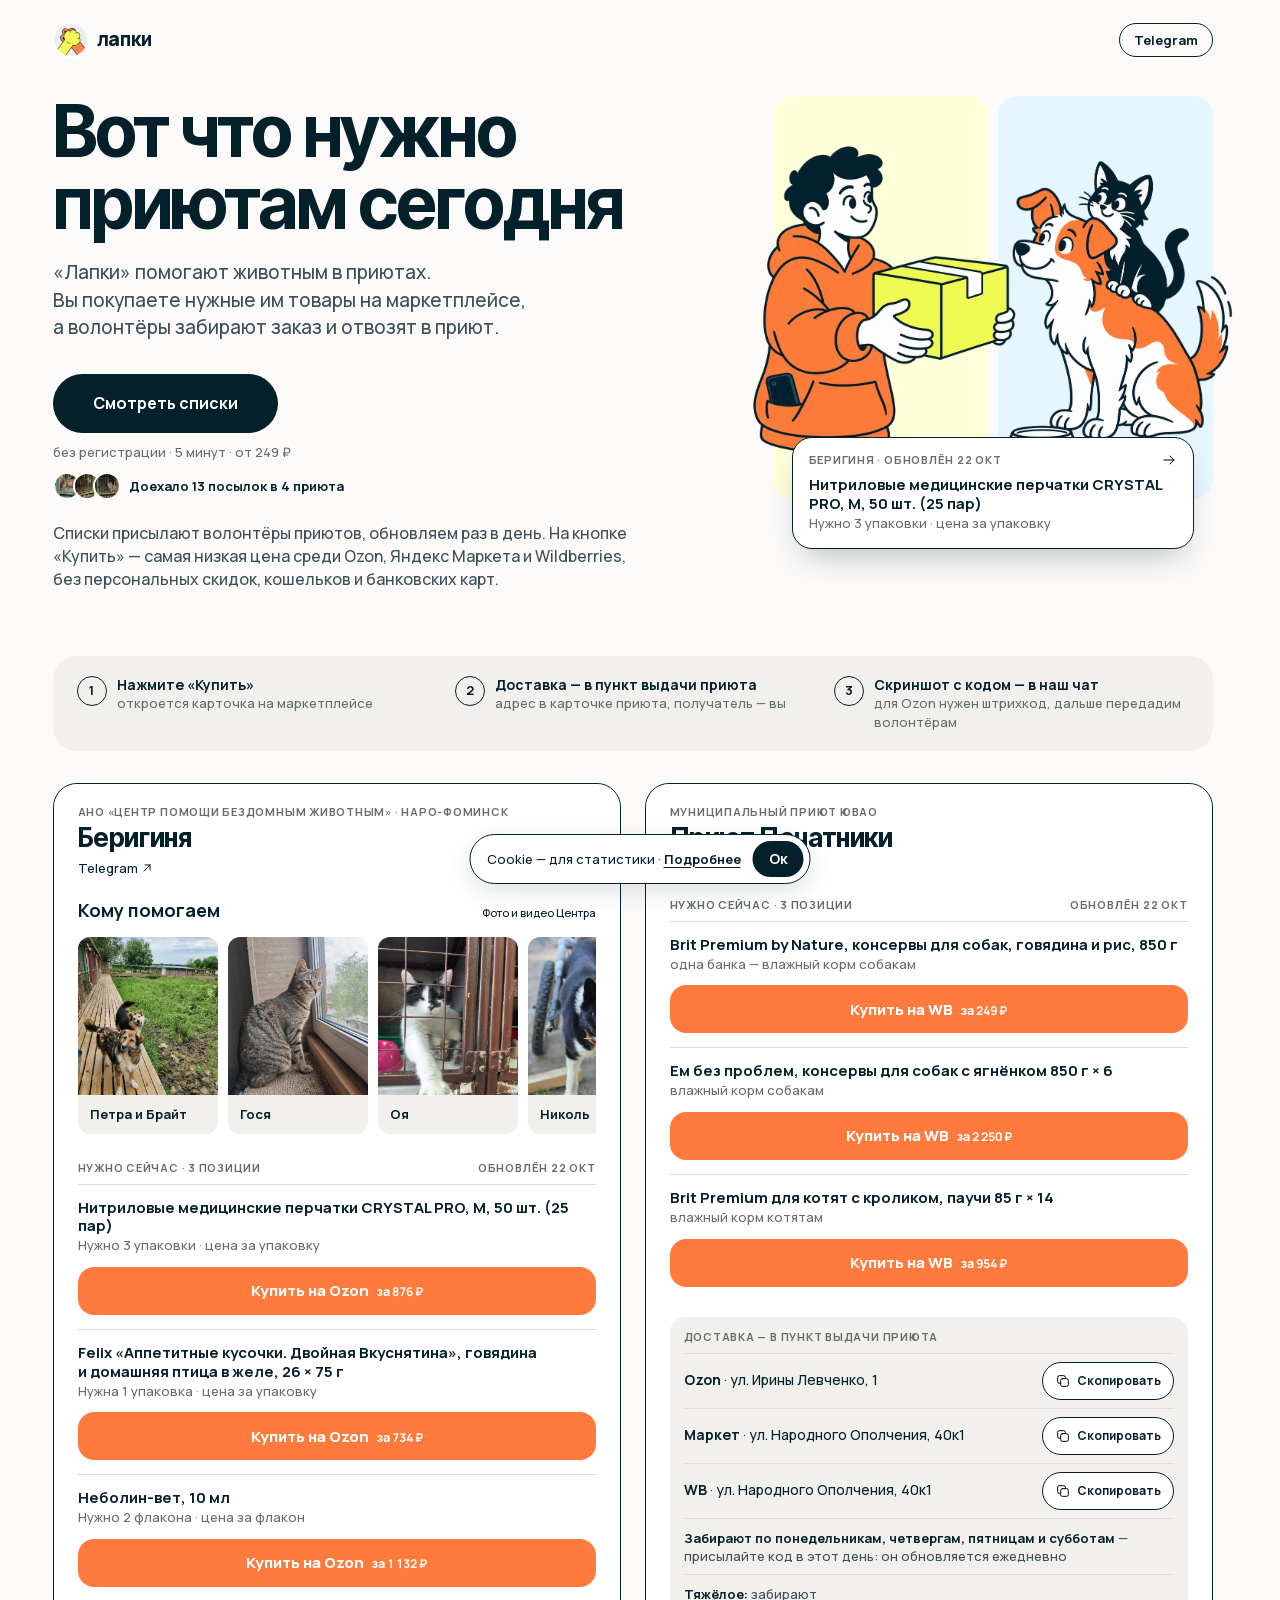
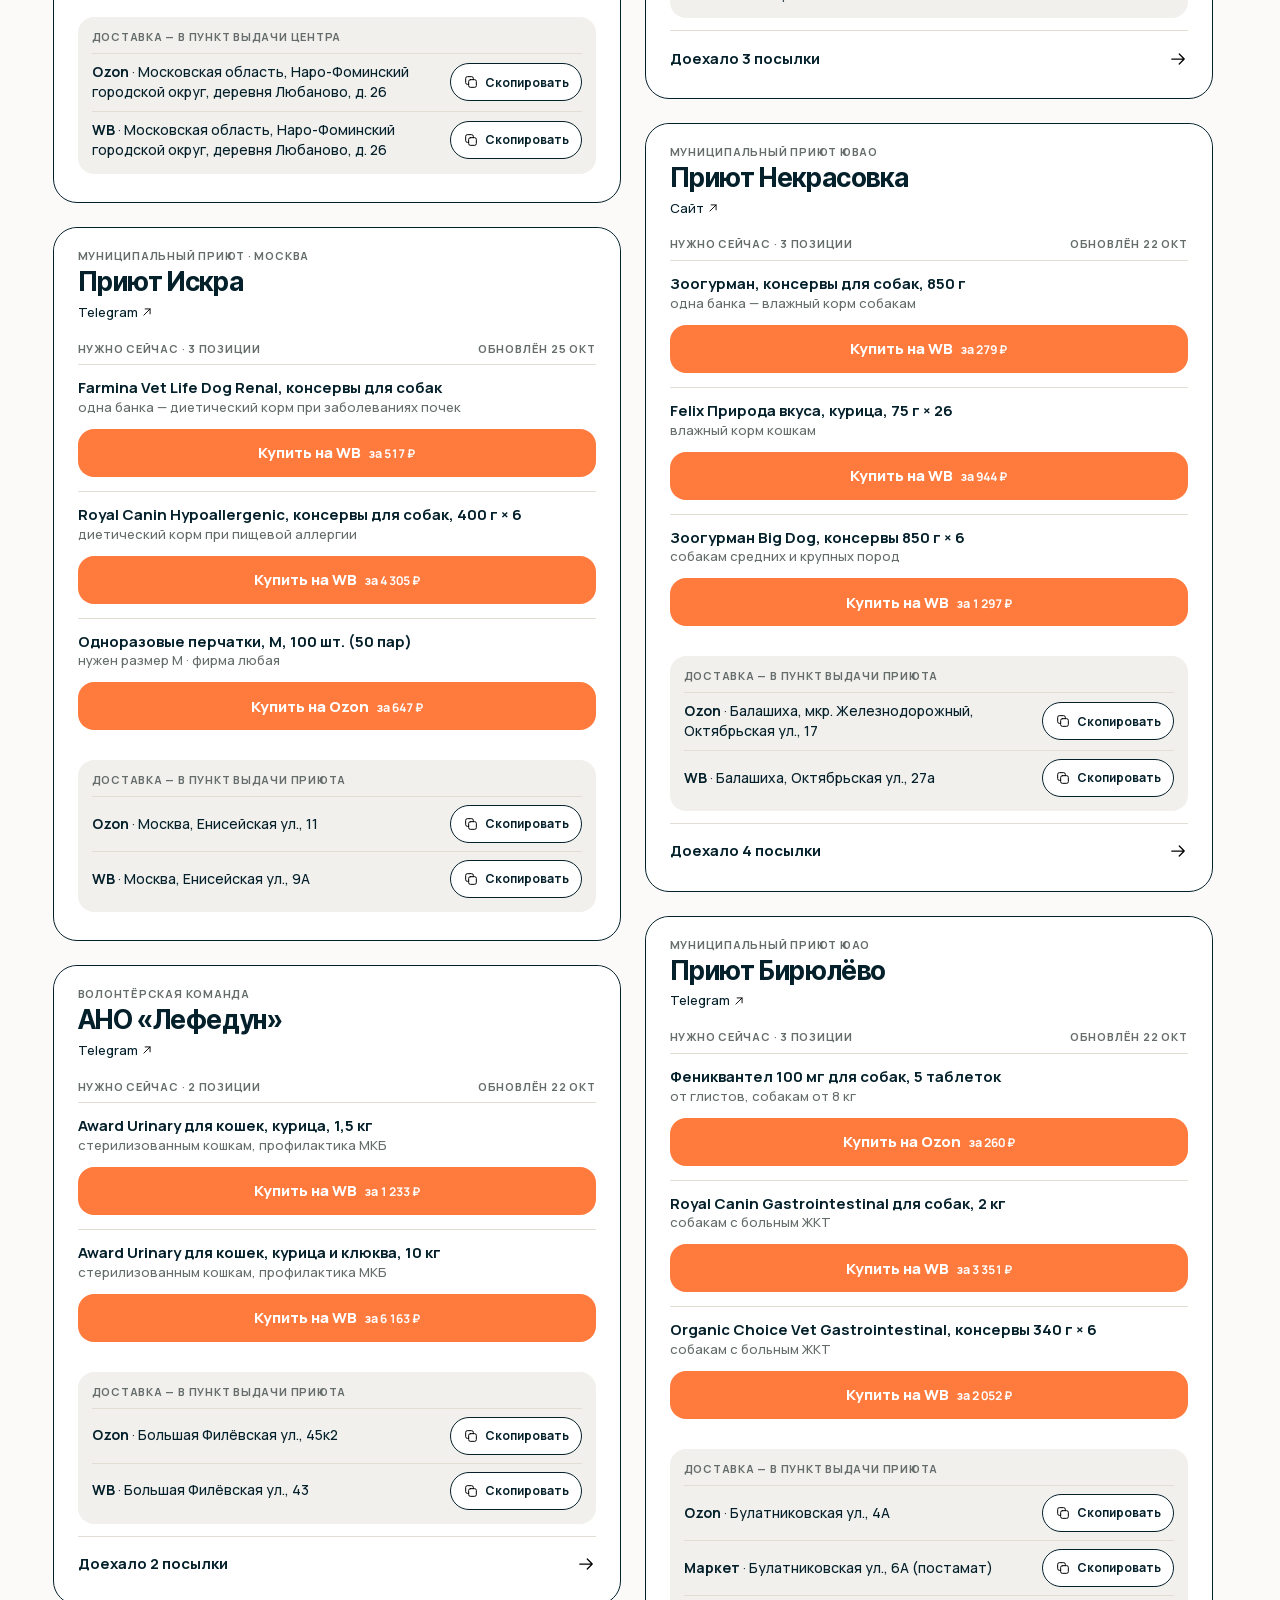
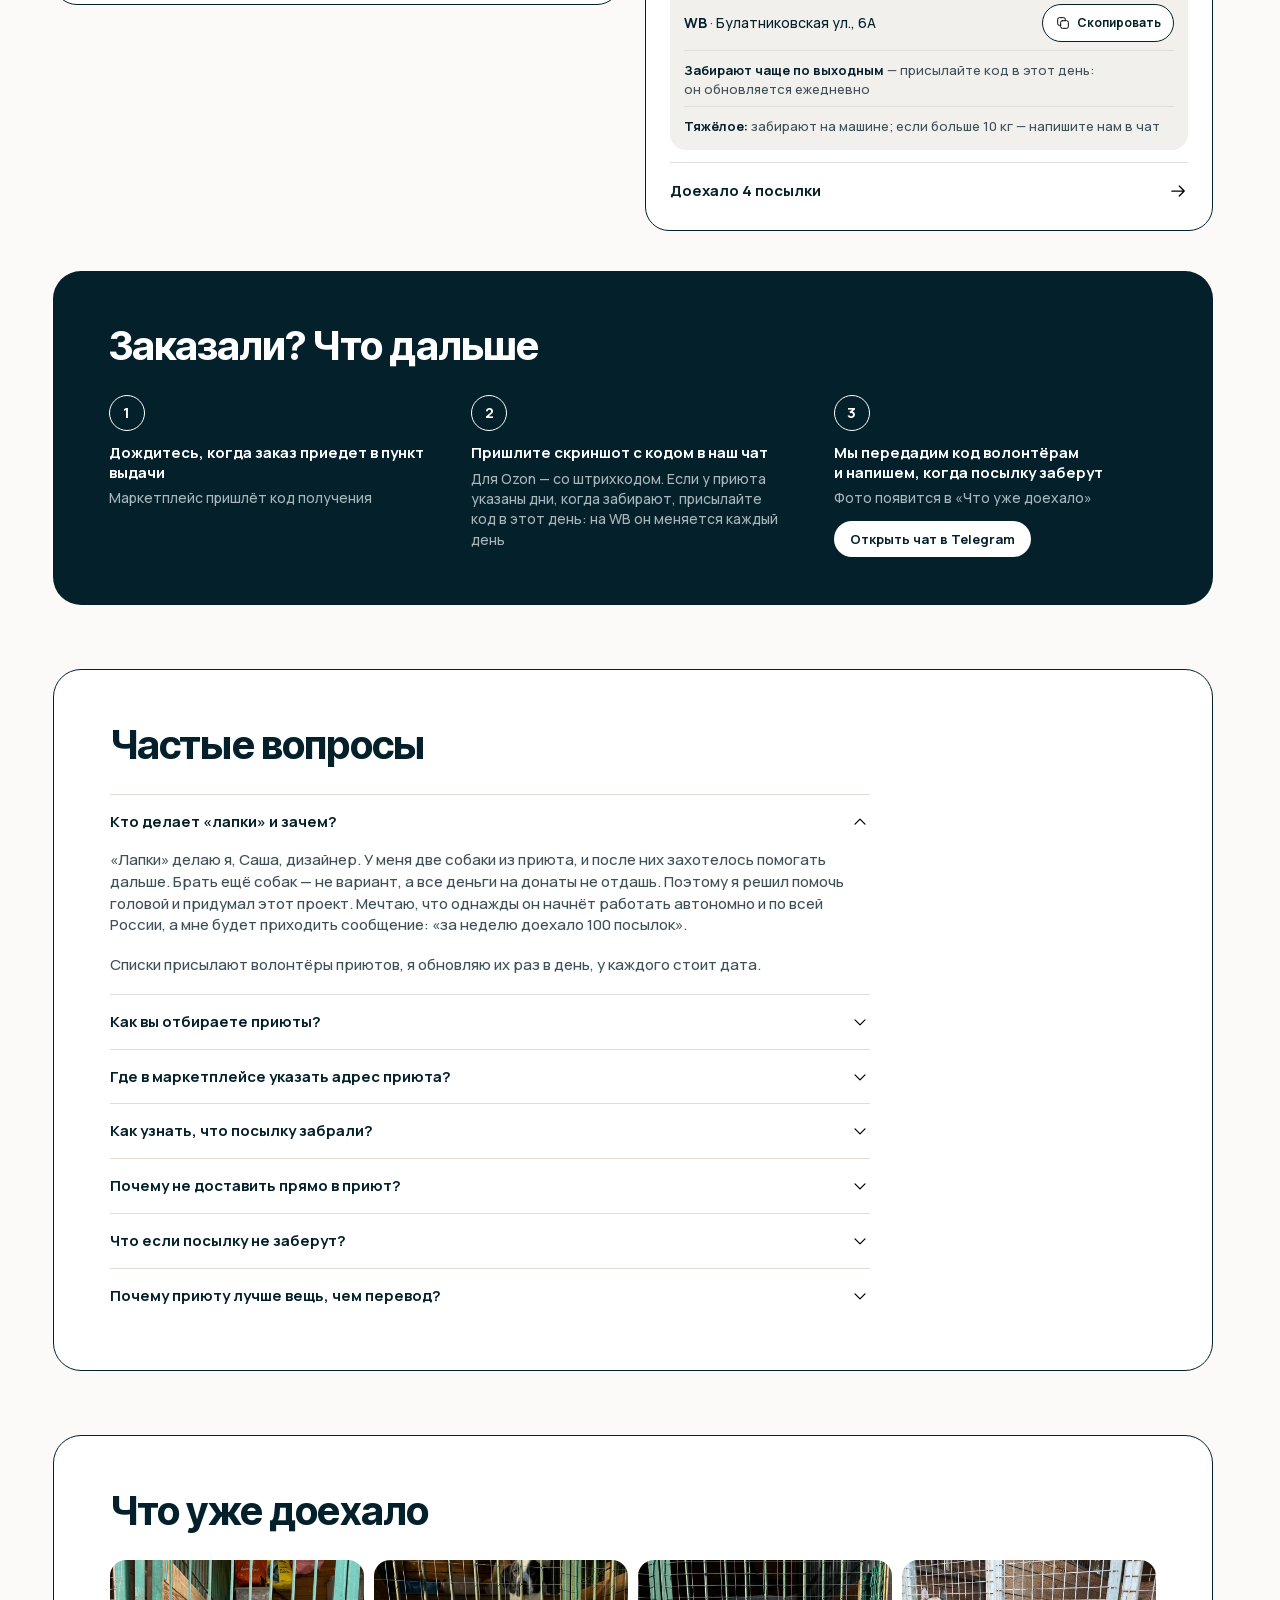
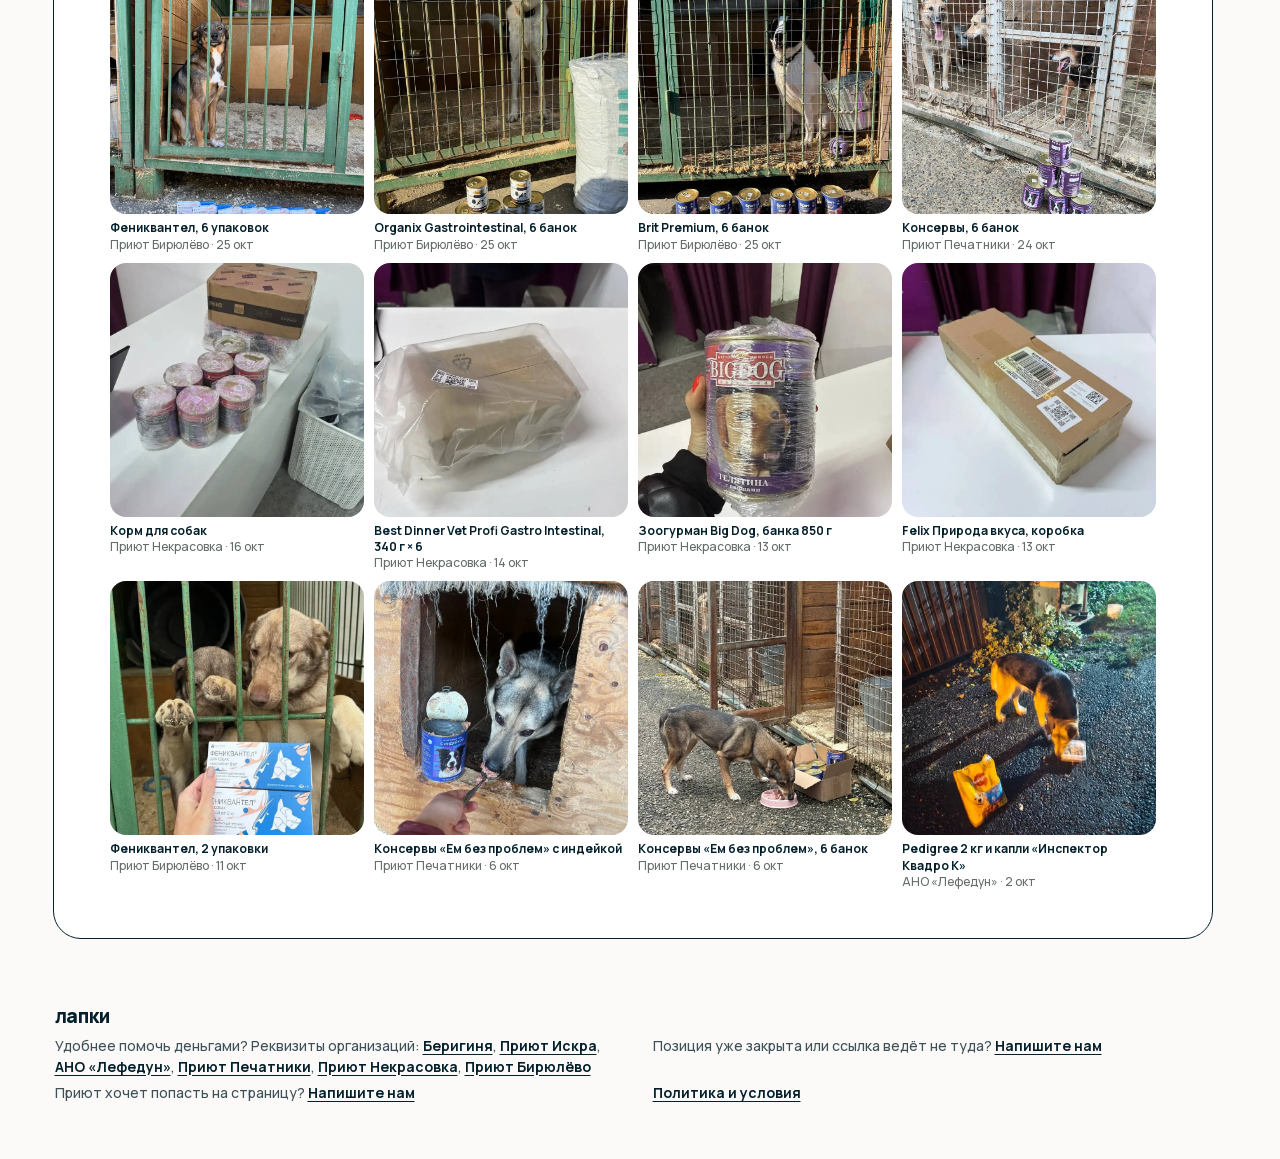
==== commit 6df22b4d: "Упростить карточки до трёх товаров и обновить FAQ" ====
--- a/index.html
+++ b/index.html
@@ -88,10 +88,10 @@
         <ol class="faq-steps">
           <li>Договариваемся с волонтёрами приюта напрямую, без посредников.</li>
           <li>Они присылают список того, что нужно, и пункты выдачи, откуда им удобно забирать.</li>
-          <li>Проверяем, что маркетплейс доставляет товар именно в этот пункт, и ставим самую низкую цену из трёх площадок.</li>
+          <li>Подбираем ссылки на нужные товары и указываем цены без персональных и банковских скидок. Доступность доставки в выбранный пункт нужно проверить при оформлении заказа.</li>
           <li>Обновляем список раз в день и ставим дату.</li>
         </ol>
-        <p>Сейчас на сайте 5 приютов и волонтёрских команд: АНО «Лефедун» из Орехово, муниципальные приюты Печатники, Некрасовка и Бирюлёво, а также «Беригиня» из Наро-Фоминска. Для «Беригини» доступность доставки в указанный ПВЗ пока не проверена.</p>
+        <p>На сайте представлены АНО «Лефедун», муниципальные приюты Печатники, Некрасовка, Бирюлёво и Искра, а также центр помощи животным «Беригиня» из Наро-Фоминска. Для «Беригини» и «Искры» доступность доставки выбранных товаров в указанные ПВЗ пока не проверена.</p>
       </details>
       <details>
         <summary>Где в маркетплейсе указать адрес приюта?</summary>
--- a/styles.css
+++ b/styles.css
@@ -66,8 +66,8 @@
 .intro{padding:24px 2px 0;margin-bottom:-18px;color:var(--ink-2);text-wrap:pretty;max-width:34em}
 
 /* позиция */
-.pos{display:grid;grid-template-columns:40px 1fr;gap:4px 12px;align-items:start}
-.pos .buy{grid-column:2;justify-self:stretch;margin-top:8px}
+.pos{display:grid;grid-template-columns:minmax(0,1fr);gap:4px;align-items:start}
+.pos .buy{grid-column:1;justify-self:stretch;margin-top:8px}
 .pos b{font-weight:700;line-height:1.25;display:block}
 .pos .muted{display:block}
 .ind{display:grid;justify-items:center;align-content:start;gap:5px;grid-row:span 2}
